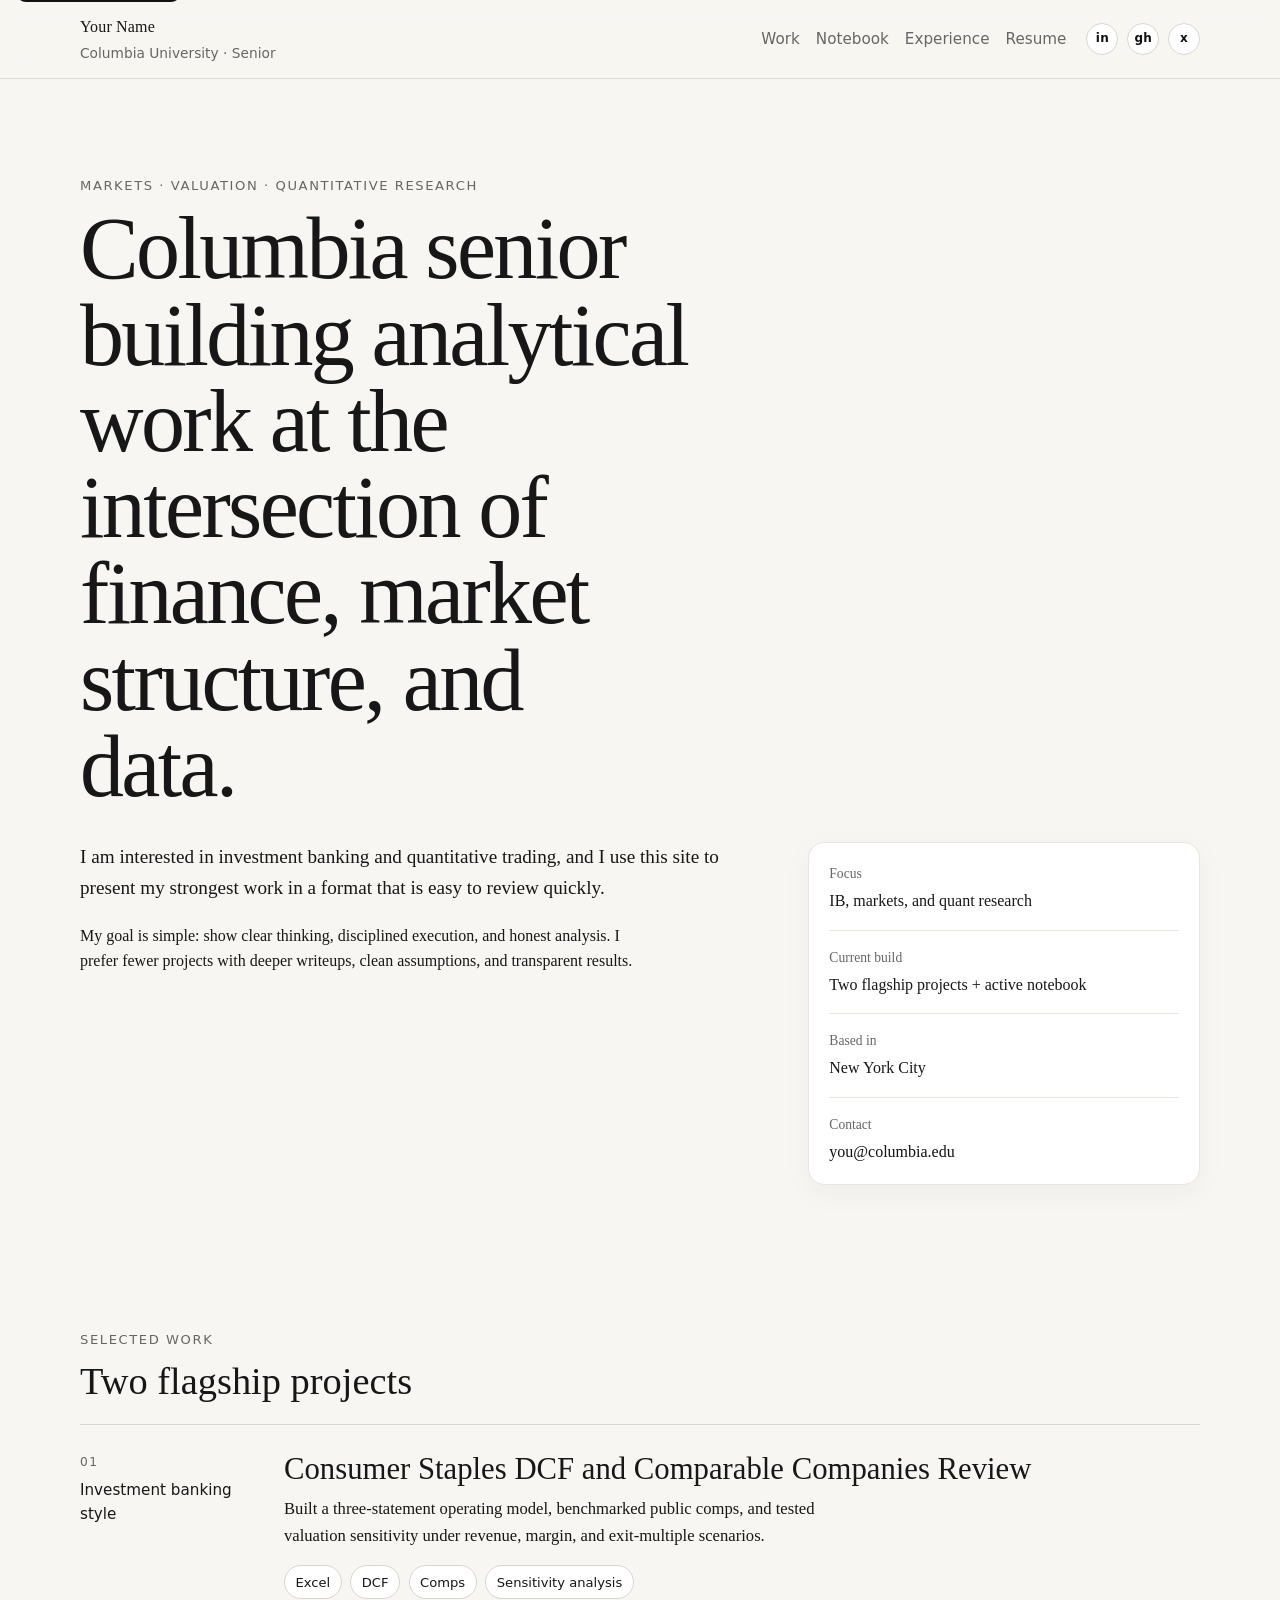
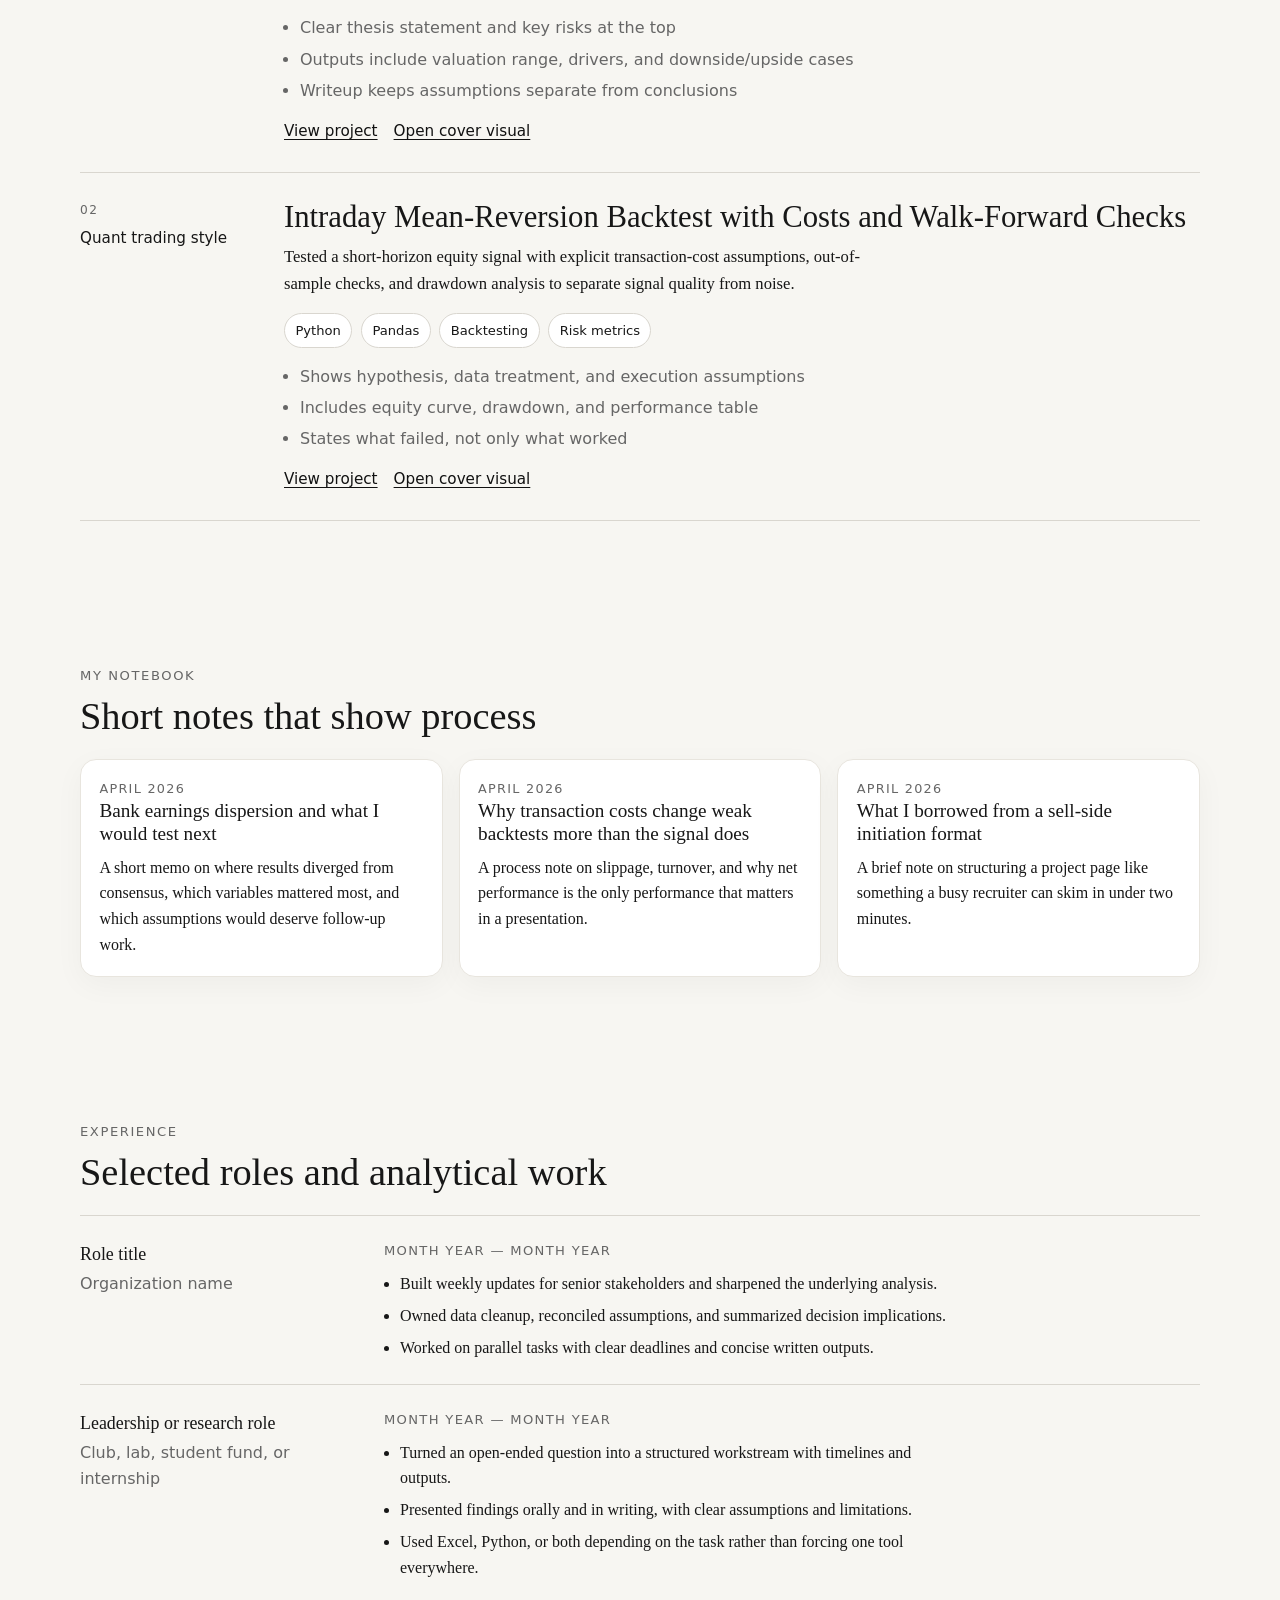
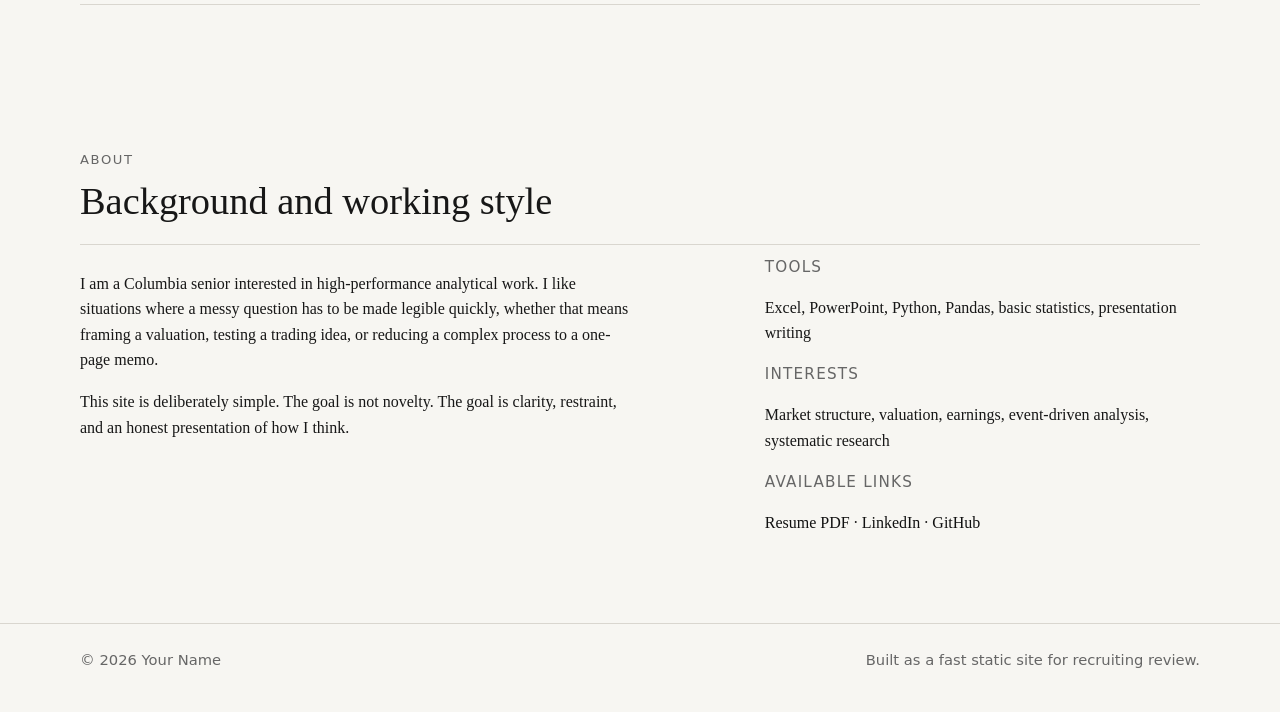
==== index.html @ 475534c7 "Add homepage content" ====
<!DOCTYPE html>
<html lang="en">
<head>
  <meta charset="utf-8" />
  <meta name="viewport" content="width=device-width, initial-scale=1" />
  <title>Your Name — Markets, Valuation, and Quantitative Research</title>
  <meta
    name="description"
    content="Columbia senior building finance and quant projects across valuation, market research, and data-driven trading."
  />
  <meta name="robots" content="index,follow" />
  <link rel="canonical" href="https://www.yourdomain.com/" />
  <meta property="og:title" content="Your Name — Markets, Valuation, and Quantitative Research" />
  <meta
    property="og:description"
    content="Selected work, notebook entries, experience, and resume."
  />
  <meta property="og:type" content="website" />
  <meta property="og:url" content="https://www.yourdomain.com/" />
  <meta property="og:image" content="https://www.yourdomain.com/assets/img/og-cover.jpg" />
  <meta name="twitter:card" content="summary_large_image" />
  <link rel="stylesheet" href="style.css" />
</head>

<body id="top">
  <!-- Accessibility note:
       The skip link helps keyboard and screen-reader users move past the sticky header. -->
  <a class="skip-link" href="#main">Skip to main content</a>

  <header class="site-header">
    <div class="wrap header-inner">
      <!-- Keep this left side compact, Mike-Matas style. -->
      <a class="brand" href="#top" aria-label="Go to top of page">
        <span class="brand-name">Your Name</span>
        <span class="brand-meta">Columbia University · Senior</span>
      </a>

      <button
        class="nav-toggle"
        type="button"
        aria-expanded="false"
        aria-controls="header-panel"
        aria-label="Toggle navigation"
      >
        Menu
      </button>

      <div class="header-panel" id="header-panel">
        <nav class="site-nav" aria-label="Primary">
          <a href="#work">Work</a>
          <a href="#notebook">Notebook</a>
          <a href="#experience">Experience</a>
          <a href="assets/resume/your-name-resume.pdf" target="_blank" rel="noopener noreferrer">
            Resume
          </a>
        </nav>

        <!-- Development-friendly text pills.
             Replace with Font Awesome or official SVG logos before launch if desired. -->
        <div class="socials" aria-label="Social links">
          <a
            class="social-link"
            href="https://www.linkedin.com/in/your-linkedin/"
            target="_blank"
            rel="noopener noreferrer"
            aria-label="LinkedIn profile"
          >
            in
          </a>

          <a
            class="social-link"
            href="https://github.com/your-github"
            target="_blank"
            rel="noopener noreferrer"
            aria-label="GitHub profile"
          >
            gh
          </a>

          <a
            class="social-link"
            href="https://x.com/your-handle"
            target="_blank"
            rel="noopener noreferrer"
            aria-label="X profile"
          >
            x
          </a>

          <!-- Optional:
          <a
            class="social-link"
            href="https://www.instagram.com/your-handle/"
            target="_blank"
            rel="noopener noreferrer"
            aria-label="Instagram profile"
          >
            ig
          </a>
          -->
        </div>
      </div>
    </div>
  </header>

  <main id="main">
    <section class="hero wrap section-space" aria-labelledby="hero-heading">
      <p class="eyebrow">Markets · Valuation · Quantitative Research</p>
      <h1 id="hero-heading">
        Columbia senior building analytical work at the intersection of finance,
        market structure, and data.
      </h1>

      <div class="hero-grid">
        <div class="hero-copy">
          <p class="lead">
            I am interested in investment banking and quantitative trading, and I use this site
            to present my strongest work in a format that is easy to review quickly.
          </p>
          <p>
            My goal is simple: show clear thinking, disciplined execution, and honest analysis.
            I prefer fewer projects with deeper writeups, clean assumptions, and transparent results.
          </p>
        </div>

        <aside class="hero-facts" aria-label="Quick facts">
          <dl>
            <div>
              <dt>Focus</dt>
              <dd>IB, markets, and quant research</dd>
            </div>
            <div>
              <dt>Current build</dt>
              <dd>Two flagship projects + active notebook</dd>
            </div>
            <div>
              <dt>Based in</dt>
              <dd>New York City</dd>
            </div>
            <div>
              <dt>Contact</dt>
              <dd><a href="mailto:you@columbia.edu">you@columbia.edu</a></dd>
            </div>
          </dl>
        </aside>
      </div>
    </section>

    <section class="wrap section-space" id="work" aria-labelledby="work-heading">
      <div class="section-head">
        <p class="section-kicker">Selected work</p>
        <h2 id="work-heading">Two flagship projects</h2>
      </div>

      <article class="project-row">
        <div class="project-meta">
          <p class="project-index">01</p>
          <p class="project-track">Investment banking style</p>
        </div>

        <div class="project-body">
          <h3>Consumer Staples DCF and Comparable Companies Review</h3>
          <p class="project-summary">
            Built a three-statement operating model, benchmarked public comps,
            and tested valuation sensitivity under revenue, margin, and exit-multiple scenarios.
          </p>

          <ul class="tag-list" aria-label="Project tools">
            <li>Excel</li>
            <li>DCF</li>
            <li>Comps</li>
            <li>Sensitivity analysis</li>
          </ul>

          <ul class="evidence-list">
            <li>Clear thesis statement and key risks at the top</li>
            <li>Outputs include valuation range, drivers, and downside/upside cases</li>
            <li>Writeup keeps assumptions separate from conclusions</li>
          </ul>

          <div class="project-links">
            <a href="projects/consumer-dcf/index.html">View project</a>
            <a href="assets/img/project-ib-cover.jpg" target="_blank" rel="noopener noreferrer">
              Open cover visual
            </a>
          </div>
        </div>
      </article>

      <article class="project-row">
        <div class="project-meta">
          <p class="project-index">02</p>
          <p class="project-track">Quant trading style</p>
        </div>

        <div class="project-body">
          <h3>Intraday Mean-Reversion Backtest with Costs and Walk-Forward Checks</h3>
          <p class="project-summary">
            Tested a short-horizon equity signal with explicit transaction-cost assumptions,
            out-of-sample checks, and drawdown analysis to separate signal quality from noise.
          </p>

          <ul class="tag-list" aria-label="Project tools">
            <li>Python</li>
            <li>Pandas</li>
            <li>Backtesting</li>
            <li>Risk metrics</li>
          </ul>

          <ul class="evidence-list">
            <li>Shows hypothesis, data treatment, and execution assumptions</li>
            <li>Includes equity curve, drawdown, and performance table</li>
            <li>States what failed, not only what worked</li>
          </ul>

          <div class="project-links">
            <a href="projects/mean-reversion/index.html">View project</a>
            <a href="assets/img/project-quant-cover.jpg" target="_blank" rel="noopener noreferrer">
              Open cover visual
            </a>
          </div>
        </div>
      </article>
    </section>

    <section class="wrap section-space" id="notebook" aria-labelledby="notebook-heading">
      <div class="section-head">
        <p class="section-kicker">My notebook</p>
        <h2 id="notebook-heading">Short notes that show process</h2>
      </div>

      <div class="note-grid">
        <article class="note-card">
          <p class="note-date">April 2026</p>
          <h3>Bank earnings dispersion and what I would test next</h3>
          <p>
            A short memo on where results diverged from consensus, which variables mattered most,
            and which assumptions would deserve follow-up work.
          </p>
        </article>

        <article class="note-card">
          <p class="note-date">April 2026</p>
          <h3>Why transaction costs change weak backtests more than the signal does</h3>
          <p>
            A process note on slippage, turnover, and why net performance is the only performance
            that matters in a presentation.
          </p>
        </article>

        <article class="note-card">
          <p class="note-date">April 2026</p>
          <h3>What I borrowed from a sell-side initiation format</h3>
          <p>
            A brief note on structuring a project page like something a busy recruiter can skim in under two minutes.
          </p>
        </article>
      </div>
    </section>

    <section class="wrap section-space" id="experience" aria-labelledby="experience-heading">
      <div class="section-head">
        <p class="section-kicker">Experience</p>
        <h2 id="experience-heading">Selected roles and analytical work</h2>
      </div>

      <div class="experience-list">
        <article class="experience-item">
          <div class="experience-left">
            <h3>Role title</h3>
            <p>Organization name</p>
          </div>
          <div class="experience-right">
            <p class="experience-date">Month Year — Month Year</p>
            <ul>
              <li>Built weekly updates for senior stakeholders and sharpened the underlying analysis.</li>
              <li>Owned data cleanup, reconciled assumptions, and summarized decision implications.</li>
              <li>Worked on parallel tasks with clear deadlines and concise written outputs.</li>
            </ul>
          </div>
        </article>

        <article class="experience-item">
          <div class="experience-left">
            <h3>Leadership or research role</h3>
            <p>Club, lab, student fund, or internship</p>
          </div>
          <div class="experience-right">
            <p class="experience-date">Month Year — Month Year</p>
            <ul>
              <li>Turned an open-ended question into a structured workstream with timelines and outputs.</li>
              <li>Presented findings orally and in writing, with clear assumptions and limitations.</li>
              <li>Used Excel, Python, or both depending on the task rather than forcing one tool everywhere.</li>
            </ul>
          </div>
        </article>
      </div>
    </section>

    <section class="wrap section-space" id="about" aria-labelledby="about-heading">
      <div class="section-head">
        <p class="section-kicker">About</p>
        <h2 id="about-heading">Background and working style</h2>
      </div>

      <div class="about-grid">
        <div>
          <p>
            I am a Columbia senior interested in high-performance analytical work. I like situations
            where a messy question has to be made legible quickly, whether that means framing a valuation,
            testing a trading idea, or reducing a complex process to a one-page memo.
          </p>
          <p>
            This site is deliberately simple. The goal is not novelty. The goal is clarity, restraint,
            and an honest presentation of how I think.
          </p>
        </div>

        <div>
          <h3 class="mini-heading">Tools</h3>
          <p>Excel, PowerPoint, Python, Pandas, basic statistics, presentation writing</p>

          <h3 class="mini-heading">Interests</h3>
          <p>Market structure, valuation, earnings, event-driven analysis, systematic research</p>

          <h3 class="mini-heading">Available links</h3>
          <p>
            <a href="assets/resume/your-name-resume.pdf" target="_blank" rel="noopener noreferrer">
              Resume PDF
            </a>
            ·
            <a href="https://www.linkedin.com/in/your-linkedin/" target="_blank" rel="noopener noreferrer">
              LinkedIn
            </a>
            ·
            <a href="https://github.com/your-github" target="_blank" rel="noopener noreferrer">
              GitHub
            </a>
          </p>
        </div>
      </div>
    </section>
  </main>

  <footer class="site-footer">
    <div class="wrap footer-inner">
      <p>© <span id="year"></span> Your Name</p>
      <p>Built as a fast static site for recruiting review.</p>
    </div>
  </footer>

  <script src="script.js"></script>
</body>
</html>
---- style.css ----
/* ------------------------------------------------------------------
   Personal portfolio stylesheet
   Design goal:
   Mike-Matas-inspired restraint with finance-professional discipline.
   Accessibility notes:
   - strong focus states
   - readable line lengths
   - no reliance on color alone for meaning
   ------------------------------------------------------------------ */

   :root {
    --bg: #f7f6f2;
    --panel: #ffffff;
    --text: #171717;
    --muted: #666666;
    --border: #d9d6cf;
    --soft-border: #e8e5de;
    --link: #111111;
    --max: 1120px;
    --radius: 16px;
    --shadow: 0 8px 30px rgba(0, 0, 0, 0.04);
  }
  
  *,
  *::before,
  *::after {
    box-sizing: border-box;
  }
  
  html {
    scroll-behavior: smooth;
  }
  
  body {
    margin: 0;
    background: var(--bg);
    color: var(--text);
    font-family:
      ui-serif,
      Georgia,
      Cambria,
      "Times New Roman",
      Times,
      serif;
    line-height: 1.6;
    text-rendering: optimizeLegibility;
  }
  
  img {
    max-width: 100%;
    display: block;
  }
  
  a {
    color: var(--link);
    text-decoration: none;
  }
  
  a:hover {
    text-decoration: underline;
    text-underline-offset: 0.18em;
  }
  
  a:focus-visible,
  button:focus-visible {
    outline: 2px solid #111111;
    outline-offset: 3px;
  }
  
  .wrap {
    width: min(calc(100% - 2rem), var(--max));
    margin: 0 auto;
  }
  
  .section-space {
    padding: 4.5rem 0;
  }
  
  .skip-link {
    position: absolute;
    left: 1rem;
    top: -3rem;
    background: #111111;
    color: #ffffff;
    padding: 0.75rem 1rem;
    border-radius: 10px;
    z-index: 1000;
  }
  
  .skip-link:focus {
    top: 1rem;
  }
  
  .site-header {
    position: sticky;
    top: 0;
    z-index: 200;
    backdrop-filter: blur(12px);
    background: rgba(247, 246, 242, 0.86);
    border-bottom: 1px solid rgba(217, 214, 207, 0.8);
  }
  
  .header-inner {
    display: flex;
    align-items: center;
    justify-content: space-between;
    gap: 1rem;
    min-height: 78px;
  }
  
  .brand {
    display: inline-flex;
    flex-direction: column;
    gap: 0.1rem;
    color: var(--text);
  }
  
  .brand-name {
    font-size: 1rem;
    letter-spacing: 0.01em;
  }
  
  .brand-meta {
    font-size: 0.86rem;
    color: var(--muted);
    font-family:
      ui-sans-serif,
      system-ui,
      -apple-system,
      BlinkMacSystemFont,
      "Segoe UI",
      sans-serif;
  }
  
  .header-panel {
    display: flex;
    align-items: center;
    gap: 1.25rem;
  }
  
  .site-nav {
    display: flex;
    align-items: center;
    gap: 1rem;
    font-family:
      ui-sans-serif,
      system-ui,
      -apple-system,
      BlinkMacSystemFont,
      "Segoe UI",
      sans-serif;
    font-size: 0.95rem;
  }
  
  .site-nav a {
    color: var(--muted);
  }
  
  .site-nav a.active,
  .site-nav a:hover {
    color: var(--text);
    text-decoration: none;
  }
  
  .socials {
    display: flex;
    align-items: center;
    gap: 0.55rem;
  }
  
  .social-link {
    width: 2rem;
    height: 2rem;
    display: grid;
    place-items: center;
    border: 1px solid var(--border);
    border-radius: 999px;
    background: var(--panel);
    font-family:
      ui-sans-serif,
      system-ui,
      -apple-system,
      BlinkMacSystemFont,
      "Segoe UI",
      sans-serif;
    font-size: 0.75rem;
    font-weight: 600;
    text-transform: lowercase;
    letter-spacing: 0.02em;
    text-decoration: none;
  }
  
  .social-link:hover {
    text-decoration: none;
    transform: translateY(-1px);
  }
  
  .nav-toggle {
    display: none;
    border: 1px solid var(--border);
    background: var(--panel);
    border-radius: 999px;
    padding: 0.55rem 0.9rem;
    font: inherit;
    color: var(--text);
  }
  
  .hero {
    padding-top: 6rem;
  }
  
  .eyebrow,
  .section-kicker,
  .note-date,
  .project-track,
  .project-index,
  .experience-date {
    font-family:
      ui-sans-serif,
      system-ui,
      -apple-system,
      BlinkMacSystemFont,
      "Segoe UI",
      sans-serif;
  }
  
  .eyebrow,
  .section-kicker {
    margin: 0 0 0.65rem;
    color: var(--muted);
    font-size: 0.82rem;
    text-transform: uppercase;
    letter-spacing: 0.12em;
  }
  
  .hero h1 {
    margin: 0;
    max-width: 14ch;
    font-size: clamp(2.55rem, 7vw, 5.5rem);
    line-height: 0.98;
    letter-spacing: -0.03em;
    font-weight: 500;
  }
  
  .hero-grid {
    margin-top: 2rem;
    display: grid;
    grid-template-columns: 1.6fr 0.9fr;
    gap: 2rem;
  }
  
  .lead {
    margin-top: 0;
    font-size: 1.2rem;
  }
  
  .hero-copy p,
  .about-grid p,
  .note-card p,
  .project-summary,
  .experience-right li {
    max-width: 70ch;
  }
  
  .hero-facts {
    background: var(--panel);
    border: 1px solid var(--soft-border);
    border-radius: var(--radius);
    padding: 1.25rem;
    box-shadow: var(--shadow);
  }
  
  .hero-facts dl {
    margin: 0;
  }
  
  .hero-facts div + div {
    margin-top: 1rem;
    padding-top: 1rem;
    border-top: 1px solid var(--soft-border);
  }
  
  .hero-facts dt {
    color: var(--muted);
    font-size: 0.85rem;
    margin-bottom: 0.2rem;
  }
  
  .hero-facts dd {
    margin: 0;
    font-size: 1rem;
  }
  
  .section-head {
    margin-bottom: 1.35rem;
  }
  
  .section-head h2 {
    margin: 0;
    font-size: clamp(1.8rem, 3vw, 2.5rem);
    line-height: 1.08;
    font-weight: 500;
  }
  
  .project-row {
    display: grid;
    grid-template-columns: 180px 1fr;
    gap: 1.5rem;
    padding: 1.75rem 0;
    border-top: 1px solid var(--border);
  }
  
  .project-row:last-child {
    border-bottom: 1px solid var(--border);
  }
  
  .project-index {
    margin: 0 0 0.35rem;
    font-size: 0.76rem;
    letter-spacing: 0.12em;
    color: var(--muted);
    text-transform: uppercase;
  }
  
  .project-track {
    margin: 0;
    font-size: 0.95rem;
  }
  
  .project-body h3 {
    margin: 0 0 0.6rem;
    font-size: clamp(1.4rem, 2.4vw, 2rem);
    line-height: 1.1;
    font-weight: 500;
  }
  
  .project-summary {
    margin: 0 0 1rem;
    font-size: 1.04rem;
  }
  
  .tag-list,
  .evidence-list,
  .project-links {
    font-family:
      ui-sans-serif,
      system-ui,
      -apple-system,
      BlinkMacSystemFont,
      "Segoe UI",
      sans-serif;
  }
  
  .tag-list {
    list-style: none;
    display: flex;
    flex-wrap: wrap;
    gap: 0.55rem;
    margin: 0 0 1rem;
    padding: 0;
  }
  
  .tag-list li {
    padding: 0.35rem 0.65rem;
    border: 1px solid var(--border);
    border-radius: 999px;
    background: var(--panel);
    font-size: 0.82rem;
  }
  
  .evidence-list {
    margin: 0 0 1rem 1rem;
    padding: 0;
    color: var(--muted);
  }
  
  .evidence-list li + li {
    margin-top: 0.35rem;
  }
  
  .project-links {
    display: flex;
    flex-wrap: wrap;
    gap: 1rem;
    font-size: 0.95rem;
  }
  
  .project-links a {
    text-decoration: underline;
    text-underline-offset: 0.17em;
  }
  
  .note-grid {
    display: grid;
    grid-template-columns: repeat(3, minmax(0, 1fr));
    gap: 1rem;
  }
  
  .note-card {
    background: var(--panel);
    border: 1px solid var(--soft-border);
    border-radius: var(--radius);
    padding: 1.15rem;
    box-shadow: var(--shadow);
  }
  
  .note-card h3 {
    margin: 0 0 0.6rem;
    font-size: 1.2rem;
    line-height: 1.2;
    font-weight: 500;
  }
  
  .note-card p {
    margin: 0;
  }
  
  .note-date {
    margin: 0 0 0.45rem;
    color: var(--muted);
    font-size: 0.8rem;
    letter-spacing: 0.1em;
    text-transform: uppercase;
  }
  
  .experience-list {
    border-top: 1px solid var(--border);
  }
  
  .experience-item {
    display: grid;
    grid-template-columns: 280px 1fr;
    gap: 1.5rem;
    padding: 1.5rem 0;
    border-bottom: 1px solid var(--border);
  }
  
  .experience-left h3 {
    margin: 0 0 0.15rem;
    font-size: 1.12rem;
    font-weight: 500;
  }
  
  .experience-left p {
    margin: 0;
    color: var(--muted);
    font-family:
      ui-sans-serif,
      system-ui,
      -apple-system,
      BlinkMacSystemFont,
      "Segoe UI",
      sans-serif;
  }
  
  .experience-date {
    margin: 0 0 0.6rem;
    color: var(--muted);
    font-size: 0.82rem;
    text-transform: uppercase;
    letter-spacing: 0.1em;
  }
  
  .experience-right ul {
    margin: 0;
    padding-left: 1rem;
  }
  
  .experience-right li + li {
    margin-top: 0.4rem;
  }
  
  .about-grid {
    display: grid;
    grid-template-columns: 1.2fr 0.8fr;
    gap: 2rem;
    padding-top: 0.6rem;
    border-top: 1px solid var(--border);
  }
  
  .mini-heading {
    margin: 0 0 0.25rem;
    font-size: 0.95rem;
    color: var(--muted);
    font-weight: 500;
    font-family:
      ui-sans-serif,
      system-ui,
      -apple-system,
      BlinkMacSystemFont,
      "Segoe UI",
      sans-serif;
    text-transform: uppercase;
    letter-spacing: 0.08em;
  }
  
  .site-footer {
    padding: 1.5rem 0 2.5rem;
    border-top: 1px solid var(--border);
  }
  
  .footer-inner {
    display: flex;
    justify-content: space-between;
    gap: 1rem;
    color: var(--muted);
    font-family:
      ui-sans-serif,
      system-ui,
      -apple-system,
      BlinkMacSystemFont,
      "Segoe UI",
      sans-serif;
    font-size: 0.92rem;
  }
  
  .footer-inner p {
    margin: 0;
  }
  
  @media (max-width: 920px) {
    .hero-grid,
    .about-grid,
    .project-row,
    .experience-item,
    .note-grid {
      grid-template-columns: 1fr;
    }
  
    .hero h1 {
      max-width: 12ch;
    }
  }
  
  @media (max-width: 760px) {
    .header-inner {
      min-height: 72px;
    }
  
    .nav-toggle {
      display: inline-flex;
      align-items: center;
      justify-content: center;
    }
  
    .header-panel {
      display: none;
      position: absolute;
      left: 0;
      right: 0;
      top: 72px;
      padding: 1rem;
      background: rgba(247, 246, 242, 0.98);
      border-bottom: 1px solid var(--border);
      flex-direction: column;
      align-items: flex-start;
    }
  
    .header-panel.open {
      display: flex;
    }
  
    .site-nav {
      flex-direction: column;
      align-items: flex-start;
      gap: 0.75rem;
    }
  
    .hero {
      padding-top: 4.2rem;
    }
  
    .section-space {
      padding: 3.2rem 0;
    }
  
    .footer-inner {
      flex-direction: column;
    }
  }
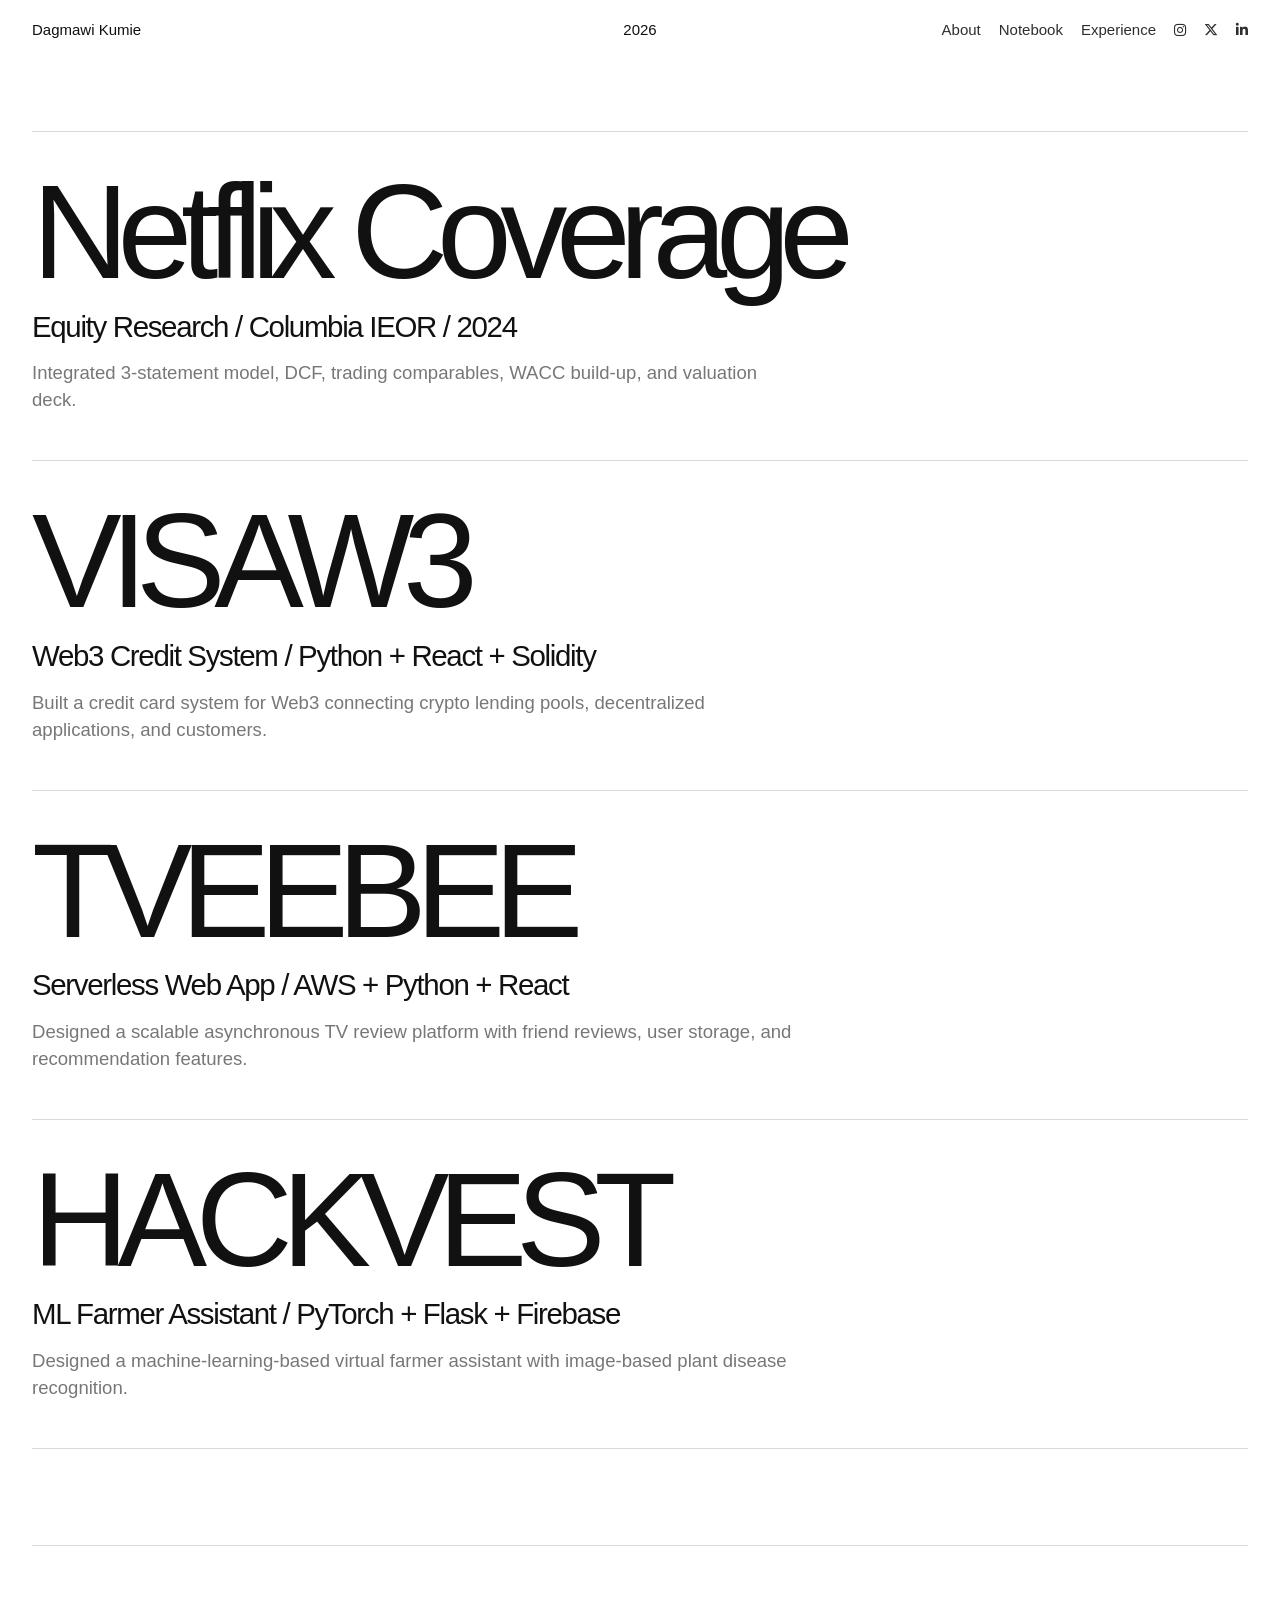
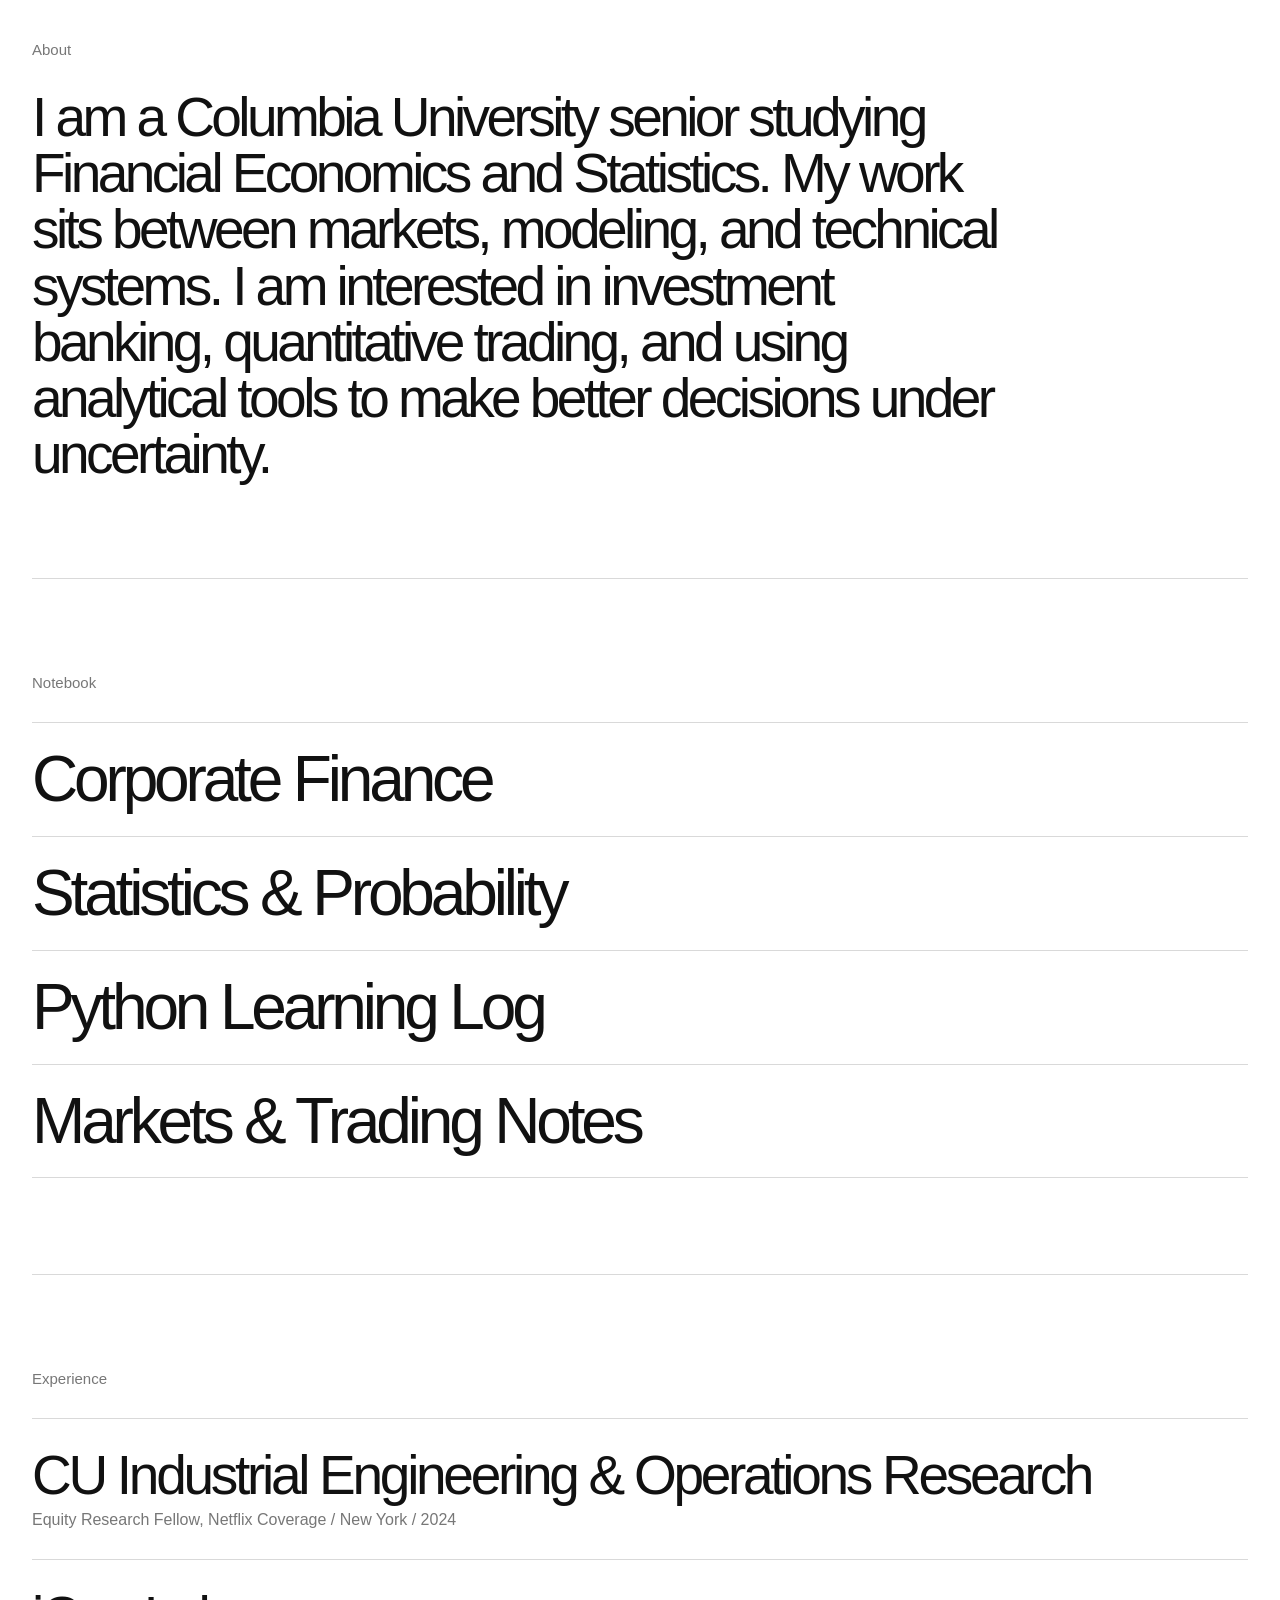
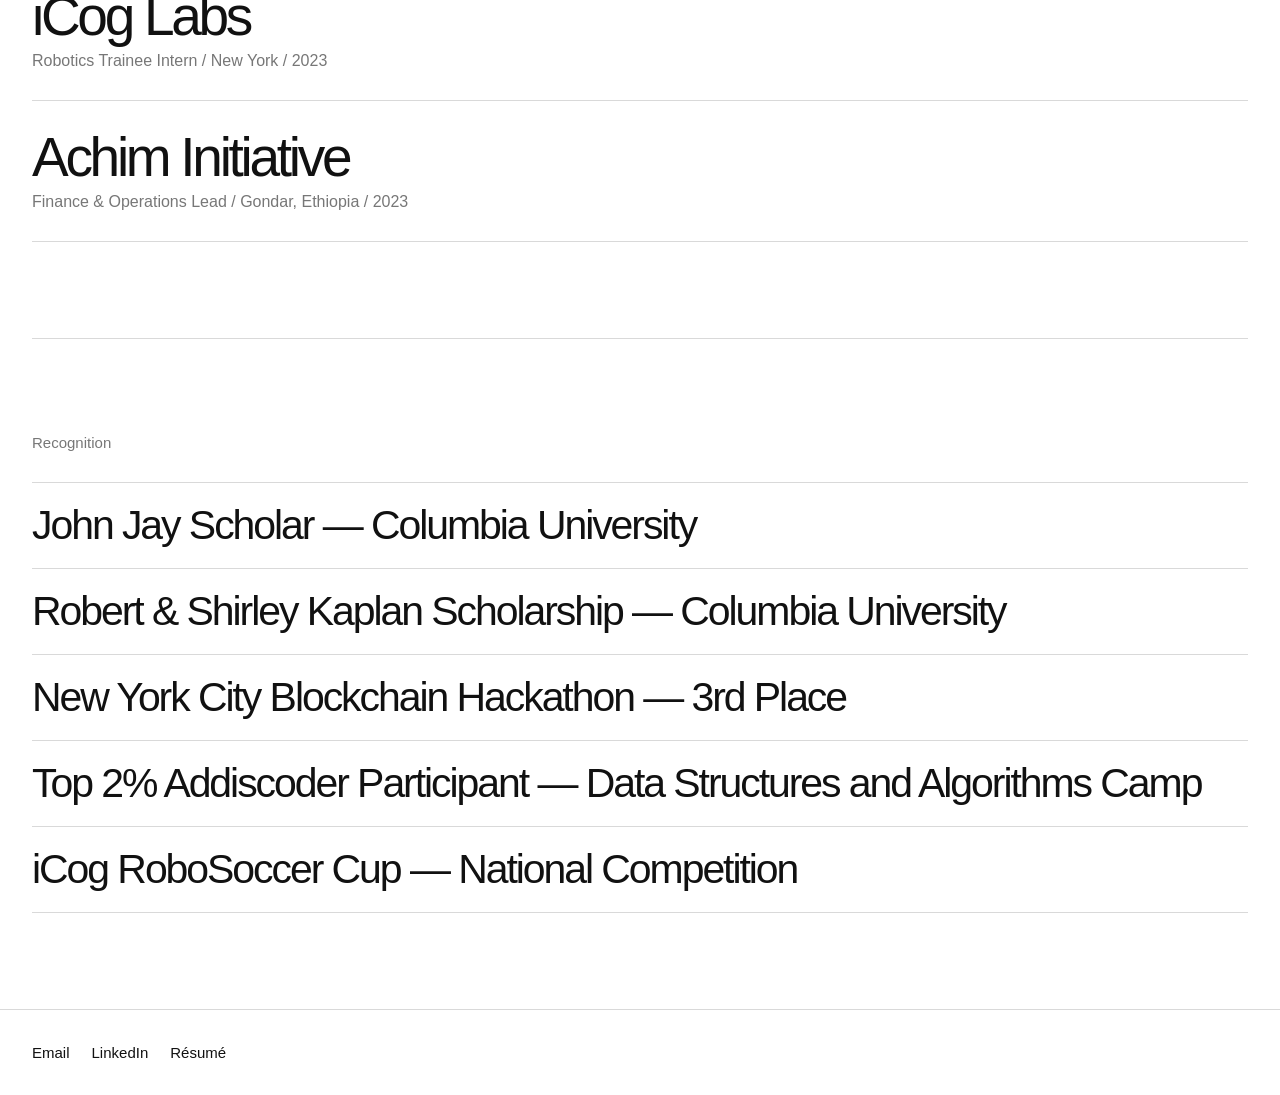
==== commit 5e3b58bb: "Build project-first portfolio from resume" ====
--- a/index.html
+++ b/index.html
@@ -1,355 +1,157 @@
 <!DOCTYPE html>
 <html lang="en">
 <head>
-  <meta charset="utf-8" />
-  <meta name="viewport" content="width=device-width, initial-scale=1" />
-  <title>Your Name — Markets, Valuation, and Quantitative Research</title>
+  <meta charset="UTF-8" />
+  <meta name="viewport" content="width=device-width, initial-scale=1.0" />
+
+  <title>Dagmawi Kumie</title>
   <meta
     name="description"
-    content="Columbia senior building finance and quant projects across valuation, market research, and data-driven trading."
+    content="Dagmawi Kumie is a Columbia University senior studying Financial Economics and Statistics, focused on finance, markets, and technical projects."
   />
-  <meta name="robots" content="index,follow" />
-  <link rel="canonical" href="https://www.yourdomain.com/" />
-  <meta property="og:title" content="Your Name — Markets, Valuation, and Quantitative Research" />
-  <meta
-    property="og:description"
-    content="Selected work, notebook entries, experience, and resume."
+
+  <link rel="stylesheet" href="style.css" />
+
+  <link
+    rel="stylesheet"
+    href="https://cdnjs.cloudflare.com/ajax/libs/font-awesome/6.5.0/css/all.min.css"
   />
-  <meta property="og:type" content="website" />
-  <meta property="og:url" content="https://www.yourdomain.com/" />
-  <meta property="og:image" content="https://www.yourdomain.com/assets/img/og-cover.jpg" />
-  <meta name="twitter:card" content="summary_large_image" />
-  <link rel="stylesheet" href="style.css" />
 </head>
 
-<body id="top">
-  <!-- Accessibility note:
-       The skip link helps keyboard and screen-reader users move past the sticky header. -->
-  <a class="skip-link" href="#main">Skip to main content</a>
+<body>
+  <header class="site-header">
+    <a href="#" class="brand">Dagmawi Kumie</a>
 
-  <header class="site-header">
-    <div class="wrap header-inner">
-      <!-- Keep this left side compact, Mike-Matas style. -->
-      <a class="brand" href="#top" aria-label="Go to top of page">
-        <span class="brand-name">Your Name</span>
-        <span class="brand-meta">Columbia University · Senior</span>
+    <div class="header-year">2026</div>
+
+    <nav class="nav">
+      <a href="#about">About</a>
+      <a href="#notebook">Notebook</a>
+      <a href="#experience">Experience</a>
+
+      <a href="https://instagram.com/yourusername" target="_blank" aria-label="Instagram">
+        <i class="fa-brands fa-instagram"></i>
       </a>
 
-      <button
-        class="nav-toggle"
-        type="button"
-        aria-expanded="false"
-        aria-controls="header-panel"
-        aria-label="Toggle navigation"
-      >
-        Menu
-      </button>
+      <a href="https://x.com/yourusername" target="_blank" aria-label="X">
+        <i class="fa-brands fa-x-twitter"></i>
+      </a>
 
-      <div class="header-panel" id="header-panel">
-        <nav class="site-nav" aria-label="Primary">
-          <a href="#work">Work</a>
-          <a href="#notebook">Notebook</a>
-          <a href="#experience">Experience</a>
-          <a href="assets/resume/your-name-resume.pdf" target="_blank" rel="noopener noreferrer">
-            Resume
-          </a>
-        </nav>
-
-        <!-- Development-friendly text pills.
-             Replace with Font Awesome or official SVG logos before launch if desired. -->
-        <div class="socials" aria-label="Social links">
-          <a
-            class="social-link"
-            href="https://www.linkedin.com/in/your-linkedin/"
-            target="_blank"
-            rel="noopener noreferrer"
-            aria-label="LinkedIn profile"
-          >
-            in
-          </a>
-
-          <a
-            class="social-link"
-            href="https://github.com/your-github"
-            target="_blank"
-            rel="noopener noreferrer"
-            aria-label="GitHub profile"
-          >
-            gh
-          </a>
-
-          <a
-            class="social-link"
-            href="https://x.com/your-handle"
-            target="_blank"
-            rel="noopener noreferrer"
-            aria-label="X profile"
-          >
-            x
-          </a>
-
-          <!-- Optional:
-          <a
-            class="social-link"
-            href="https://www.instagram.com/your-handle/"
-            target="_blank"
-            rel="noopener noreferrer"
-            aria-label="Instagram profile"
-          >
-            ig
-          </a>
-          -->
-        </div>
-      </div>
-    </div>
+      <a href="https://linkedin.com/in/d-kumie" target="_blank" aria-label="LinkedIn">
+        <i class="fa-brands fa-linkedin-in"></i>
+      </a>
+    </nav>
   </header>
 
-  <main id="main">
-    <section class="hero wrap section-space" aria-labelledby="hero-heading">
-      <p class="eyebrow">Markets · Valuation · Quantitative Research</p>
-      <h1 id="hero-heading">
-        Columbia senior building analytical work at the intersection of finance,
-        market structure, and data.
-      </h1>
+  <main class="page">
 
-      <div class="hero-grid">
-        <div class="hero-copy">
-          <p class="lead">
-            I am interested in investment banking and quantitative trading, and I use this site
-            to present my strongest work in a format that is easy to review quickly.
+    <section class="work-index" aria-label="Selected work">
+      <article class="work-item">
+        <a href="#" class="work-link">
+          <h1>Netflix Coverage</h1>
+          <p class="work-meta">Equity Research / Columbia IEOR / 2024</p>
+          <p class="work-detail">
+            Integrated 3-statement model, DCF, trading comparables, WACC build-up,
+            and valuation deck.
           </p>
-          <p>
-            My goal is simple: show clear thinking, disciplined execution, and honest analysis.
-            I prefer fewer projects with deeper writeups, clean assumptions, and transparent results.
+        </a>
+      </article>
+
+      <article class="work-item">
+        <a href="#" class="work-link">
+          <h1>VISAW3</h1>
+          <p class="work-meta">Web3 Credit System / Python + React + Solidity</p>
+          <p class="work-detail">
+            Built a credit card system for Web3 connecting crypto lending pools,
+            decentralized applications, and customers.
           </p>
-        </div>
+        </a>
+      </article>
 
-        <aside class="hero-facts" aria-label="Quick facts">
-          <dl>
-            <div>
-              <dt>Focus</dt>
-              <dd>IB, markets, and quant research</dd>
-            </div>
-            <div>
-              <dt>Current build</dt>
-              <dd>Two flagship projects + active notebook</dd>
-            </div>
-            <div>
-              <dt>Based in</dt>
-              <dd>New York City</dd>
-            </div>
-            <div>
-              <dt>Contact</dt>
-              <dd><a href="mailto:you@columbia.edu">you@columbia.edu</a></dd>
-            </div>
-          </dl>
-        </aside>
+      <article class="work-item">
+        <a href="#" class="work-link">
+          <h1>TVEEBEE</h1>
+          <p class="work-meta">Serverless Web App / AWS + Python + React</p>
+          <p class="work-detail">
+            Designed a scalable asynchronous TV review platform with friend reviews,
+            user storage, and recommendation features.
+          </p>
+        </a>
+      </article>
+
+      <article class="work-item">
+        <a href="#" class="work-link">
+          <h1>HACKVEST</h1>
+          <p class="work-meta">ML Farmer Assistant / PyTorch + Flask + Firebase</p>
+          <p class="work-detail">
+            Designed a machine-learning-based virtual farmer assistant with image-based
+            plant disease recognition.
+          </p>
+        </a>
+      </article>
+    </section>
+
+    <section id="about" class="content-section about-section">
+      <h2>About</h2>
+
+      <p>
+        I am a Columbia University senior studying Financial Economics and Statistics.
+        My work sits between markets, modeling, and technical systems. I am interested
+        in investment banking, quantitative trading, and using analytical tools to make
+        better decisions under uncertainty.
+      </p>
+    </section>
+
+    <section id="notebook" class="content-section notebook-section">
+      <h2>Notebook</h2>
+
+      <div class="notebook-list">
+        <a href="#">Corporate Finance</a>
+        <a href="#">Statistics & Probability</a>
+        <a href="#">Python Learning Log</a>
+        <a href="#">Markets & Trading Notes</a>
       </div>
     </section>
 
-    <section class="wrap section-space" id="work" aria-labelledby="work-heading">
-      <div class="section-head">
-        <p class="section-kicker">Selected work</p>
-        <h2 id="work-heading">Two flagship projects</h2>
-      </div>
+    <section id="experience" class="content-section experience-section">
+      <h2>Experience</h2>
 
-      <article class="project-row">
-        <div class="project-meta">
-          <p class="project-index">01</p>
-          <p class="project-track">Investment banking style</p>
-        </div>
-
-        <div class="project-body">
-          <h3>Consumer Staples DCF and Comparable Companies Review</h3>
-          <p class="project-summary">
-            Built a three-statement operating model, benchmarked public comps,
-            and tested valuation sensitivity under revenue, margin, and exit-multiple scenarios.
-          </p>
-
-          <ul class="tag-list" aria-label="Project tools">
-            <li>Excel</li>
-            <li>DCF</li>
-            <li>Comps</li>
-            <li>Sensitivity analysis</li>
-          </ul>
-
-          <ul class="evidence-list">
-            <li>Clear thesis statement and key risks at the top</li>
-            <li>Outputs include valuation range, drivers, and downside/upside cases</li>
-            <li>Writeup keeps assumptions separate from conclusions</li>
-          </ul>
-
-          <div class="project-links">
-            <a href="projects/consumer-dcf/index.html">View project</a>
-            <a href="assets/img/project-ib-cover.jpg" target="_blank" rel="noopener noreferrer">
-              Open cover visual
-            </a>
-          </div>
-        </div>
+      <article class="experience-item">
+        <h3>CU Industrial Engineering & Operations Research</h3>
+        <p>Equity Research Fellow, Netflix Coverage / New York / 2024</p>
       </article>
 
-      <article class="project-row">
-        <div class="project-meta">
-          <p class="project-index">02</p>
-          <p class="project-track">Quant trading style</p>
-        </div>
+      <article class="experience-item">
+        <h3>iCog Labs</h3>
+        <p>Robotics Trainee Intern / New York / 2023</p>
+      </article>
 
-        <div class="project-body">
-          <h3>Intraday Mean-Reversion Backtest with Costs and Walk-Forward Checks</h3>
-          <p class="project-summary">
-            Tested a short-horizon equity signal with explicit transaction-cost assumptions,
-            out-of-sample checks, and drawdown analysis to separate signal quality from noise.
-          </p>
-
-          <ul class="tag-list" aria-label="Project tools">
-            <li>Python</li>
-            <li>Pandas</li>
-            <li>Backtesting</li>
-            <li>Risk metrics</li>
-          </ul>
-
-          <ul class="evidence-list">
-            <li>Shows hypothesis, data treatment, and execution assumptions</li>
-            <li>Includes equity curve, drawdown, and performance table</li>
-            <li>States what failed, not only what worked</li>
-          </ul>
-
-          <div class="project-links">
-            <a href="projects/mean-reversion/index.html">View project</a>
-            <a href="assets/img/project-quant-cover.jpg" target="_blank" rel="noopener noreferrer">
-              Open cover visual
-            </a>
-          </div>
-        </div>
+      <article class="experience-item">
+        <h3>Achim Initiative</h3>
+        <p>Finance & Operations Lead / Gondar, Ethiopia / 2023</p>
       </article>
     </section>
 
-    <section class="wrap section-space" id="notebook" aria-labelledby="notebook-heading">
-      <div class="section-head">
-        <p class="section-kicker">My notebook</p>
-        <h2 id="notebook-heading">Short notes that show process</h2>
-      </div>
+    <section class="content-section recognition-section">
+      <h2>Recognition</h2>
 
-      <div class="note-grid">
-        <article class="note-card">
-          <p class="note-date">April 2026</p>
-          <h3>Bank earnings dispersion and what I would test next</h3>
-          <p>
-            A short memo on where results diverged from consensus, which variables mattered most,
-            and which assumptions would deserve follow-up work.
-          </p>
-        </article>
-
-        <article class="note-card">
-          <p class="note-date">April 2026</p>
-          <h3>Why transaction costs change weak backtests more than the signal does</h3>
-          <p>
-            A process note on slippage, turnover, and why net performance is the only performance
-            that matters in a presentation.
-          </p>
-        </article>
-
-        <article class="note-card">
-          <p class="note-date">April 2026</p>
-          <h3>What I borrowed from a sell-side initiation format</h3>
-          <p>
-            A brief note on structuring a project page like something a busy recruiter can skim in under two minutes.
-          </p>
-        </article>
+      <div class="recognition-list">
+        <p>John Jay Scholar — Columbia University</p>
+        <p>Robert & Shirley Kaplan Scholarship — Columbia University</p>
+        <p>New York City Blockchain Hackathon — 3rd Place</p>
+        <p>Top 2% Addiscoder Participant — Data Structures and Algorithms Camp</p>
+        <p>iCog RoboSoccer Cup — National Competition</p>
       </div>
     </section>
 
-    <section class="wrap section-space" id="experience" aria-labelledby="experience-heading">
-      <div class="section-head">
-        <p class="section-kicker">Experience</p>
-        <h2 id="experience-heading">Selected roles and analytical work</h2>
-      </div>
-
-      <div class="experience-list">
-        <article class="experience-item">
-          <div class="experience-left">
-            <h3>Role title</h3>
-            <p>Organization name</p>
-          </div>
-          <div class="experience-right">
-            <p class="experience-date">Month Year — Month Year</p>
-            <ul>
-              <li>Built weekly updates for senior stakeholders and sharpened the underlying analysis.</li>
-              <li>Owned data cleanup, reconciled assumptions, and summarized decision implications.</li>
-              <li>Worked on parallel tasks with clear deadlines and concise written outputs.</li>
-            </ul>
-          </div>
-        </article>
-
-        <article class="experience-item">
-          <div class="experience-left">
-            <h3>Leadership or research role</h3>
-            <p>Club, lab, student fund, or internship</p>
-          </div>
-          <div class="experience-right">
-            <p class="experience-date">Month Year — Month Year</p>
-            <ul>
-              <li>Turned an open-ended question into a structured workstream with timelines and outputs.</li>
-              <li>Presented findings orally and in writing, with clear assumptions and limitations.</li>
-              <li>Used Excel, Python, or both depending on the task rather than forcing one tool everywhere.</li>
-            </ul>
-          </div>
-        </article>
-      </div>
-    </section>
-
-    <section class="wrap section-space" id="about" aria-labelledby="about-heading">
-      <div class="section-head">
-        <p class="section-kicker">About</p>
-        <h2 id="about-heading">Background and working style</h2>
-      </div>
-
-      <div class="about-grid">
-        <div>
-          <p>
-            I am a Columbia senior interested in high-performance analytical work. I like situations
-            where a messy question has to be made legible quickly, whether that means framing a valuation,
-            testing a trading idea, or reducing a complex process to a one-page memo.
-          </p>
-          <p>
-            This site is deliberately simple. The goal is not novelty. The goal is clarity, restraint,
-            and an honest presentation of how I think.
-          </p>
-        </div>
-
-        <div>
-          <h3 class="mini-heading">Tools</h3>
-          <p>Excel, PowerPoint, Python, Pandas, basic statistics, presentation writing</p>
-
-          <h3 class="mini-heading">Interests</h3>
-          <p>Market structure, valuation, earnings, event-driven analysis, systematic research</p>
-
-          <h3 class="mini-heading">Available links</h3>
-          <p>
-            <a href="assets/resume/your-name-resume.pdf" target="_blank" rel="noopener noreferrer">
-              Resume PDF
-            </a>
-            ·
-            <a href="https://www.linkedin.com/in/your-linkedin/" target="_blank" rel="noopener noreferrer">
-              LinkedIn
-            </a>
-            ·
-            <a href="https://github.com/your-github" target="_blank" rel="noopener noreferrer">
-              GitHub
-            </a>
-          </p>
-        </div>
-      </div>
-    </section>
   </main>
 
-  <footer class="site-footer">
-    <div class="wrap footer-inner">
-      <p>© <span id="year"></span> Your Name</p>
-      <p>Built as a fast static site for recruiting review.</p>
-    </div>
+  <footer class="footer">
+    <a href="mailto:d.kumie@columbia.edu">Email</a>
+    <a href="https://linkedin.com/in/d-kumie" target="_blank">LinkedIn</a>
+    <a href="resume.pdf" target="_blank">Résumé</a>
   </footer>
 
   <script src="script.js"></script>
 </body>
-</html>
+</html>
--- a/style.css
+++ b/style.css
@@ -1,581 +1,276 @@
-/* ------------------------------------------------------------------
-   Personal portfolio stylesheet
-   Design goal:
-   Mike-Matas-inspired restraint with finance-professional discipline.
-   Accessibility notes:
-   - strong focus states
-   - readable line lengths
-   - no reliance on color alone for meaning
-   ------------------------------------------------------------------ */
-
-   :root {
-    --bg: #f7f6f2;
-    --panel: #ffffff;
-    --text: #171717;
-    --muted: #666666;
-    --border: #d9d6cf;
-    --soft-border: #e8e5de;
-    --link: #111111;
-    --max: 1120px;
-    --radius: 16px;
-    --shadow: 0 8px 30px rgba(0, 0, 0, 0.04);
-  }
-  
-  *,
-  *::before,
-  *::after {
-    box-sizing: border-box;
-  }
-  
-  html {
-    scroll-behavior: smooth;
-  }
-  
-  body {
-    margin: 0;
-    background: var(--bg);
-    color: var(--text);
-    font-family:
-      ui-serif,
-      Georgia,
-      Cambria,
-      "Times New Roman",
-      Times,
-      serif;
-    line-height: 1.6;
-    text-rendering: optimizeLegibility;
-  }
-  
-  img {
-    max-width: 100%;
-    display: block;
-  }
-  
-  a {
-    color: var(--link);
-    text-decoration: none;
-  }
-  
-  a:hover {
-    text-decoration: underline;
-    text-underline-offset: 0.18em;
-  }
-  
-  a:focus-visible,
-  button:focus-visible {
-    outline: 2px solid #111111;
-    outline-offset: 3px;
-  }
-  
-  .wrap {
-    width: min(calc(100% - 2rem), var(--max));
-    margin: 0 auto;
-  }
-  
-  .section-space {
-    padding: 4.5rem 0;
-  }
-  
-  .skip-link {
-    position: absolute;
-    left: 1rem;
-    top: -3rem;
-    background: #111111;
-    color: #ffffff;
-    padding: 0.75rem 1rem;
-    border-radius: 10px;
-    z-index: 1000;
-  }
-  
-  .skip-link:focus {
-    top: 1rem;
-  }
-  
+* {
+  box-sizing: border-box;
+}
+
+html {
+  scroll-behavior: smooth;
+}
+
+body {
+  margin: 0;
+  background: #ffffff;
+  color: #111111;
+  font-family: Arial, Helvetica, sans-serif;
+}
+
+a {
+  color: inherit;
+  text-decoration: none;
+}
+
+/* Header */
+
+.site-header {
+  position: sticky;
+  top: 0;
+  z-index: 20;
+  display: grid;
+  grid-template-columns: 1fr auto 1fr;
+  align-items: center;
+  padding: 22px 32px;
+  background: rgba(255, 255, 255, 0.94);
+  backdrop-filter: blur(14px);
+}
+
+.brand {
+  justify-self: start;
+  font-size: 15px;
+  line-height: 1;
+  font-weight: 400;
+}
+
+.header-year {
+  justify-self: center;
+  font-size: 15px;
+  line-height: 1;
+  font-weight: 400;
+}
+
+.nav {
+  justify-self: end;
+  display: flex;
+  align-items: center;
+  gap: 18px;
+  font-size: 15px;
+  line-height: 1;
+  white-space: nowrap;
+}
+
+.nav a {
+  opacity: 0.88;
+}
+
+.nav a:hover {
+  opacity: 1;
+  text-decoration: underline;
+}
+
+.nav i {
+  font-size: 14px;
+}
+
+/* Page */
+
+.page {
+  padding: 0 32px;
+}
+
+/* Work index */
+
+.work-index {
+  padding-top: 72px;
+  padding-bottom: 96px;
+}
+
+.work-item {
+  border-top: 1px solid #d9d9d9;
+}
+
+.work-item:last-child {
+  border-bottom: 1px solid #d9d9d9;
+}
+
+.work-link {
+  display: block;
+  padding: 42px 0 46px;
+}
+
+.work-link h1 {
+  margin: 0;
+  font-size: clamp(56px, 10.5vw, 158px);
+  line-height: 0.86;
+  letter-spacing: -0.085em;
+  font-weight: 400;
+}
+
+.work-meta {
+  margin: 22px 0 0;
+  font-size: clamp(18px, 2.3vw, 34px);
+  line-height: 1.05;
+  letter-spacing: -0.045em;
+  font-weight: 400;
+}
+
+.work-detail {
+  margin: 18px 0 0;
+  max-width: 760px;
+  color: #777777;
+  font-size: clamp(15px, 1.45vw, 20px);
+  line-height: 1.45;
+}
+
+.work-link:hover h1 {
+  letter-spacing: -0.095em;
+}
+
+.work-link:hover .work-meta {
+  color: #000000;
+}
+
+/* Content sections */
+
+.content-section {
+  padding: 96px 0;
+  border-top: 1px solid #d9d9d9;
+}
+
+.content-section h2 {
+  margin: 0 0 32px;
+  font-size: 15px;
+  line-height: 1;
+  font-weight: 400;
+  color: #777777;
+}
+
+.about-section p {
+  max-width: 980px;
+  margin: 0;
+  font-size: clamp(28px, 4.3vw, 64px);
+  line-height: 1.02;
+  letter-spacing: -0.065em;
+  font-weight: 400;
+}
+
+.notebook-list {
+  display: grid;
+}
+
+.notebook-list a {
+  border-top: 1px solid #d9d9d9;
+  padding: 26px 0;
+  font-size: clamp(30px, 5vw, 72px);
+  line-height: 0.95;
+  letter-spacing: -0.065em;
+  font-weight: 400;
+  transition: padding-left 0.2s ease;
+}
+
+.notebook-list a:last-child {
+  border-bottom: 1px solid #d9d9d9;
+}
+
+.notebook-list a:hover {
+  padding-left: 14px;
+}
+
+.experience-item {
+  border-top: 1px solid #d9d9d9;
+  padding: 30px 0;
+}
+
+.experience-item:last-child {
+  border-bottom: 1px solid #d9d9d9;
+}
+
+.experience-item h3 {
+  margin: 0 0 8px;
+  font-size: clamp(28px, 4.3vw, 60px);
+  line-height: 0.98;
+  letter-spacing: -0.06em;
+  font-weight: 400;
+}
+
+.experience-item p {
+  margin: 0;
+  color: #777777;
+  font-size: 16px;
+}
+
+/* Recognition */
+
+.recognition-list {
+  display: grid;
+}
+
+.recognition-list p {
+  margin: 0;
+  border-top: 1px solid #d9d9d9;
+  padding: 22px 0;
+  font-size: clamp(22px, 3.2vw, 44px);
+  line-height: 1;
+  letter-spacing: -0.05em;
+}
+
+.recognition-list p:last-child {
+  border-bottom: 1px solid #d9d9d9;
+}
+
+/* Footer */
+
+.footer {
+  display: flex;
+  gap: 22px;
+  padding: 34px 32px;
+  border-top: 1px solid #d9d9d9;
+  font-size: 15px;
+}
+
+.footer a:hover {
+  text-decoration: underline;
+}
+
+/* Mobile */
+
+@media (max-width: 820px) {
   .site-header {
-    position: sticky;
-    top: 0;
-    z-index: 200;
-    backdrop-filter: blur(12px);
-    background: rgba(247, 246, 242, 0.86);
-    border-bottom: 1px solid rgba(217, 214, 207, 0.8);
-  }
-  
-  .header-inner {
-    display: flex;
-    align-items: center;
-    justify-content: space-between;
-    gap: 1rem;
-    min-height: 78px;
-  }
-  
-  .brand {
-    display: inline-flex;
-    flex-direction: column;
-    gap: 0.1rem;
-    color: var(--text);
-  }
-  
-  .brand-name {
-    font-size: 1rem;
-    letter-spacing: 0.01em;
-  }
-  
-  .brand-meta {
-    font-size: 0.86rem;
-    color: var(--muted);
-    font-family:
-      ui-sans-serif,
-      system-ui,
-      -apple-system,
-      BlinkMacSystemFont,
-      "Segoe UI",
-      sans-serif;
-  }
-  
-  .header-panel {
-    display: flex;
-    align-items: center;
-    gap: 1.25rem;
-  }
-  
-  .site-nav {
-    display: flex;
-    align-items: center;
-    gap: 1rem;
-    font-family:
-      ui-sans-serif,
-      system-ui,
-      -apple-system,
-      BlinkMacSystemFont,
-      "Segoe UI",
-      sans-serif;
-    font-size: 0.95rem;
-  }
-  
-  .site-nav a {
-    color: var(--muted);
-  }
-  
-  .site-nav a.active,
-  .site-nav a:hover {
-    color: var(--text);
-    text-decoration: none;
-  }
-  
-  .socials {
-    display: flex;
-    align-items: center;
-    gap: 0.55rem;
-  }
-  
-  .social-link {
-    width: 2rem;
-    height: 2rem;
-    display: grid;
-    place-items: center;
-    border: 1px solid var(--border);
-    border-radius: 999px;
-    background: var(--panel);
-    font-family:
-      ui-sans-serif,
-      system-ui,
-      -apple-system,
-      BlinkMacSystemFont,
-      "Segoe UI",
-      sans-serif;
-    font-size: 0.75rem;
-    font-weight: 600;
-    text-transform: lowercase;
-    letter-spacing: 0.02em;
-    text-decoration: none;
-  }
-  
-  .social-link:hover {
-    text-decoration: none;
-    transform: translateY(-1px);
-  }
-  
-  .nav-toggle {
-    display: none;
-    border: 1px solid var(--border);
-    background: var(--panel);
-    border-radius: 999px;
-    padding: 0.55rem 0.9rem;
-    font: inherit;
-    color: var(--text);
-  }
-  
-  .hero {
-    padding-top: 6rem;
-  }
-  
-  .eyebrow,
-  .section-kicker,
-  .note-date,
-  .project-track,
-  .project-index,
-  .experience-date {
-    font-family:
-      ui-sans-serif,
-      system-ui,
-      -apple-system,
-      BlinkMacSystemFont,
-      "Segoe UI",
-      sans-serif;
-  }
-  
-  .eyebrow,
-  .section-kicker {
-    margin: 0 0 0.65rem;
-    color: var(--muted);
-    font-size: 0.82rem;
-    text-transform: uppercase;
-    letter-spacing: 0.12em;
-  }
-  
-  .hero h1 {
-    margin: 0;
-    max-width: 14ch;
-    font-size: clamp(2.55rem, 7vw, 5.5rem);
-    line-height: 0.98;
-    letter-spacing: -0.03em;
-    font-weight: 500;
-  }
-  
-  .hero-grid {
-    margin-top: 2rem;
-    display: grid;
-    grid-template-columns: 1.6fr 0.9fr;
-    gap: 2rem;
-  }
-  
-  .lead {
-    margin-top: 0;
-    font-size: 1.2rem;
-  }
-  
-  .hero-copy p,
-  .about-grid p,
-  .note-card p,
-  .project-summary,
-  .experience-right li {
-    max-width: 70ch;
-  }
-  
-  .hero-facts {
-    background: var(--panel);
-    border: 1px solid var(--soft-border);
-    border-radius: var(--radius);
-    padding: 1.25rem;
-    box-shadow: var(--shadow);
-  }
-  
-  .hero-facts dl {
-    margin: 0;
-  }
-  
-  .hero-facts div + div {
-    margin-top: 1rem;
-    padding-top: 1rem;
-    border-top: 1px solid var(--soft-border);
-  }
-  
-  .hero-facts dt {
-    color: var(--muted);
-    font-size: 0.85rem;
-    margin-bottom: 0.2rem;
-  }
-  
-  .hero-facts dd {
-    margin: 0;
-    font-size: 1rem;
-  }
-  
-  .section-head {
-    margin-bottom: 1.35rem;
-  }
-  
-  .section-head h2 {
-    margin: 0;
-    font-size: clamp(1.8rem, 3vw, 2.5rem);
-    line-height: 1.08;
-    font-weight: 500;
-  }
-  
-  .project-row {
-    display: grid;
-    grid-template-columns: 180px 1fr;
-    gap: 1.5rem;
-    padding: 1.75rem 0;
-    border-top: 1px solid var(--border);
-  }
-  
-  .project-row:last-child {
-    border-bottom: 1px solid var(--border);
-  }
-  
-  .project-index {
-    margin: 0 0 0.35rem;
-    font-size: 0.76rem;
-    letter-spacing: 0.12em;
-    color: var(--muted);
-    text-transform: uppercase;
-  }
-  
-  .project-track {
-    margin: 0;
-    font-size: 0.95rem;
-  }
-  
-  .project-body h3 {
-    margin: 0 0 0.6rem;
-    font-size: clamp(1.4rem, 2.4vw, 2rem);
-    line-height: 1.1;
-    font-weight: 500;
-  }
-  
-  .project-summary {
-    margin: 0 0 1rem;
-    font-size: 1.04rem;
-  }
-  
-  .tag-list,
-  .evidence-list,
-  .project-links {
-    font-family:
-      ui-sans-serif,
-      system-ui,
-      -apple-system,
-      BlinkMacSystemFont,
-      "Segoe UI",
-      sans-serif;
-  }
-  
-  .tag-list {
-    list-style: none;
-    display: flex;
+    grid-template-columns: 1fr;
+    row-gap: 18px;
+    align-items: start;
+  }
+
+  .brand,
+  .header-year,
+  .nav {
+    justify-self: start;
+  }
+
+  .nav {
     flex-wrap: wrap;
-    gap: 0.55rem;
-    margin: 0 0 1rem;
-    padding: 0;
-  }
-  
-  .tag-list li {
-    padding: 0.35rem 0.65rem;
-    border: 1px solid var(--border);
-    border-radius: 999px;
-    background: var(--panel);
-    font-size: 0.82rem;
-  }
-  
-  .evidence-list {
-    margin: 0 0 1rem 1rem;
-    padding: 0;
-    color: var(--muted);
-  }
-  
-  .evidence-list li + li {
-    margin-top: 0.35rem;
-  }
-  
-  .project-links {
-    display: flex;
+    gap: 14px;
+  }
+
+  .page {
+    padding: 0 22px;
+  }
+
+  .work-index {
+    padding-top: 48px;
+  }
+
+  .work-link {
+    padding: 34px 0;
+  }
+
+  .work-link h1 {
+    letter-spacing: -0.07em;
+  }
+
+  .about-section p {
+    letter-spacing: -0.05em;
+  }
+
+  .footer {
+    padding: 30px 22px;
     flex-wrap: wrap;
-    gap: 1rem;
-    font-size: 0.95rem;
-  }
-  
-  .project-links a {
-    text-decoration: underline;
-    text-underline-offset: 0.17em;
-  }
-  
-  .note-grid {
-    display: grid;
-    grid-template-columns: repeat(3, minmax(0, 1fr));
-    gap: 1rem;
-  }
-  
-  .note-card {
-    background: var(--panel);
-    border: 1px solid var(--soft-border);
-    border-radius: var(--radius);
-    padding: 1.15rem;
-    box-shadow: var(--shadow);
-  }
-  
-  .note-card h3 {
-    margin: 0 0 0.6rem;
-    font-size: 1.2rem;
-    line-height: 1.2;
-    font-weight: 500;
-  }
-  
-  .note-card p {
-    margin: 0;
-  }
-  
-  .note-date {
-    margin: 0 0 0.45rem;
-    color: var(--muted);
-    font-size: 0.8rem;
-    letter-spacing: 0.1em;
-    text-transform: uppercase;
-  }
-  
-  .experience-list {
-    border-top: 1px solid var(--border);
-  }
-  
-  .experience-item {
-    display: grid;
-    grid-template-columns: 280px 1fr;
-    gap: 1.5rem;
-    padding: 1.5rem 0;
-    border-bottom: 1px solid var(--border);
-  }
-  
-  .experience-left h3 {
-    margin: 0 0 0.15rem;
-    font-size: 1.12rem;
-    font-weight: 500;
-  }
-  
-  .experience-left p {
-    margin: 0;
-    color: var(--muted);
-    font-family:
-      ui-sans-serif,
-      system-ui,
-      -apple-system,
-      BlinkMacSystemFont,
-      "Segoe UI",
-      sans-serif;
-  }
-  
-  .experience-date {
-    margin: 0 0 0.6rem;
-    color: var(--muted);
-    font-size: 0.82rem;
-    text-transform: uppercase;
-    letter-spacing: 0.1em;
-  }
-  
-  .experience-right ul {
-    margin: 0;
-    padding-left: 1rem;
-  }
-  
-  .experience-right li + li {
-    margin-top: 0.4rem;
-  }
-  
-  .about-grid {
-    display: grid;
-    grid-template-columns: 1.2fr 0.8fr;
-    gap: 2rem;
-    padding-top: 0.6rem;
-    border-top: 1px solid var(--border);
-  }
-  
-  .mini-heading {
-    margin: 0 0 0.25rem;
-    font-size: 0.95rem;
-    color: var(--muted);
-    font-weight: 500;
-    font-family:
-      ui-sans-serif,
-      system-ui,
-      -apple-system,
-      BlinkMacSystemFont,
-      "Segoe UI",
-      sans-serif;
-    text-transform: uppercase;
-    letter-spacing: 0.08em;
-  }
-  
-  .site-footer {
-    padding: 1.5rem 0 2.5rem;
-    border-top: 1px solid var(--border);
-  }
-  
-  .footer-inner {
-    display: flex;
-    justify-content: space-between;
-    gap: 1rem;
-    color: var(--muted);
-    font-family:
-      ui-sans-serif,
-      system-ui,
-      -apple-system,
-      BlinkMacSystemFont,
-      "Segoe UI",
-      sans-serif;
-    font-size: 0.92rem;
-  }
-  
-  .footer-inner p {
-    margin: 0;
-  }
-  
-  @media (max-width: 920px) {
-    .hero-grid,
-    .about-grid,
-    .project-row,
-    .experience-item,
-    .note-grid {
-      grid-template-columns: 1fr;
-    }
-  
-    .hero h1 {
-      max-width: 12ch;
-    }
-  }
-  
-  @media (max-width: 760px) {
-    .header-inner {
-      min-height: 72px;
-    }
-  
-    .nav-toggle {
-      display: inline-flex;
-      align-items: center;
-      justify-content: center;
-    }
-  
-    .header-panel {
-      display: none;
-      position: absolute;
-      left: 0;
-      right: 0;
-      top: 72px;
-      padding: 1rem;
-      background: rgba(247, 246, 242, 0.98);
-      border-bottom: 1px solid var(--border);
-      flex-direction: column;
-      align-items: flex-start;
-    }
-  
-    .header-panel.open {
-      display: flex;
-    }
-  
-    .site-nav {
-      flex-direction: column;
-      align-items: flex-start;
-      gap: 0.75rem;
-    }
-  
-    .hero {
-      padding-top: 4.2rem;
-    }
-  
-    .section-space {
-      padding: 3.2rem 0;
-    }
-  
-    .footer-inner {
-      flex-direction: column;
-    }
-  }
-  +  }
+}
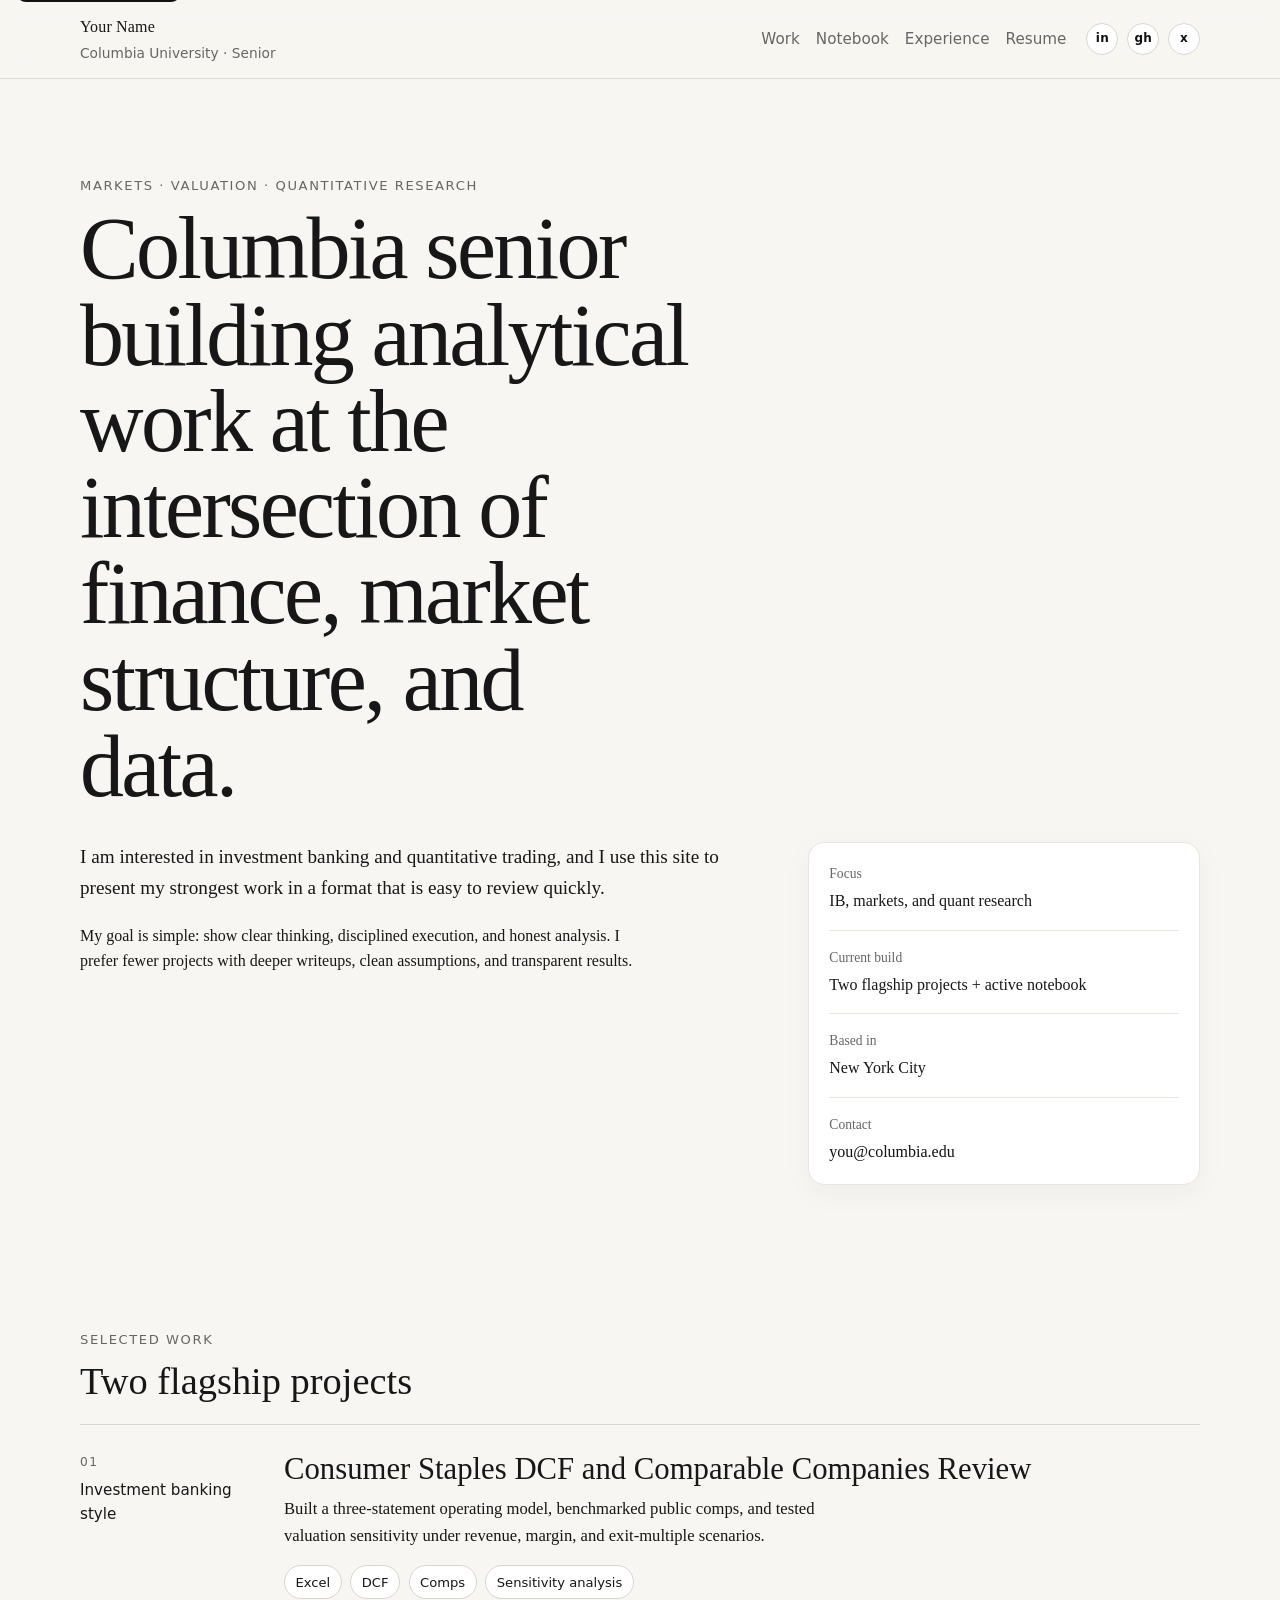
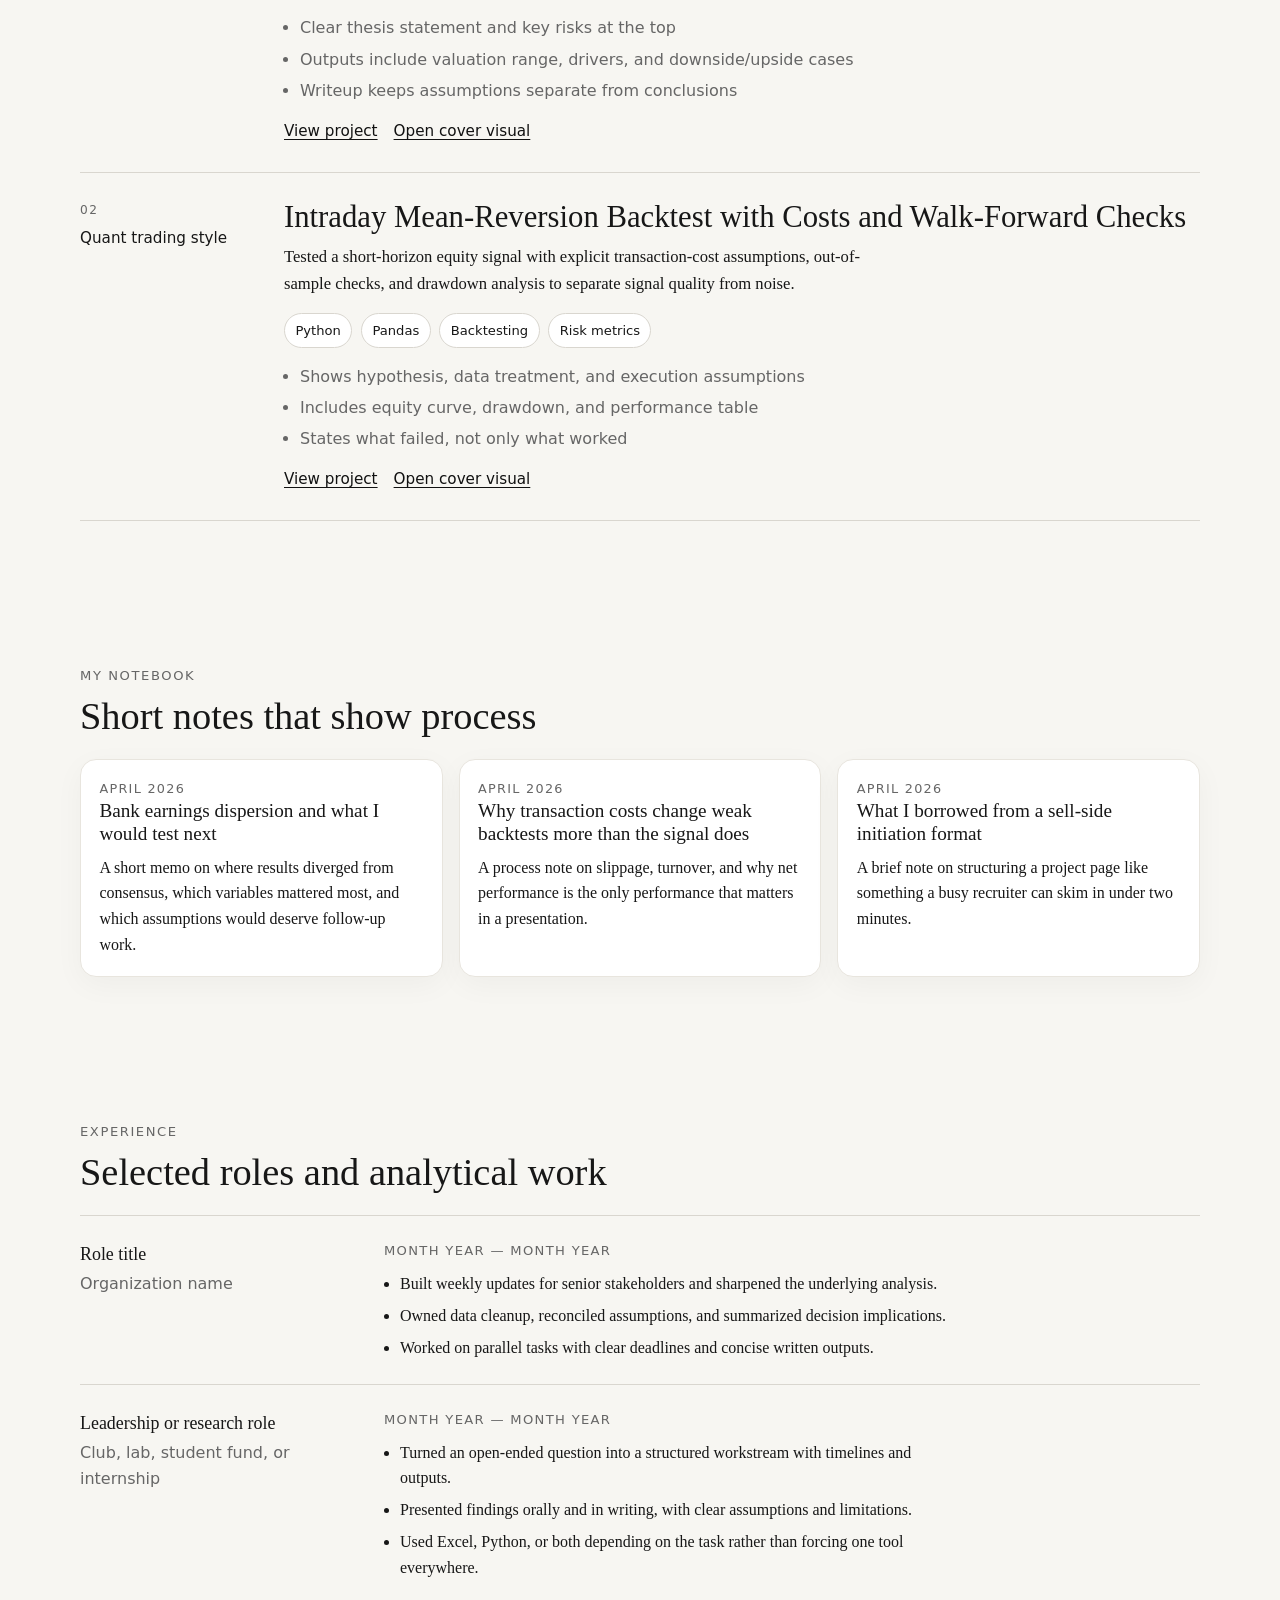
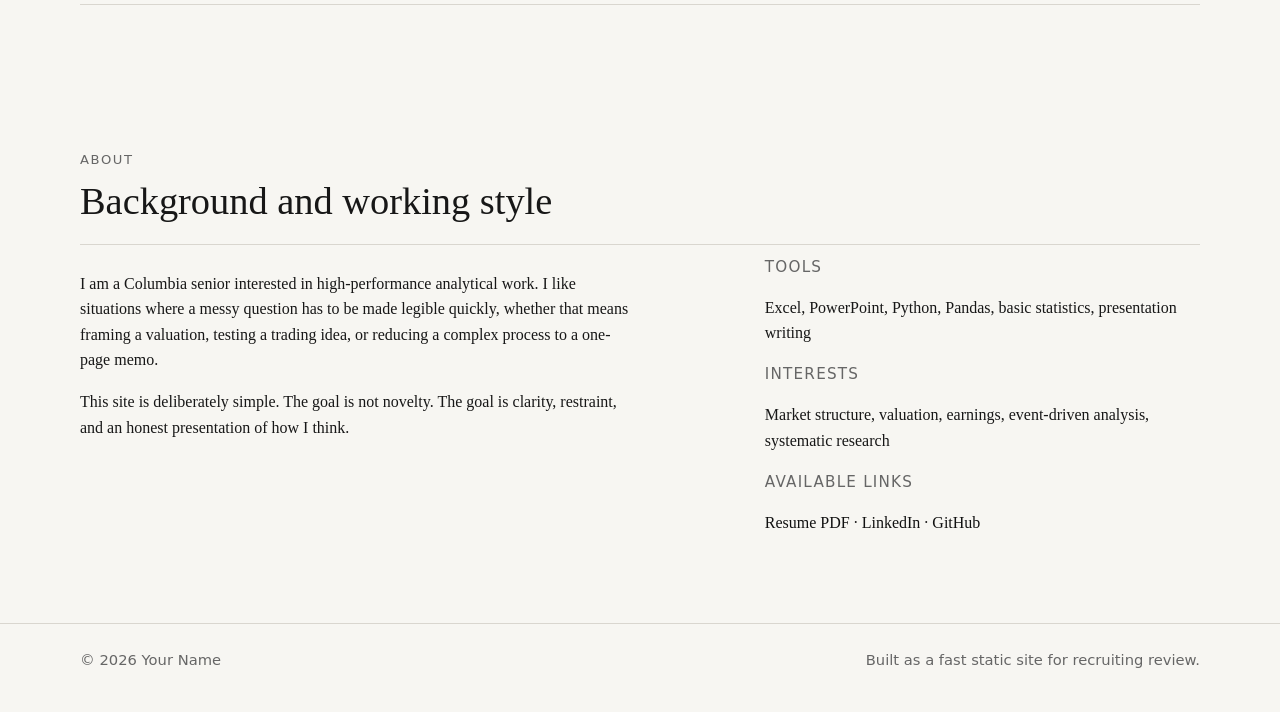
==== commit 87b5bd77: "Update portfolio landing page" ====
--- a/index.html
+++ b/index.html
@@ -1,157 +1,355 @@
 <!DOCTYPE html>
 <html lang="en">
 <head>
-  <meta charset="UTF-8" />
-  <meta name="viewport" content="width=device-width, initial-scale=1.0" />
-
-  <title>Dagmawi Kumie</title>
+  <meta charset="utf-8" />
+  <meta name="viewport" content="width=device-width, initial-scale=1" />
+  <title>Your Name — Markets, Valuation, and Quantitative Research</title>
   <meta
     name="description"
-    content="Dagmawi Kumie is a Columbia University senior studying Financial Economics and Statistics, focused on finance, markets, and technical projects."
+    content="Columbia senior building finance and quant projects across valuation, market research, and data-driven trading."
   />
-
+  <meta name="robots" content="index,follow" />
+  <link rel="canonical" href="https://www.yourdomain.com/" />
+  <meta property="og:title" content="Your Name — Markets, Valuation, and Quantitative Research" />
+  <meta
+    property="og:description"
+    content="Selected work, notebook entries, experience, and resume."
+  />
+  <meta property="og:type" content="website" />
+  <meta property="og:url" content="https://www.yourdomain.com/" />
+  <meta property="og:image" content="https://www.yourdomain.com/assets/img/og-cover.jpg" />
+  <meta name="twitter:card" content="summary_large_image" />
   <link rel="stylesheet" href="style.css" />
-
-  <link
-    rel="stylesheet"
-    href="https://cdnjs.cloudflare.com/ajax/libs/font-awesome/6.5.0/css/all.min.css"
-  />
 </head>
 
-<body>
+<body id="top">
+  <!-- Accessibility note:
+       The skip link helps keyboard and screen-reader users move past the sticky header. -->
+  <a class="skip-link" href="#main">Skip to main content</a>
+
   <header class="site-header">
-    <a href="#" class="brand">Dagmawi Kumie</a>
-
-    <div class="header-year">2026</div>
-
-    <nav class="nav">
-      <a href="#about">About</a>
-      <a href="#notebook">Notebook</a>
-      <a href="#experience">Experience</a>
-
-      <a href="https://instagram.com/yourusername" target="_blank" aria-label="Instagram">
-        <i class="fa-brands fa-instagram"></i>
+    <div class="wrap header-inner">
+      <!-- Keep this left side compact, Mike-Matas style. -->
+      <a class="brand" href="#top" aria-label="Go to top of page">
+        <span class="brand-name">Your Name</span>
+        <span class="brand-meta">Columbia University · Senior</span>
       </a>
 
-      <a href="https://x.com/yourusername" target="_blank" aria-label="X">
-        <i class="fa-brands fa-x-twitter"></i>
-      </a>
-
-      <a href="https://linkedin.com/in/d-kumie" target="_blank" aria-label="LinkedIn">
-        <i class="fa-brands fa-linkedin-in"></i>
-      </a>
-    </nav>
+      <button
+        class="nav-toggle"
+        type="button"
+        aria-expanded="false"
+        aria-controls="header-panel"
+        aria-label="Toggle navigation"
+      >
+        Menu
+      </button>
+
+      <div class="header-panel" id="header-panel">
+        <nav class="site-nav" aria-label="Primary">
+          <a href="#work">Work</a>
+          <a href="#notebook">Notebook</a>
+          <a href="#experience">Experience</a>
+          <a href="assets/resume/your-name-resume.pdf" target="_blank" rel="noopener noreferrer">
+            Resume
+          </a>
+        </nav>
+
+        <!-- Development-friendly text pills.
+             Replace with Font Awesome or official SVG logos before launch if desired. -->
+        <div class="socials" aria-label="Social links">
+          <a
+            class="social-link"
+            href="https://www.linkedin.com/in/your-linkedin/"
+            target="_blank"
+            rel="noopener noreferrer"
+            aria-label="LinkedIn profile"
+          >
+            in
+          </a>
+
+          <a
+            class="social-link"
+            href="https://github.com/your-github"
+            target="_blank"
+            rel="noopener noreferrer"
+            aria-label="GitHub profile"
+          >
+            gh
+          </a>
+
+          <a
+            class="social-link"
+            href="https://x.com/your-handle"
+            target="_blank"
+            rel="noopener noreferrer"
+            aria-label="X profile"
+          >
+            x
+          </a>
+
+          <!-- Optional:
+          <a
+            class="social-link"
+            href="https://www.instagram.com/your-handle/"
+            target="_blank"
+            rel="noopener noreferrer"
+            aria-label="Instagram profile"
+          >
+            ig
+          </a>
+          -->
+        </div>
+      </div>
+    </div>
   </header>
 
-  <main class="page">
-
-    <section class="work-index" aria-label="Selected work">
-      <article class="work-item">
-        <a href="#" class="work-link">
-          <h1>Netflix Coverage</h1>
-          <p class="work-meta">Equity Research / Columbia IEOR / 2024</p>
-          <p class="work-detail">
-            Integrated 3-statement model, DCF, trading comparables, WACC build-up,
-            and valuation deck.
-          </p>
-        </a>
+  <main id="main">
+    <section class="hero wrap section-space" aria-labelledby="hero-heading">
+      <p class="eyebrow">Markets · Valuation · Quantitative Research</p>
+      <h1 id="hero-heading">
+        Columbia senior building analytical work at the intersection of finance,
+        market structure, and data.
+      </h1>
+
+      <div class="hero-grid">
+        <div class="hero-copy">
+          <p class="lead">
+            I am interested in investment banking and quantitative trading, and I use this site
+            to present my strongest work in a format that is easy to review quickly.
+          </p>
+          <p>
+            My goal is simple: show clear thinking, disciplined execution, and honest analysis.
+            I prefer fewer projects with deeper writeups, clean assumptions, and transparent results.
+          </p>
+        </div>
+
+        <aside class="hero-facts" aria-label="Quick facts">
+          <dl>
+            <div>
+              <dt>Focus</dt>
+              <dd>IB, markets, and quant research</dd>
+            </div>
+            <div>
+              <dt>Current build</dt>
+              <dd>Two flagship projects + active notebook</dd>
+            </div>
+            <div>
+              <dt>Based in</dt>
+              <dd>New York City</dd>
+            </div>
+            <div>
+              <dt>Contact</dt>
+              <dd><a href="mailto:you@columbia.edu">you@columbia.edu</a></dd>
+            </div>
+          </dl>
+        </aside>
+      </div>
+    </section>
+
+    <section class="wrap section-space" id="work" aria-labelledby="work-heading">
+      <div class="section-head">
+        <p class="section-kicker">Selected work</p>
+        <h2 id="work-heading">Two flagship projects</h2>
+      </div>
+
+      <article class="project-row">
+        <div class="project-meta">
+          <p class="project-index">01</p>
+          <p class="project-track">Investment banking style</p>
+        </div>
+
+        <div class="project-body">
+          <h3>Consumer Staples DCF and Comparable Companies Review</h3>
+          <p class="project-summary">
+            Built a three-statement operating model, benchmarked public comps,
+            and tested valuation sensitivity under revenue, margin, and exit-multiple scenarios.
+          </p>
+
+          <ul class="tag-list" aria-label="Project tools">
+            <li>Excel</li>
+            <li>DCF</li>
+            <li>Comps</li>
+            <li>Sensitivity analysis</li>
+          </ul>
+
+          <ul class="evidence-list">
+            <li>Clear thesis statement and key risks at the top</li>
+            <li>Outputs include valuation range, drivers, and downside/upside cases</li>
+            <li>Writeup keeps assumptions separate from conclusions</li>
+          </ul>
+
+          <div class="project-links">
+            <a href="projects/consumer-dcf/index.html">View project</a>
+            <a href="assets/img/project-ib-cover.jpg" target="_blank" rel="noopener noreferrer">
+              Open cover visual
+            </a>
+          </div>
+        </div>
       </article>
 
-      <article class="work-item">
-        <a href="#" class="work-link">
-          <h1>VISAW3</h1>
-          <p class="work-meta">Web3 Credit System / Python + React + Solidity</p>
-          <p class="work-detail">
-            Built a credit card system for Web3 connecting crypto lending pools,
-            decentralized applications, and customers.
-          </p>
-        </a>
+      <article class="project-row">
+        <div class="project-meta">
+          <p class="project-index">02</p>
+          <p class="project-track">Quant trading style</p>
+        </div>
+
+        <div class="project-body">
+          <h3>Intraday Mean-Reversion Backtest with Costs and Walk-Forward Checks</h3>
+          <p class="project-summary">
+            Tested a short-horizon equity signal with explicit transaction-cost assumptions,
+            out-of-sample checks, and drawdown analysis to separate signal quality from noise.
+          </p>
+
+          <ul class="tag-list" aria-label="Project tools">
+            <li>Python</li>
+            <li>Pandas</li>
+            <li>Backtesting</li>
+            <li>Risk metrics</li>
+          </ul>
+
+          <ul class="evidence-list">
+            <li>Shows hypothesis, data treatment, and execution assumptions</li>
+            <li>Includes equity curve, drawdown, and performance table</li>
+            <li>States what failed, not only what worked</li>
+          </ul>
+
+          <div class="project-links">
+            <a href="projects/mean-reversion/index.html">View project</a>
+            <a href="assets/img/project-quant-cover.jpg" target="_blank" rel="noopener noreferrer">
+              Open cover visual
+            </a>
+          </div>
+        </div>
       </article>
-
-      <article class="work-item">
-        <a href="#" class="work-link">
-          <h1>TVEEBEE</h1>
-          <p class="work-meta">Serverless Web App / AWS + Python + React</p>
-          <p class="work-detail">
-            Designed a scalable asynchronous TV review platform with friend reviews,
-            user storage, and recommendation features.
-          </p>
-        </a>
-      </article>
-
-      <article class="work-item">
-        <a href="#" class="work-link">
-          <h1>HACKVEST</h1>
-          <p class="work-meta">ML Farmer Assistant / PyTorch + Flask + Firebase</p>
-          <p class="work-detail">
-            Designed a machine-learning-based virtual farmer assistant with image-based
-            plant disease recognition.
-          </p>
-        </a>
-      </article>
-    </section>
-
-    <section id="about" class="content-section about-section">
-      <h2>About</h2>
-
-      <p>
-        I am a Columbia University senior studying Financial Economics and Statistics.
-        My work sits between markets, modeling, and technical systems. I am interested
-        in investment banking, quantitative trading, and using analytical tools to make
-        better decisions under uncertainty.
-      </p>
-    </section>
-
-    <section id="notebook" class="content-section notebook-section">
-      <h2>Notebook</h2>
-
-      <div class="notebook-list">
-        <a href="#">Corporate Finance</a>
-        <a href="#">Statistics & Probability</a>
-        <a href="#">Python Learning Log</a>
-        <a href="#">Markets & Trading Notes</a>
-      </div>
-    </section>
-
-    <section id="experience" class="content-section experience-section">
-      <h2>Experience</h2>
-
-      <article class="experience-item">
-        <h3>CU Industrial Engineering & Operations Research</h3>
-        <p>Equity Research Fellow, Netflix Coverage / New York / 2024</p>
-      </article>
-
-      <article class="experience-item">
-        <h3>iCog Labs</h3>
-        <p>Robotics Trainee Intern / New York / 2023</p>
-      </article>
-
-      <article class="experience-item">
-        <h3>Achim Initiative</h3>
-        <p>Finance & Operations Lead / Gondar, Ethiopia / 2023</p>
-      </article>
-    </section>
-
-    <section class="content-section recognition-section">
-      <h2>Recognition</h2>
-
-      <div class="recognition-list">
-        <p>John Jay Scholar — Columbia University</p>
-        <p>Robert & Shirley Kaplan Scholarship — Columbia University</p>
-        <p>New York City Blockchain Hackathon — 3rd Place</p>
-        <p>Top 2% Addiscoder Participant — Data Structures and Algorithms Camp</p>
-        <p>iCog RoboSoccer Cup — National Competition</p>
-      </div>
-    </section>
-
+    </section>
+
+    <section class="wrap section-space" id="notebook" aria-labelledby="notebook-heading">
+      <div class="section-head">
+        <p class="section-kicker">My notebook</p>
+        <h2 id="notebook-heading">Short notes that show process</h2>
+      </div>
+
+      <div class="note-grid">
+        <article class="note-card">
+          <p class="note-date">April 2026</p>
+          <h3>Bank earnings dispersion and what I would test next</h3>
+          <p>
+            A short memo on where results diverged from consensus, which variables mattered most,
+            and which assumptions would deserve follow-up work.
+          </p>
+        </article>
+
+        <article class="note-card">
+          <p class="note-date">April 2026</p>
+          <h3>Why transaction costs change weak backtests more than the signal does</h3>
+          <p>
+            A process note on slippage, turnover, and why net performance is the only performance
+            that matters in a presentation.
+          </p>
+        </article>
+
+        <article class="note-card">
+          <p class="note-date">April 2026</p>
+          <h3>What I borrowed from a sell-side initiation format</h3>
+          <p>
+            A brief note on structuring a project page like something a busy recruiter can skim in under two minutes.
+          </p>
+        </article>
+      </div>
+    </section>
+
+    <section class="wrap section-space" id="experience" aria-labelledby="experience-heading">
+      <div class="section-head">
+        <p class="section-kicker">Experience</p>
+        <h2 id="experience-heading">Selected roles and analytical work</h2>
+      </div>
+
+      <div class="experience-list">
+        <article class="experience-item">
+          <div class="experience-left">
+            <h3>Role title</h3>
+            <p>Organization name</p>
+          </div>
+          <div class="experience-right">
+            <p class="experience-date">Month Year — Month Year</p>
+            <ul>
+              <li>Built weekly updates for senior stakeholders and sharpened the underlying analysis.</li>
+              <li>Owned data cleanup, reconciled assumptions, and summarized decision implications.</li>
+              <li>Worked on parallel tasks with clear deadlines and concise written outputs.</li>
+            </ul>
+          </div>
+        </article>
+
+        <article class="experience-item">
+          <div class="experience-left">
+            <h3>Leadership or research role</h3>
+            <p>Club, lab, student fund, or internship</p>
+          </div>
+          <div class="experience-right">
+            <p class="experience-date">Month Year — Month Year</p>
+            <ul>
+              <li>Turned an open-ended question into a structured workstream with timelines and outputs.</li>
+              <li>Presented findings orally and in writing, with clear assumptions and limitations.</li>
+              <li>Used Excel, Python, or both depending on the task rather than forcing one tool everywhere.</li>
+            </ul>
+          </div>
+        </article>
+      </div>
+    </section>
+
+    <section class="wrap section-space" id="about" aria-labelledby="about-heading">
+      <div class="section-head">
+        <p class="section-kicker">About</p>
+        <h2 id="about-heading">Background and working style</h2>
+      </div>
+
+      <div class="about-grid">
+        <div>
+          <p>
+            I am a Columbia senior interested in high-performance analytical work. I like situations
+            where a messy question has to be made legible quickly, whether that means framing a valuation,
+            testing a trading idea, or reducing a complex process to a one-page memo.
+          </p>
+          <p>
+            This site is deliberately simple. The goal is not novelty. The goal is clarity, restraint,
+            and an honest presentation of how I think.
+          </p>
+        </div>
+
+        <div>
+          <h3 class="mini-heading">Tools</h3>
+          <p>Excel, PowerPoint, Python, Pandas, basic statistics, presentation writing</p>
+
+          <h3 class="mini-heading">Interests</h3>
+          <p>Market structure, valuation, earnings, event-driven analysis, systematic research</p>
+
+          <h3 class="mini-heading">Available links</h3>
+          <p>
+            <a href="assets/resume/your-name-resume.pdf" target="_blank" rel="noopener noreferrer">
+              Resume PDF
+            </a>
+            ·
+            <a href="https://www.linkedin.com/in/your-linkedin/" target="_blank" rel="noopener noreferrer">
+              LinkedIn
+            </a>
+            ·
+            <a href="https://github.com/your-github" target="_blank" rel="noopener noreferrer">
+              GitHub
+            </a>
+          </p>
+        </div>
+      </div>
+    </section>
   </main>
 
-  <footer class="footer">
-    <a href="mailto:d.kumie@columbia.edu">Email</a>
-    <a href="https://linkedin.com/in/d-kumie" target="_blank">LinkedIn</a>
-    <a href="resume.pdf" target="_blank">Résumé</a>
+  <footer class="site-footer">
+    <div class="wrap footer-inner">
+      <p>© <span id="year"></span> Your Name</p>
+      <p>Built as a fast static site for recruiting review.</p>
+    </div>
   </footer>
 
   <script src="script.js"></script>
 </body>
-</html>+</html>
--- a/style.css
+++ b/style.css
@@ -1,276 +1,581 @@
-* {
-  box-sizing: border-box;
-}
+/* ------------------------------------------------------------------
+   Personal portfolio stylesheet
+   Design goal:
+   Mike-Matas-inspired restraint with finance-professional discipline.
+   Accessibility notes:
+   - strong focus states
+   - readable line lengths
+   - no reliance on color alone for meaning
+   ------------------------------------------------------------------ */
 
-html {
-  scroll-behavior: smooth;
-}
-
-body {
-  margin: 0;
-  background: #ffffff;
-  color: #111111;
-  font-family: Arial, Helvetica, sans-serif;
-}
-
-a {
-  color: inherit;
-  text-decoration: none;
-}
-
-/* Header */
-
-.site-header {
-  position: sticky;
-  top: 0;
-  z-index: 20;
-  display: grid;
-  grid-template-columns: 1fr auto 1fr;
-  align-items: center;
-  padding: 22px 32px;
-  background: rgba(255, 255, 255, 0.94);
-  backdrop-filter: blur(14px);
-}
-
-.brand {
-  justify-self: start;
-  font-size: 15px;
-  line-height: 1;
-  font-weight: 400;
-}
-
-.header-year {
-  justify-self: center;
-  font-size: 15px;
-  line-height: 1;
-  font-weight: 400;
-}
-
-.nav {
-  justify-self: end;
-  display: flex;
-  align-items: center;
-  gap: 18px;
-  font-size: 15px;
-  line-height: 1;
-  white-space: nowrap;
-}
-
-.nav a {
-  opacity: 0.88;
-}
-
-.nav a:hover {
-  opacity: 1;
-  text-decoration: underline;
-}
-
-.nav i {
-  font-size: 14px;
-}
-
-/* Page */
-
-.page {
-  padding: 0 32px;
-}
-
-/* Work index */
-
-.work-index {
-  padding-top: 72px;
-  padding-bottom: 96px;
-}
-
-.work-item {
-  border-top: 1px solid #d9d9d9;
-}
-
-.work-item:last-child {
-  border-bottom: 1px solid #d9d9d9;
-}
-
-.work-link {
-  display: block;
-  padding: 42px 0 46px;
-}
-
-.work-link h1 {
-  margin: 0;
-  font-size: clamp(56px, 10.5vw, 158px);
-  line-height: 0.86;
-  letter-spacing: -0.085em;
-  font-weight: 400;
-}
-
-.work-meta {
-  margin: 22px 0 0;
-  font-size: clamp(18px, 2.3vw, 34px);
-  line-height: 1.05;
-  letter-spacing: -0.045em;
-  font-weight: 400;
-}
-
-.work-detail {
-  margin: 18px 0 0;
-  max-width: 760px;
-  color: #777777;
-  font-size: clamp(15px, 1.45vw, 20px);
-  line-height: 1.45;
-}
-
-.work-link:hover h1 {
-  letter-spacing: -0.095em;
-}
-
-.work-link:hover .work-meta {
-  color: #000000;
-}
-
-/* Content sections */
-
-.content-section {
-  padding: 96px 0;
-  border-top: 1px solid #d9d9d9;
-}
-
-.content-section h2 {
-  margin: 0 0 32px;
-  font-size: 15px;
-  line-height: 1;
-  font-weight: 400;
-  color: #777777;
-}
-
-.about-section p {
-  max-width: 980px;
-  margin: 0;
-  font-size: clamp(28px, 4.3vw, 64px);
-  line-height: 1.02;
-  letter-spacing: -0.065em;
-  font-weight: 400;
-}
-
-.notebook-list {
-  display: grid;
-}
-
-.notebook-list a {
-  border-top: 1px solid #d9d9d9;
-  padding: 26px 0;
-  font-size: clamp(30px, 5vw, 72px);
-  line-height: 0.95;
-  letter-spacing: -0.065em;
-  font-weight: 400;
-  transition: padding-left 0.2s ease;
-}
-
-.notebook-list a:last-child {
-  border-bottom: 1px solid #d9d9d9;
-}
-
-.notebook-list a:hover {
-  padding-left: 14px;
-}
-
-.experience-item {
-  border-top: 1px solid #d9d9d9;
-  padding: 30px 0;
-}
-
-.experience-item:last-child {
-  border-bottom: 1px solid #d9d9d9;
-}
-
-.experience-item h3 {
-  margin: 0 0 8px;
-  font-size: clamp(28px, 4.3vw, 60px);
-  line-height: 0.98;
-  letter-spacing: -0.06em;
-  font-weight: 400;
-}
-
-.experience-item p {
-  margin: 0;
-  color: #777777;
-  font-size: 16px;
-}
-
-/* Recognition */
-
-.recognition-list {
-  display: grid;
-}
-
-.recognition-list p {
-  margin: 0;
-  border-top: 1px solid #d9d9d9;
-  padding: 22px 0;
-  font-size: clamp(22px, 3.2vw, 44px);
-  line-height: 1;
-  letter-spacing: -0.05em;
-}
-
-.recognition-list p:last-child {
-  border-bottom: 1px solid #d9d9d9;
-}
-
-/* Footer */
-
-.footer {
-  display: flex;
-  gap: 22px;
-  padding: 34px 32px;
-  border-top: 1px solid #d9d9d9;
-  font-size: 15px;
-}
-
-.footer a:hover {
-  text-decoration: underline;
-}
-
-/* Mobile */
-
-@media (max-width: 820px) {
+   :root {
+    --bg: #f7f6f2;
+    --panel: #ffffff;
+    --text: #171717;
+    --muted: #666666;
+    --border: #d9d6cf;
+    --soft-border: #e8e5de;
+    --link: #111111;
+    --max: 1120px;
+    --radius: 16px;
+    --shadow: 0 8px 30px rgba(0, 0, 0, 0.04);
+  }
+  
+  *,
+  *::before,
+  *::after {
+    box-sizing: border-box;
+  }
+  
+  html {
+    scroll-behavior: smooth;
+  }
+  
+  body {
+    margin: 0;
+    background: var(--bg);
+    color: var(--text);
+    font-family:
+      ui-serif,
+      Georgia,
+      Cambria,
+      "Times New Roman",
+      Times,
+      serif;
+    line-height: 1.6;
+    text-rendering: optimizeLegibility;
+  }
+  
+  img {
+    max-width: 100%;
+    display: block;
+  }
+  
+  a {
+    color: var(--link);
+    text-decoration: none;
+  }
+  
+  a:hover {
+    text-decoration: underline;
+    text-underline-offset: 0.18em;
+  }
+  
+  a:focus-visible,
+  button:focus-visible {
+    outline: 2px solid #111111;
+    outline-offset: 3px;
+  }
+  
+  .wrap {
+    width: min(calc(100% - 2rem), var(--max));
+    margin: 0 auto;
+  }
+  
+  .section-space {
+    padding: 4.5rem 0;
+  }
+  
+  .skip-link {
+    position: absolute;
+    left: 1rem;
+    top: -3rem;
+    background: #111111;
+    color: #ffffff;
+    padding: 0.75rem 1rem;
+    border-radius: 10px;
+    z-index: 1000;
+  }
+  
+  .skip-link:focus {
+    top: 1rem;
+  }
+  
   .site-header {
-    grid-template-columns: 1fr;
-    row-gap: 18px;
-    align-items: start;
-  }
-
-  .brand,
-  .header-year,
-  .nav {
-    justify-self: start;
-  }
-
-  .nav {
+    position: sticky;
+    top: 0;
+    z-index: 200;
+    backdrop-filter: blur(12px);
+    background: rgba(247, 246, 242, 0.86);
+    border-bottom: 1px solid rgba(217, 214, 207, 0.8);
+  }
+  
+  .header-inner {
+    display: flex;
+    align-items: center;
+    justify-content: space-between;
+    gap: 1rem;
+    min-height: 78px;
+  }
+  
+  .brand {
+    display: inline-flex;
+    flex-direction: column;
+    gap: 0.1rem;
+    color: var(--text);
+  }
+  
+  .brand-name {
+    font-size: 1rem;
+    letter-spacing: 0.01em;
+  }
+  
+  .brand-meta {
+    font-size: 0.86rem;
+    color: var(--muted);
+    font-family:
+      ui-sans-serif,
+      system-ui,
+      -apple-system,
+      BlinkMacSystemFont,
+      "Segoe UI",
+      sans-serif;
+  }
+  
+  .header-panel {
+    display: flex;
+    align-items: center;
+    gap: 1.25rem;
+  }
+  
+  .site-nav {
+    display: flex;
+    align-items: center;
+    gap: 1rem;
+    font-family:
+      ui-sans-serif,
+      system-ui,
+      -apple-system,
+      BlinkMacSystemFont,
+      "Segoe UI",
+      sans-serif;
+    font-size: 0.95rem;
+  }
+  
+  .site-nav a {
+    color: var(--muted);
+  }
+  
+  .site-nav a.active,
+  .site-nav a:hover {
+    color: var(--text);
+    text-decoration: none;
+  }
+  
+  .socials {
+    display: flex;
+    align-items: center;
+    gap: 0.55rem;
+  }
+  
+  .social-link {
+    width: 2rem;
+    height: 2rem;
+    display: grid;
+    place-items: center;
+    border: 1px solid var(--border);
+    border-radius: 999px;
+    background: var(--panel);
+    font-family:
+      ui-sans-serif,
+      system-ui,
+      -apple-system,
+      BlinkMacSystemFont,
+      "Segoe UI",
+      sans-serif;
+    font-size: 0.75rem;
+    font-weight: 600;
+    text-transform: lowercase;
+    letter-spacing: 0.02em;
+    text-decoration: none;
+  }
+  
+  .social-link:hover {
+    text-decoration: none;
+    transform: translateY(-1px);
+  }
+  
+  .nav-toggle {
+    display: none;
+    border: 1px solid var(--border);
+    background: var(--panel);
+    border-radius: 999px;
+    padding: 0.55rem 0.9rem;
+    font: inherit;
+    color: var(--text);
+  }
+  
+  .hero {
+    padding-top: 6rem;
+  }
+  
+  .eyebrow,
+  .section-kicker,
+  .note-date,
+  .project-track,
+  .project-index,
+  .experience-date {
+    font-family:
+      ui-sans-serif,
+      system-ui,
+      -apple-system,
+      BlinkMacSystemFont,
+      "Segoe UI",
+      sans-serif;
+  }
+  
+  .eyebrow,
+  .section-kicker {
+    margin: 0 0 0.65rem;
+    color: var(--muted);
+    font-size: 0.82rem;
+    text-transform: uppercase;
+    letter-spacing: 0.12em;
+  }
+  
+  .hero h1 {
+    margin: 0;
+    max-width: 14ch;
+    font-size: clamp(2.55rem, 7vw, 5.5rem);
+    line-height: 0.98;
+    letter-spacing: -0.03em;
+    font-weight: 500;
+  }
+  
+  .hero-grid {
+    margin-top: 2rem;
+    display: grid;
+    grid-template-columns: 1.6fr 0.9fr;
+    gap: 2rem;
+  }
+  
+  .lead {
+    margin-top: 0;
+    font-size: 1.2rem;
+  }
+  
+  .hero-copy p,
+  .about-grid p,
+  .note-card p,
+  .project-summary,
+  .experience-right li {
+    max-width: 70ch;
+  }
+  
+  .hero-facts {
+    background: var(--panel);
+    border: 1px solid var(--soft-border);
+    border-radius: var(--radius);
+    padding: 1.25rem;
+    box-shadow: var(--shadow);
+  }
+  
+  .hero-facts dl {
+    margin: 0;
+  }
+  
+  .hero-facts div + div {
+    margin-top: 1rem;
+    padding-top: 1rem;
+    border-top: 1px solid var(--soft-border);
+  }
+  
+  .hero-facts dt {
+    color: var(--muted);
+    font-size: 0.85rem;
+    margin-bottom: 0.2rem;
+  }
+  
+  .hero-facts dd {
+    margin: 0;
+    font-size: 1rem;
+  }
+  
+  .section-head {
+    margin-bottom: 1.35rem;
+  }
+  
+  .section-head h2 {
+    margin: 0;
+    font-size: clamp(1.8rem, 3vw, 2.5rem);
+    line-height: 1.08;
+    font-weight: 500;
+  }
+  
+  .project-row {
+    display: grid;
+    grid-template-columns: 180px 1fr;
+    gap: 1.5rem;
+    padding: 1.75rem 0;
+    border-top: 1px solid var(--border);
+  }
+  
+  .project-row:last-child {
+    border-bottom: 1px solid var(--border);
+  }
+  
+  .project-index {
+    margin: 0 0 0.35rem;
+    font-size: 0.76rem;
+    letter-spacing: 0.12em;
+    color: var(--muted);
+    text-transform: uppercase;
+  }
+  
+  .project-track {
+    margin: 0;
+    font-size: 0.95rem;
+  }
+  
+  .project-body h3 {
+    margin: 0 0 0.6rem;
+    font-size: clamp(1.4rem, 2.4vw, 2rem);
+    line-height: 1.1;
+    font-weight: 500;
+  }
+  
+  .project-summary {
+    margin: 0 0 1rem;
+    font-size: 1.04rem;
+  }
+  
+  .tag-list,
+  .evidence-list,
+  .project-links {
+    font-family:
+      ui-sans-serif,
+      system-ui,
+      -apple-system,
+      BlinkMacSystemFont,
+      "Segoe UI",
+      sans-serif;
+  }
+  
+  .tag-list {
+    list-style: none;
+    display: flex;
     flex-wrap: wrap;
-    gap: 14px;
-  }
-
-  .page {
-    padding: 0 22px;
-  }
-
-  .work-index {
-    padding-top: 48px;
-  }
-
-  .work-link {
-    padding: 34px 0;
-  }
-
-  .work-link h1 {
-    letter-spacing: -0.07em;
-  }
-
-  .about-section p {
-    letter-spacing: -0.05em;
-  }
-
-  .footer {
-    padding: 30px 22px;
+    gap: 0.55rem;
+    margin: 0 0 1rem;
+    padding: 0;
+  }
+  
+  .tag-list li {
+    padding: 0.35rem 0.65rem;
+    border: 1px solid var(--border);
+    border-radius: 999px;
+    background: var(--panel);
+    font-size: 0.82rem;
+  }
+  
+  .evidence-list {
+    margin: 0 0 1rem 1rem;
+    padding: 0;
+    color: var(--muted);
+  }
+  
+  .evidence-list li + li {
+    margin-top: 0.35rem;
+  }
+  
+  .project-links {
+    display: flex;
     flex-wrap: wrap;
-  }
-}+    gap: 1rem;
+    font-size: 0.95rem;
+  }
+  
+  .project-links a {
+    text-decoration: underline;
+    text-underline-offset: 0.17em;
+  }
+  
+  .note-grid {
+    display: grid;
+    grid-template-columns: repeat(3, minmax(0, 1fr));
+    gap: 1rem;
+  }
+  
+  .note-card {
+    background: var(--panel);
+    border: 1px solid var(--soft-border);
+    border-radius: var(--radius);
+    padding: 1.15rem;
+    box-shadow: var(--shadow);
+  }
+  
+  .note-card h3 {
+    margin: 0 0 0.6rem;
+    font-size: 1.2rem;
+    line-height: 1.2;
+    font-weight: 500;
+  }
+  
+  .note-card p {
+    margin: 0;
+  }
+  
+  .note-date {
+    margin: 0 0 0.45rem;
+    color: var(--muted);
+    font-size: 0.8rem;
+    letter-spacing: 0.1em;
+    text-transform: uppercase;
+  }
+  
+  .experience-list {
+    border-top: 1px solid var(--border);
+  }
+  
+  .experience-item {
+    display: grid;
+    grid-template-columns: 280px 1fr;
+    gap: 1.5rem;
+    padding: 1.5rem 0;
+    border-bottom: 1px solid var(--border);
+  }
+  
+  .experience-left h3 {
+    margin: 0 0 0.15rem;
+    font-size: 1.12rem;
+    font-weight: 500;
+  }
+  
+  .experience-left p {
+    margin: 0;
+    color: var(--muted);
+    font-family:
+      ui-sans-serif,
+      system-ui,
+      -apple-system,
+      BlinkMacSystemFont,
+      "Segoe UI",
+      sans-serif;
+  }
+  
+  .experience-date {
+    margin: 0 0 0.6rem;
+    color: var(--muted);
+    font-size: 0.82rem;
+    text-transform: uppercase;
+    letter-spacing: 0.1em;
+  }
+  
+  .experience-right ul {
+    margin: 0;
+    padding-left: 1rem;
+  }
+  
+  .experience-right li + li {
+    margin-top: 0.4rem;
+  }
+  
+  .about-grid {
+    display: grid;
+    grid-template-columns: 1.2fr 0.8fr;
+    gap: 2rem;
+    padding-top: 0.6rem;
+    border-top: 1px solid var(--border);
+  }
+  
+  .mini-heading {
+    margin: 0 0 0.25rem;
+    font-size: 0.95rem;
+    color: var(--muted);
+    font-weight: 500;
+    font-family:
+      ui-sans-serif,
+      system-ui,
+      -apple-system,
+      BlinkMacSystemFont,
+      "Segoe UI",
+      sans-serif;
+    text-transform: uppercase;
+    letter-spacing: 0.08em;
+  }
+  
+  .site-footer {
+    padding: 1.5rem 0 2.5rem;
+    border-top: 1px solid var(--border);
+  }
+  
+  .footer-inner {
+    display: flex;
+    justify-content: space-between;
+    gap: 1rem;
+    color: var(--muted);
+    font-family:
+      ui-sans-serif,
+      system-ui,
+      -apple-system,
+      BlinkMacSystemFont,
+      "Segoe UI",
+      sans-serif;
+    font-size: 0.92rem;
+  }
+  
+  .footer-inner p {
+    margin: 0;
+  }
+  
+  @media (max-width: 920px) {
+    .hero-grid,
+    .about-grid,
+    .project-row,
+    .experience-item,
+    .note-grid {
+      grid-template-columns: 1fr;
+    }
+  
+    .hero h1 {
+      max-width: 12ch;
+    }
+  }
+  
+  @media (max-width: 760px) {
+    .header-inner {
+      min-height: 72px;
+    }
+  
+    .nav-toggle {
+      display: inline-flex;
+      align-items: center;
+      justify-content: center;
+    }
+  
+    .header-panel {
+      display: none;
+      position: absolute;
+      left: 0;
+      right: 0;
+      top: 72px;
+      padding: 1rem;
+      background: rgba(247, 246, 242, 0.98);
+      border-bottom: 1px solid var(--border);
+      flex-direction: column;
+      align-items: flex-start;
+    }
+  
+    .header-panel.open {
+      display: flex;
+    }
+  
+    .site-nav {
+      flex-direction: column;
+      align-items: flex-start;
+      gap: 0.75rem;
+    }
+  
+    .hero {
+      padding-top: 4.2rem;
+    }
+  
+    .section-space {
+      padding: 3.2rem 0;
+    }
+  
+    .footer-inner {
+      flex-direction: column;
+    }
+  }
+  
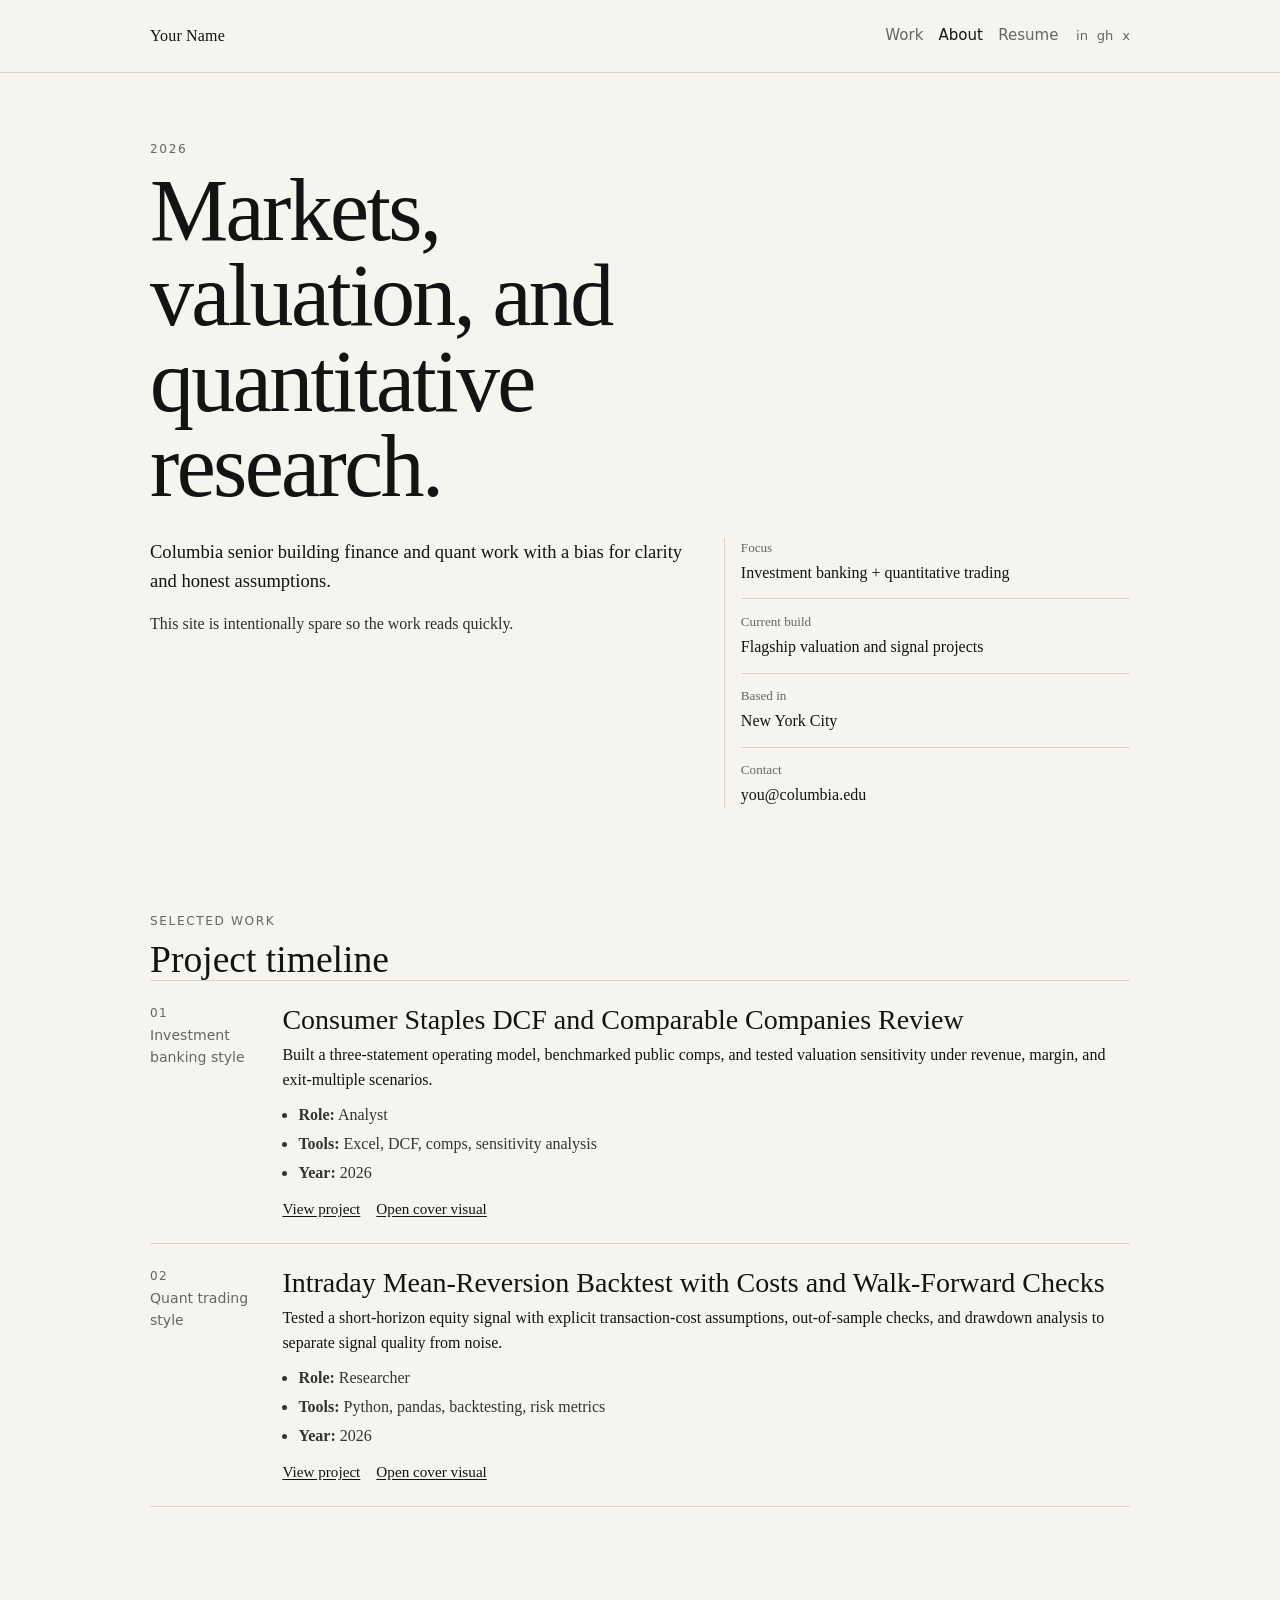
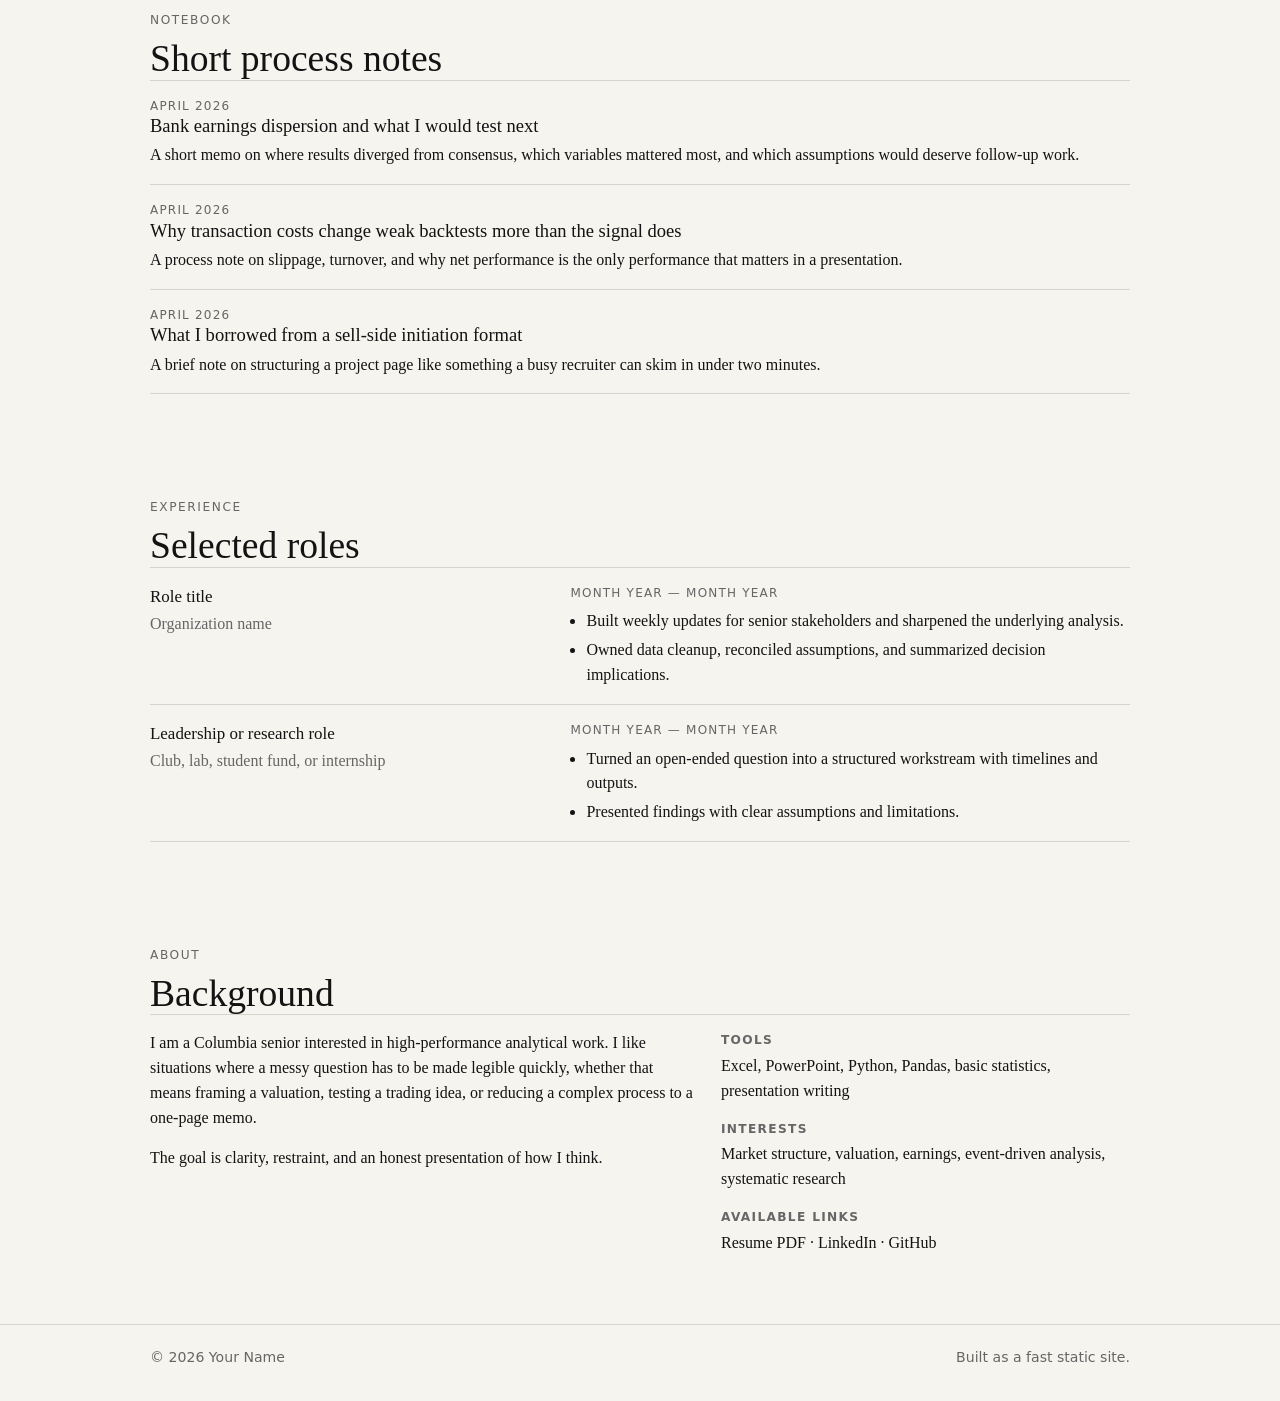
==== commit ed004a22: "Update portfolio landing page" ====
--- a/index.html
+++ b/index.html
@@ -29,10 +29,8 @@
 
   <header class="site-header">
     <div class="wrap header-inner">
-      <!-- Keep this left side compact, Mike-Matas style. -->
       <a class="brand" href="#top" aria-label="Go to top of page">
         <span class="brand-name">Your Name</span>
-        <span class="brand-meta">Columbia University · Senior</span>
       </a>
 
       <button
@@ -48,15 +46,12 @@
       <div class="header-panel" id="header-panel">
         <nav class="site-nav" aria-label="Primary">
           <a href="#work">Work</a>
-          <a href="#notebook">Notebook</a>
-          <a href="#experience">Experience</a>
+          <a href="#about">About</a>
           <a href="assets/resume/your-name-resume.pdf" target="_blank" rel="noopener noreferrer">
             Resume
           </a>
         </nav>
 
-        <!-- Development-friendly text pills.
-             Replace with Font Awesome or official SVG logos before launch if desired. -->
         <div class="socials" aria-label="Social links">
           <a
             class="social-link"
@@ -106,21 +101,18 @@
 
   <main id="main">
     <section class="hero wrap section-space" aria-labelledby="hero-heading">
-      <p class="eyebrow">Markets · Valuation · Quantitative Research</p>
+      <p class="eyebrow">2026</p>
       <h1 id="hero-heading">
-        Columbia senior building analytical work at the intersection of finance,
-        market structure, and data.
+        Markets, valuation, and quantitative research.
       </h1>
 
       <div class="hero-grid">
         <div class="hero-copy">
           <p class="lead">
-            I am interested in investment banking and quantitative trading, and I use this site
-            to present my strongest work in a format that is easy to review quickly.
-          </p>
-          <p>
-            My goal is simple: show clear thinking, disciplined execution, and honest analysis.
-            I prefer fewer projects with deeper writeups, clean assumptions, and transparent results.
+            Columbia senior building finance and quant work with a bias for clarity and honest assumptions.
+          </p>
+          <p>
+            This site is intentionally spare so the work reads quickly.
           </p>
         </div>
 
@@ -128,11 +120,11 @@
           <dl>
             <div>
               <dt>Focus</dt>
-              <dd>IB, markets, and quant research</dd>
+              <dd>Investment banking + quantitative trading</dd>
             </div>
             <div>
               <dt>Current build</dt>
-              <dd>Two flagship projects + active notebook</dd>
+              <dd>Flagship valuation and signal projects</dd>
             </div>
             <div>
               <dt>Based in</dt>
@@ -150,7 +142,7 @@
     <section class="wrap section-space" id="work" aria-labelledby="work-heading">
       <div class="section-head">
         <p class="section-kicker">Selected work</p>
-        <h2 id="work-heading">Two flagship projects</h2>
+        <h2 id="work-heading">Project timeline</h2>
       </div>
 
       <article class="project-row">
@@ -166,17 +158,10 @@
             and tested valuation sensitivity under revenue, margin, and exit-multiple scenarios.
           </p>
 
-          <ul class="tag-list" aria-label="Project tools">
-            <li>Excel</li>
-            <li>DCF</li>
-            <li>Comps</li>
-            <li>Sensitivity analysis</li>
-          </ul>
-
           <ul class="evidence-list">
-            <li>Clear thesis statement and key risks at the top</li>
-            <li>Outputs include valuation range, drivers, and downside/upside cases</li>
-            <li>Writeup keeps assumptions separate from conclusions</li>
+            <li><strong>Role:</strong> Analyst</li>
+            <li><strong>Tools:</strong> Excel, DCF, comps, sensitivity analysis</li>
+            <li><strong>Year:</strong> 2026</li>
           </ul>
 
           <div class="project-links">
@@ -201,17 +186,10 @@
             out-of-sample checks, and drawdown analysis to separate signal quality from noise.
           </p>
 
-          <ul class="tag-list" aria-label="Project tools">
-            <li>Python</li>
-            <li>Pandas</li>
-            <li>Backtesting</li>
-            <li>Risk metrics</li>
-          </ul>
-
           <ul class="evidence-list">
-            <li>Shows hypothesis, data treatment, and execution assumptions</li>
-            <li>Includes equity curve, drawdown, and performance table</li>
-            <li>States what failed, not only what worked</li>
+            <li><strong>Role:</strong> Researcher</li>
+            <li><strong>Tools:</strong> Python, pandas, backtesting, risk metrics</li>
+            <li><strong>Year:</strong> 2026</li>
           </ul>
 
           <div class="project-links">
@@ -226,8 +204,8 @@
 
     <section class="wrap section-space" id="notebook" aria-labelledby="notebook-heading">
       <div class="section-head">
-        <p class="section-kicker">My notebook</p>
-        <h2 id="notebook-heading">Short notes that show process</h2>
+        <p class="section-kicker">Notebook</p>
+        <h2 id="notebook-heading">Short process notes</h2>
       </div>
 
       <div class="note-grid">
@@ -262,7 +240,7 @@
     <section class="wrap section-space" id="experience" aria-labelledby="experience-heading">
       <div class="section-head">
         <p class="section-kicker">Experience</p>
-        <h2 id="experience-heading">Selected roles and analytical work</h2>
+        <h2 id="experience-heading">Selected roles</h2>
       </div>
 
       <div class="experience-list">
@@ -276,7 +254,6 @@
             <ul>
               <li>Built weekly updates for senior stakeholders and sharpened the underlying analysis.</li>
               <li>Owned data cleanup, reconciled assumptions, and summarized decision implications.</li>
-              <li>Worked on parallel tasks with clear deadlines and concise written outputs.</li>
             </ul>
           </div>
         </article>
@@ -290,8 +267,7 @@
             <p class="experience-date">Month Year — Month Year</p>
             <ul>
               <li>Turned an open-ended question into a structured workstream with timelines and outputs.</li>
-              <li>Presented findings orally and in writing, with clear assumptions and limitations.</li>
-              <li>Used Excel, Python, or both depending on the task rather than forcing one tool everywhere.</li>
+              <li>Presented findings with clear assumptions and limitations.</li>
             </ul>
           </div>
         </article>
@@ -301,7 +277,7 @@
     <section class="wrap section-space" id="about" aria-labelledby="about-heading">
       <div class="section-head">
         <p class="section-kicker">About</p>
-        <h2 id="about-heading">Background and working style</h2>
+        <h2 id="about-heading">Background</h2>
       </div>
 
       <div class="about-grid">
@@ -312,8 +288,7 @@
             testing a trading idea, or reducing a complex process to a one-page memo.
           </p>
           <p>
-            This site is deliberately simple. The goal is not novelty. The goal is clarity, restraint,
-            and an honest presentation of how I think.
+            The goal is clarity, restraint, and an honest presentation of how I think.
           </p>
         </div>
 
@@ -346,7 +321,7 @@
   <footer class="site-footer">
     <div class="wrap footer-inner">
       <p>© <span id="year"></span> Your Name</p>
-      <p>Built as a fast static site for recruiting review.</p>
+      <p>Built as a fast static site.</p>
     </div>
   </footer>
 
--- a/style.css
+++ b/style.css
@@ -1,581 +1,466 @@
-/* ------------------------------------------------------------------
-   Personal portfolio stylesheet
-   Design goal:
-   Mike-Matas-inspired restraint with finance-professional discipline.
-   Accessibility notes:
-   - strong focus states
-   - readable line lengths
-   - no reliance on color alone for meaning
-   ------------------------------------------------------------------ */
-
-   :root {
-    --bg: #f7f6f2;
-    --panel: #ffffff;
-    --text: #171717;
-    --muted: #666666;
-    --border: #d9d6cf;
-    --soft-border: #e8e5de;
-    --link: #111111;
-    --max: 1120px;
-    --radius: 16px;
-    --shadow: 0 8px 30px rgba(0, 0, 0, 0.04);
-  }
-  
-  *,
-  *::before,
-  *::after {
-    box-sizing: border-box;
-  }
-  
-  html {
-    scroll-behavior: smooth;
-  }
-  
-  body {
-    margin: 0;
-    background: var(--bg);
-    color: var(--text);
-    font-family:
-      ui-serif,
-      Georgia,
-      Cambria,
-      "Times New Roman",
-      Times,
-      serif;
-    line-height: 1.6;
-    text-rendering: optimizeLegibility;
-  }
-  
-  img {
-    max-width: 100%;
-    display: block;
-  }
-  
-  a {
-    color: var(--link);
-    text-decoration: none;
-  }
-  
-  a:hover {
-    text-decoration: underline;
-    text-underline-offset: 0.18em;
-  }
-  
-  a:focus-visible,
-  button:focus-visible {
-    outline: 2px solid #111111;
-    outline-offset: 3px;
-  }
-  
-  .wrap {
-    width: min(calc(100% - 2rem), var(--max));
-    margin: 0 auto;
-  }
-  
+:root {
+  --bg: #f5f4ef;
+  --text: #131313;
+  --muted: #666;
+  --line: #d7d4cc;
+  --max: 980px;
+}
+
+*,
+*::before,
+*::after {
+  box-sizing: border-box;
+}
+
+html {
+  scroll-behavior: smooth;
+}
+
+body {
+  margin: 0;
+  background: var(--bg);
+  color: var(--text);
+  font-family:
+    ui-serif,
+    Georgia,
+    Cambria,
+    "Times New Roman",
+    Times,
+    serif;
+  line-height: 1.55;
+  text-rendering: optimizeLegibility;
+}
+
+a {
+  color: inherit;
+  text-decoration: none;
+}
+
+a:hover {
+  text-decoration: underline;
+  text-underline-offset: 0.16em;
+}
+
+a:focus-visible,
+button:focus-visible {
+  outline: 2px solid #111;
+  outline-offset: 3px;
+}
+
+.wrap {
+  width: min(calc(100% - 2rem), var(--max));
+  margin: 0 auto;
+}
+
+.section-space {
+  padding: 3.25rem 0;
+}
+
+.skip-link {
+  position: absolute;
+  left: 1rem;
+  top: -3rem;
+  background: #111;
+  color: #fff;
+  padding: 0.65rem 0.9rem;
+  z-index: 1000;
+}
+
+.skip-link:focus {
+  top: 1rem;
+}
+
+.site-header {
+  position: sticky;
+  top: 0;
+  z-index: 200;
+  background: rgba(245, 244, 239, 0.93);
+  backdrop-filter: blur(8px);
+  border-bottom: 1px solid var(--line);
+}
+
+.header-inner {
+  min-height: 72px;
+  display: flex;
+  align-items: center;
+  justify-content: space-between;
+  gap: 1rem;
+}
+
+.brand {
+  font-size: 1rem;
+  letter-spacing: 0.01em;
+}
+
+.brand-name {
+  display: inline-block;
+}
+
+.header-panel {
+  display: flex;
+  align-items: center;
+  gap: 1.1rem;
+}
+
+.site-nav,
+.socials,
+.eyebrow,
+.section-kicker,
+.project-index,
+.project-track,
+.experience-date,
+.note-date,
+.footer-inner {
+  font-family:
+    ui-sans-serif,
+    system-ui,
+    -apple-system,
+    BlinkMacSystemFont,
+    "Segoe UI",
+    sans-serif;
+}
+
+.site-nav {
+  display: flex;
+  align-items: center;
+  gap: 0.95rem;
+  font-size: 0.94rem;
+}
+
+.site-nav a {
+  color: var(--muted);
+}
+
+.site-nav a.active,
+.site-nav a:hover {
+  color: var(--text);
+  text-decoration: none;
+}
+
+.socials {
+  display: flex;
+  align-items: center;
+  gap: 0.55rem;
+}
+
+.social-link {
+  font-size: 0.82rem;
+  color: var(--muted);
+}
+
+.social-link:hover {
+  color: var(--text);
+}
+
+.nav-toggle {
+  display: none;
+  border: 1px solid var(--line);
+  background: transparent;
+  color: var(--text);
+  padding: 0.45rem 0.8rem;
+  border-radius: 999px;
+  font: inherit;
+}
+
+.hero {
+  padding-top: 4.2rem;
+}
+
+.eyebrow,
+.section-kicker {
+  margin: 0 0 0.55rem;
+  color: var(--muted);
+  font-size: 0.76rem;
+  letter-spacing: 0.13em;
+  text-transform: uppercase;
+}
+
+.hero h1 {
+  margin: 0;
+  max-width: 12ch;
+  font-size: clamp(2.35rem, 7.5vw, 5.5rem);
+  line-height: 0.97;
+  letter-spacing: -0.03em;
+  font-weight: 500;
+}
+
+.hero-grid {
+  margin-top: 1.8rem;
+  display: grid;
+  grid-template-columns: 1.35fr 1fr;
+  gap: 1.6rem;
+}
+
+.lead {
+  margin: 0 0 0.75rem;
+  font-size: 1.16rem;
+}
+
+.hero-copy p:last-child {
+  margin-bottom: 0;
+  color: #2e2e2e;
+}
+
+.hero-facts {
+  border-left: 1px solid var(--line);
+  padding-left: 1rem;
+}
+
+.hero-facts dl {
+  margin: 0;
+}
+
+.hero-facts div + div {
+  margin-top: 0.8rem;
+  padding-top: 0.8rem;
+  border-top: 1px solid var(--line);
+}
+
+.hero-facts dt {
+  margin: 0 0 0.15rem;
+  color: var(--muted);
+  font-size: 0.82rem;
+}
+
+.hero-facts dd {
+  margin: 0;
+}
+
+.section-head h2 {
+  margin: 0;
+  font-size: clamp(1.7rem, 3.2vw, 2.35rem);
+  line-height: 1.08;
+  font-weight: 500;
+}
+
+.project-row,
+.experience-item,
+.about-grid {
+  border-top: 1px solid var(--line);
+}
+
+.project-row {
+  display: grid;
+  grid-template-columns: 110px 1fr;
+  gap: 1.4rem;
+  padding: 1.4rem 0;
+}
+
+.project-row:last-child {
+  border-bottom: 1px solid var(--line);
+}
+
+.project-index {
+  margin: 0 0 0.2rem;
+  color: var(--muted);
+  font-size: 0.75rem;
+  letter-spacing: 0.12em;
+}
+
+.project-track {
+  margin: 0;
+  font-size: 0.88rem;
+  color: var(--muted);
+}
+
+.project-body h3 {
+  margin: 0 0 0.45rem;
+  font-size: clamp(1.3rem, 2.3vw, 1.75rem);
+  font-weight: 500;
+  line-height: 1.15;
+}
+
+.project-summary {
+  margin: 0 0 0.65rem;
+}
+
+.evidence-list {
+  margin: 0 0 0.75rem 1rem;
+  padding: 0;
+  color: #343434;
+}
+
+.evidence-list li + li {
+  margin-top: 0.25rem;
+}
+
+.project-links {
+  display: flex;
+  gap: 1rem;
+  font-size: 0.95rem;
+}
+
+.project-links a {
+  text-decoration: underline;
+  text-underline-offset: 0.16em;
+}
+
+.note-grid {
+  border-top: 1px solid var(--line);
+}
+
+.note-card {
+  padding: 1rem 0;
+  border-bottom: 1px solid var(--line);
+}
+
+.note-date {
+  margin: 0 0 0.25rem;
+  color: var(--muted);
+  font-size: 0.75rem;
+  letter-spacing: 0.1em;
+  text-transform: uppercase;
+}
+
+.note-card h3 {
+  margin: 0 0 0.35rem;
+  font-size: 1.16rem;
+  font-weight: 500;
+  line-height: 1.22;
+}
+
+.note-card p {
+  margin: 0;
+}
+
+.experience-list {
+  border-bottom: 1px solid var(--line);
+}
+
+.experience-item {
+  display: grid;
+  grid-template-columns: 1fr 1.4fr;
+  gap: 1.3rem;
+  padding: 1rem 0;
+}
+
+.experience-left h3 {
+  margin: 0 0 0.1rem;
+  font-weight: 500;
+  font-size: 1.06rem;
+}
+
+.experience-left p {
+  margin: 0;
+  color: var(--muted);
+}
+
+.experience-date {
+  margin: 0 0 0.45rem;
+  color: var(--muted);
+  font-size: 0.75rem;
+  text-transform: uppercase;
+  letter-spacing: 0.1em;
+}
+
+.experience-right ul {
+  margin: 0;
+  padding-left: 1rem;
+}
+
+.experience-right li + li {
+  margin-top: 0.25rem;
+}
+
+.about-grid {
+  display: grid;
+  grid-template-columns: 1.2fr 0.9fr;
+  gap: 1.6rem;
+  padding-top: 1rem;
+}
+
+.mini-heading {
+  margin: 0 0 0.25rem;
+  font-size: 0.76rem;
+  color: var(--muted);
+  letter-spacing: 0.11em;
+  text-transform: uppercase;
+  font-family:
+    ui-sans-serif,
+    system-ui,
+    -apple-system,
+    BlinkMacSystemFont,
+    "Segoe UI",
+    sans-serif;
+}
+
+.about-grid p {
+  margin-top: 0;
+}
+
+.site-footer {
+  border-top: 1px solid var(--line);
+  padding: 1.4rem 0 2rem;
+}
+
+.footer-inner {
+  display: flex;
+  justify-content: space-between;
+  gap: 1rem;
+  color: var(--muted);
+  font-size: 0.88rem;
+}
+
+.footer-inner p {
+  margin: 0;
+}
+
+@media (max-width: 860px) {
+  .hero-grid,
+  .about-grid,
+  .project-row,
+  .experience-item {
+    grid-template-columns: 1fr;
+  }
+
+  .hero {
+    padding-top: 3.3rem;
+  }
+
   .section-space {
-    padding: 4.5rem 0;
-  }
-  
-  .skip-link {
+    padding: 2.7rem 0;
+  }
+
+  .hero-facts {
+    border-left: 0;
+    border-top: 1px solid var(--line);
+    padding-left: 0;
+    padding-top: 1rem;
+  }
+}
+
+@media (max-width: 760px) {
+  .nav-toggle {
+    display: inline-flex;
+    align-items: center;
+    justify-content: center;
+  }
+
+  .header-panel {
+    display: none;
     position: absolute;
-    left: 1rem;
-    top: -3rem;
-    background: #111111;
-    color: #ffffff;
-    padding: 0.75rem 1rem;
-    border-radius: 10px;
-    z-index: 1000;
-  }
-  
-  .skip-link:focus {
-    top: 1rem;
-  }
-  
-  .site-header {
-    position: sticky;
-    top: 0;
-    z-index: 200;
-    backdrop-filter: blur(12px);
-    background: rgba(247, 246, 242, 0.86);
-    border-bottom: 1px solid rgba(217, 214, 207, 0.8);
-  }
-  
-  .header-inner {
+    left: 0;
+    right: 0;
+    top: 72px;
+    padding: 1rem;
+    border-bottom: 1px solid var(--line);
+    background: rgba(245, 244, 239, 0.98);
+    flex-direction: column;
+    align-items: flex-start;
+    gap: 0.8rem;
+  }
+
+  .header-panel.open {
     display: flex;
-    align-items: center;
-    justify-content: space-between;
-    gap: 1rem;
-    min-height: 78px;
-  }
-  
-  .brand {
-    display: inline-flex;
+  }
+
+  .site-nav {
     flex-direction: column;
-    gap: 0.1rem;
-    color: var(--text);
-  }
-  
-  .brand-name {
-    font-size: 1rem;
-    letter-spacing: 0.01em;
-  }
-  
-  .brand-meta {
-    font-size: 0.86rem;
-    color: var(--muted);
-    font-family:
-      ui-sans-serif,
-      system-ui,
-      -apple-system,
-      BlinkMacSystemFont,
-      "Segoe UI",
-      sans-serif;
-  }
-  
-  .header-panel {
-    display: flex;
-    align-items: center;
-    gap: 1.25rem;
-  }
-  
-  .site-nav {
-    display: flex;
-    align-items: center;
-    gap: 1rem;
-    font-family:
-      ui-sans-serif,
-      system-ui,
-      -apple-system,
-      BlinkMacSystemFont,
-      "Segoe UI",
-      sans-serif;
-    font-size: 0.95rem;
-  }
-  
-  .site-nav a {
-    color: var(--muted);
-  }
-  
-  .site-nav a.active,
-  .site-nav a:hover {
-    color: var(--text);
-    text-decoration: none;
-  }
-  
-  .socials {
-    display: flex;
-    align-items: center;
-    gap: 0.55rem;
-  }
-  
-  .social-link {
-    width: 2rem;
-    height: 2rem;
-    display: grid;
-    place-items: center;
-    border: 1px solid var(--border);
-    border-radius: 999px;
-    background: var(--panel);
-    font-family:
-      ui-sans-serif,
-      system-ui,
-      -apple-system,
-      BlinkMacSystemFont,
-      "Segoe UI",
-      sans-serif;
-    font-size: 0.75rem;
-    font-weight: 600;
-    text-transform: lowercase;
-    letter-spacing: 0.02em;
-    text-decoration: none;
-  }
-  
-  .social-link:hover {
-    text-decoration: none;
-    transform: translateY(-1px);
-  }
-  
-  .nav-toggle {
-    display: none;
-    border: 1px solid var(--border);
-    background: var(--panel);
-    border-radius: 999px;
-    padding: 0.55rem 0.9rem;
-    font: inherit;
-    color: var(--text);
-  }
-  
-  .hero {
-    padding-top: 6rem;
-  }
-  
-  .eyebrow,
-  .section-kicker,
-  .note-date,
-  .project-track,
-  .project-index,
-  .experience-date {
-    font-family:
-      ui-sans-serif,
-      system-ui,
-      -apple-system,
-      BlinkMacSystemFont,
-      "Segoe UI",
-      sans-serif;
-  }
-  
-  .eyebrow,
-  .section-kicker {
-    margin: 0 0 0.65rem;
-    color: var(--muted);
-    font-size: 0.82rem;
-    text-transform: uppercase;
-    letter-spacing: 0.12em;
-  }
-  
-  .hero h1 {
-    margin: 0;
-    max-width: 14ch;
-    font-size: clamp(2.55rem, 7vw, 5.5rem);
-    line-height: 0.98;
-    letter-spacing: -0.03em;
-    font-weight: 500;
-  }
-  
-  .hero-grid {
-    margin-top: 2rem;
-    display: grid;
-    grid-template-columns: 1.6fr 0.9fr;
-    gap: 2rem;
-  }
-  
-  .lead {
-    margin-top: 0;
-    font-size: 1.2rem;
-  }
-  
-  .hero-copy p,
-  .about-grid p,
-  .note-card p,
-  .project-summary,
-  .experience-right li {
-    max-width: 70ch;
-  }
-  
-  .hero-facts {
-    background: var(--panel);
-    border: 1px solid var(--soft-border);
-    border-radius: var(--radius);
-    padding: 1.25rem;
-    box-shadow: var(--shadow);
-  }
-  
-  .hero-facts dl {
-    margin: 0;
-  }
-  
-  .hero-facts div + div {
-    margin-top: 1rem;
-    padding-top: 1rem;
-    border-top: 1px solid var(--soft-border);
-  }
-  
-  .hero-facts dt {
-    color: var(--muted);
-    font-size: 0.85rem;
-    margin-bottom: 0.2rem;
-  }
-  
-  .hero-facts dd {
-    margin: 0;
-    font-size: 1rem;
-  }
-  
-  .section-head {
-    margin-bottom: 1.35rem;
-  }
-  
-  .section-head h2 {
-    margin: 0;
-    font-size: clamp(1.8rem, 3vw, 2.5rem);
-    line-height: 1.08;
-    font-weight: 500;
-  }
-  
-  .project-row {
-    display: grid;
-    grid-template-columns: 180px 1fr;
-    gap: 1.5rem;
-    padding: 1.75rem 0;
-    border-top: 1px solid var(--border);
-  }
-  
-  .project-row:last-child {
-    border-bottom: 1px solid var(--border);
-  }
-  
-  .project-index {
-    margin: 0 0 0.35rem;
-    font-size: 0.76rem;
-    letter-spacing: 0.12em;
-    color: var(--muted);
-    text-transform: uppercase;
-  }
-  
-  .project-track {
-    margin: 0;
-    font-size: 0.95rem;
-  }
-  
-  .project-body h3 {
-    margin: 0 0 0.6rem;
-    font-size: clamp(1.4rem, 2.4vw, 2rem);
-    line-height: 1.1;
-    font-weight: 500;
-  }
-  
-  .project-summary {
-    margin: 0 0 1rem;
-    font-size: 1.04rem;
-  }
-  
-  .tag-list,
-  .evidence-list,
-  .project-links {
-    font-family:
-      ui-sans-serif,
-      system-ui,
-      -apple-system,
-      BlinkMacSystemFont,
-      "Segoe UI",
-      sans-serif;
-  }
-  
-  .tag-list {
-    list-style: none;
-    display: flex;
-    flex-wrap: wrap;
-    gap: 0.55rem;
-    margin: 0 0 1rem;
-    padding: 0;
-  }
-  
-  .tag-list li {
-    padding: 0.35rem 0.65rem;
-    border: 1px solid var(--border);
-    border-radius: 999px;
-    background: var(--panel);
-    font-size: 0.82rem;
-  }
-  
-  .evidence-list {
-    margin: 0 0 1rem 1rem;
-    padding: 0;
-    color: var(--muted);
-  }
-  
-  .evidence-list li + li {
-    margin-top: 0.35rem;
-  }
-  
-  .project-links {
-    display: flex;
-    flex-wrap: wrap;
-    gap: 1rem;
-    font-size: 0.95rem;
-  }
-  
-  .project-links a {
-    text-decoration: underline;
-    text-underline-offset: 0.17em;
-  }
-  
-  .note-grid {
-    display: grid;
-    grid-template-columns: repeat(3, minmax(0, 1fr));
-    gap: 1rem;
-  }
-  
-  .note-card {
-    background: var(--panel);
-    border: 1px solid var(--soft-border);
-    border-radius: var(--radius);
-    padding: 1.15rem;
-    box-shadow: var(--shadow);
-  }
-  
-  .note-card h3 {
-    margin: 0 0 0.6rem;
-    font-size: 1.2rem;
-    line-height: 1.2;
-    font-weight: 500;
-  }
-  
-  .note-card p {
-    margin: 0;
-  }
-  
-  .note-date {
-    margin: 0 0 0.45rem;
-    color: var(--muted);
-    font-size: 0.8rem;
-    letter-spacing: 0.1em;
-    text-transform: uppercase;
-  }
-  
-  .experience-list {
-    border-top: 1px solid var(--border);
-  }
-  
-  .experience-item {
-    display: grid;
-    grid-template-columns: 280px 1fr;
-    gap: 1.5rem;
-    padding: 1.5rem 0;
-    border-bottom: 1px solid var(--border);
-  }
-  
-  .experience-left h3 {
-    margin: 0 0 0.15rem;
-    font-size: 1.12rem;
-    font-weight: 500;
-  }
-  
-  .experience-left p {
-    margin: 0;
-    color: var(--muted);
-    font-family:
-      ui-sans-serif,
-      system-ui,
-      -apple-system,
-      BlinkMacSystemFont,
-      "Segoe UI",
-      sans-serif;
-  }
-  
-  .experience-date {
-    margin: 0 0 0.6rem;
-    color: var(--muted);
-    font-size: 0.82rem;
-    text-transform: uppercase;
-    letter-spacing: 0.1em;
-  }
-  
-  .experience-right ul {
-    margin: 0;
-    padding-left: 1rem;
-  }
-  
-  .experience-right li + li {
-    margin-top: 0.4rem;
-  }
-  
-  .about-grid {
-    display: grid;
-    grid-template-columns: 1.2fr 0.8fr;
-    gap: 2rem;
-    padding-top: 0.6rem;
-    border-top: 1px solid var(--border);
-  }
-  
-  .mini-heading {
-    margin: 0 0 0.25rem;
-    font-size: 0.95rem;
-    color: var(--muted);
-    font-weight: 500;
-    font-family:
-      ui-sans-serif,
-      system-ui,
-      -apple-system,
-      BlinkMacSystemFont,
-      "Segoe UI",
-      sans-serif;
-    text-transform: uppercase;
-    letter-spacing: 0.08em;
-  }
-  
-  .site-footer {
-    padding: 1.5rem 0 2.5rem;
-    border-top: 1px solid var(--border);
-  }
-  
+    align-items: flex-start;
+    gap: 0.7rem;
+  }
+
   .footer-inner {
-    display: flex;
-    justify-content: space-between;
-    gap: 1rem;
-    color: var(--muted);
-    font-family:
-      ui-sans-serif,
-      system-ui,
-      -apple-system,
-      BlinkMacSystemFont,
-      "Segoe UI",
-      sans-serif;
-    font-size: 0.92rem;
-  }
-  
-  .footer-inner p {
-    margin: 0;
-  }
-  
-  @media (max-width: 920px) {
-    .hero-grid,
-    .about-grid,
-    .project-row,
-    .experience-item,
-    .note-grid {
-      grid-template-columns: 1fr;
-    }
-  
-    .hero h1 {
-      max-width: 12ch;
-    }
-  }
-  
-  @media (max-width: 760px) {
-    .header-inner {
-      min-height: 72px;
-    }
-  
-    .nav-toggle {
-      display: inline-flex;
-      align-items: center;
-      justify-content: center;
-    }
-  
-    .header-panel {
-      display: none;
-      position: absolute;
-      left: 0;
-      right: 0;
-      top: 72px;
-      padding: 1rem;
-      background: rgba(247, 246, 242, 0.98);
-      border-bottom: 1px solid var(--border);
-      flex-direction: column;
-      align-items: flex-start;
-    }
-  
-    .header-panel.open {
-      display: flex;
-    }
-  
-    .site-nav {
-      flex-direction: column;
-      align-items: flex-start;
-      gap: 0.75rem;
-    }
-  
-    .hero {
-      padding-top: 4.2rem;
-    }
-  
-    .section-space {
-      padding: 3.2rem 0;
-    }
-  
-    .footer-inner {
-      flex-direction: column;
-    }
-  }
-  +    flex-direction: column;
+  }
+}
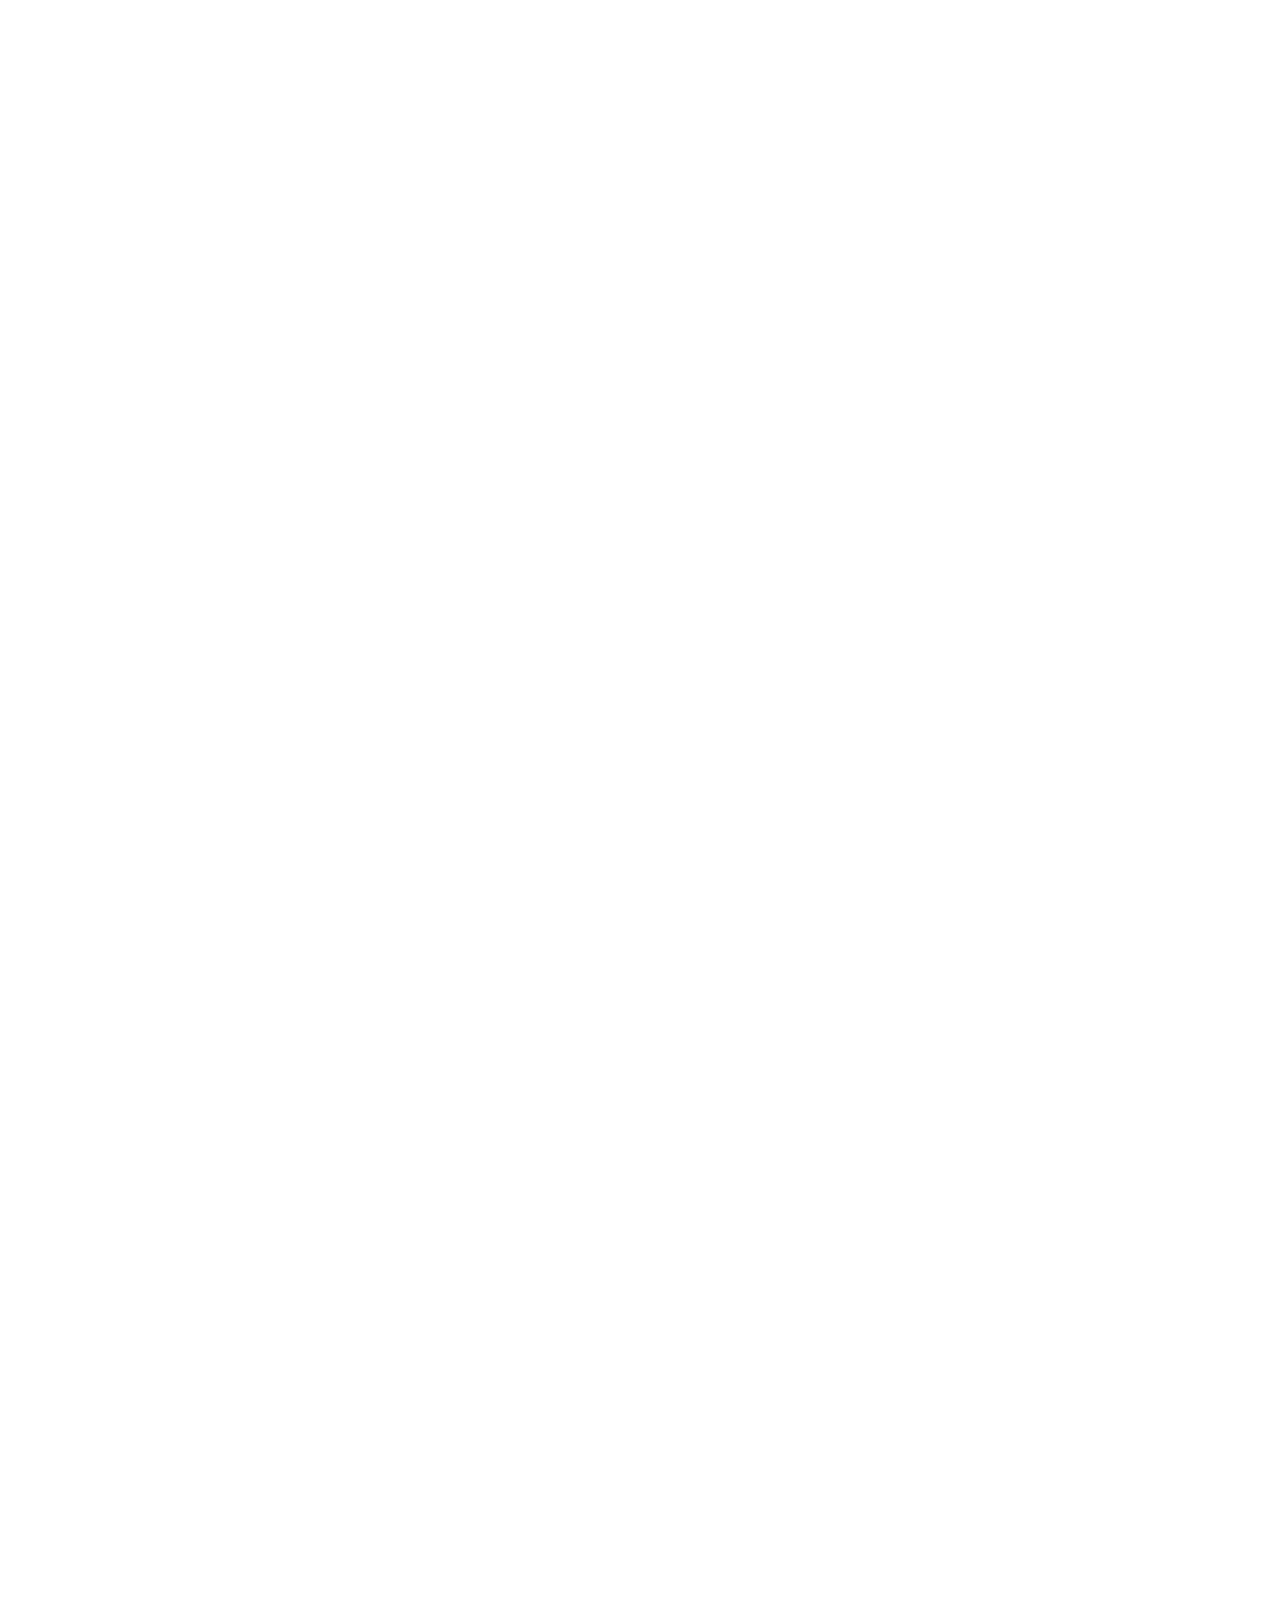
==== commit 27e84453: "Update portfolio landing page" ====
--- a/index.html
+++ b/index.html
@@ -1,330 +1,19 @@
-<!DOCTYPE html>
-<html lang="en">
-<head>
-  <meta charset="utf-8" />
-  <meta name="viewport" content="width=device-width, initial-scale=1" />
-  <title>Your Name — Markets, Valuation, and Quantitative Research</title>
-  <meta
-    name="description"
-    content="Columbia senior building finance and quant projects across valuation, market research, and data-driven trading."
-  />
-  <meta name="robots" content="index,follow" />
-  <link rel="canonical" href="https://www.yourdomain.com/" />
-  <meta property="og:title" content="Your Name — Markets, Valuation, and Quantitative Research" />
-  <meta
-    property="og:description"
-    content="Selected work, notebook entries, experience, and resume."
-  />
-  <meta property="og:type" content="website" />
-  <meta property="og:url" content="https://www.yourdomain.com/" />
-  <meta property="og:image" content="https://www.yourdomain.com/assets/img/og-cover.jpg" />
-  <meta name="twitter:card" content="summary_large_image" />
-  <link rel="stylesheet" href="style.css" />
-</head>
+<!DOCTYPE html><html><head><meta charSet="utf-8"/><meta name="viewport" content="width=device-width,initial-scale=1.0,maximum-scale=1.0,user-scalable=no"/><title>Mike Matas</title><meta name="description" content="Mike Matas is an entrepreneur and interface designer based in Healdsburg, California. His work can be seen in products from Apple, Nest, Facebook, Microsoft, and his startups Delicious Library, Push Pop Press and Lobe. He is currently working on some new projects with LoveFrom. Outside of design, Mike is a passionate photographer, gardener, husband and dad.
 
-<body id="top">
-  <!-- Accessibility note:
-       The skip link helps keyboard and screen-reader users move past the sticky header. -->
-  <a class="skip-link" href="#main">Skip to main content</a>
+— 
 
-  <header class="site-header">
-    <div class="wrap header-inner">
-      <a class="brand" href="#top" aria-label="Go to top of page">
-        <span class="brand-name">Your Name</span>
-      </a>
+Hi, I’m Mike Matas.
 
-      <button
-        class="nav-toggle"
-        type="button"
-        aria-expanded="false"
-        aria-controls="header-panel"
-        aria-label="Toggle navigation"
-      >
-        Menu
-      </button>
-
-      <div class="header-panel" id="header-panel">
-        <nav class="site-nav" aria-label="Primary">
-          <a href="#work">Work</a>
-          <a href="#about">About</a>
-          <a href="assets/resume/your-name-resume.pdf" target="_blank" rel="noopener noreferrer">
-            Resume
-          </a>
-        </nav>
-
-        <div class="socials" aria-label="Social links">
-          <a
-            class="social-link"
-            href="https://www.linkedin.com/in/your-linkedin/"
-            target="_blank"
-            rel="noopener noreferrer"
-            aria-label="LinkedIn profile"
-          >
-            in
-          </a>
-
-          <a
-            class="social-link"
-            href="https://github.com/your-github"
-            target="_blank"
-            rel="noopener noreferrer"
-            aria-label="GitHub profile"
-          >
-            gh
-          </a>
-
-          <a
-            class="social-link"
-            href="https://x.com/your-handle"
-            target="_blank"
-            rel="noopener noreferrer"
-            aria-label="X profile"
-          >
-            x
-          </a>
-
-          <!-- Optional:
-          <a
-            class="social-link"
-            href="https://www.instagram.com/your-handle/"
-            target="_blank"
-            rel="noopener noreferrer"
-            aria-label="Instagram profile"
-          >
-            ig
-          </a>
-          -->
-        </div>
-      </div>
-    </div>
-  </header>
-
-  <main id="main">
-    <section class="hero wrap section-space" aria-labelledby="hero-heading">
-      <p class="eyebrow">2026</p>
-      <h1 id="hero-heading">
-        Markets, valuation, and quantitative research.
-      </h1>
-
-      <div class="hero-grid">
-        <div class="hero-copy">
-          <p class="lead">
-            Columbia senior building finance and quant work with a bias for clarity and honest assumptions.
-          </p>
-          <p>
-            This site is intentionally spare so the work reads quickly.
-          </p>
-        </div>
-
-        <aside class="hero-facts" aria-label="Quick facts">
-          <dl>
-            <div>
-              <dt>Focus</dt>
-              <dd>Investment banking + quantitative trading</dd>
-            </div>
-            <div>
-              <dt>Current build</dt>
-              <dd>Flagship valuation and signal projects</dd>
-            </div>
-            <div>
-              <dt>Based in</dt>
-              <dd>New York City</dd>
-            </div>
-            <div>
-              <dt>Contact</dt>
-              <dd><a href="mailto:you@columbia.edu">you@columbia.edu</a></dd>
-            </div>
-          </dl>
-        </aside>
-      </div>
-    </section>
-
-    <section class="wrap section-space" id="work" aria-labelledby="work-heading">
-      <div class="section-head">
-        <p class="section-kicker">Selected work</p>
-        <h2 id="work-heading">Project timeline</h2>
-      </div>
-
-      <article class="project-row">
-        <div class="project-meta">
-          <p class="project-index">01</p>
-          <p class="project-track">Investment banking style</p>
-        </div>
-
-        <div class="project-body">
-          <h3>Consumer Staples DCF and Comparable Companies Review</h3>
-          <p class="project-summary">
-            Built a three-statement operating model, benchmarked public comps,
-            and tested valuation sensitivity under revenue, margin, and exit-multiple scenarios.
-          </p>
-
-          <ul class="evidence-list">
-            <li><strong>Role:</strong> Analyst</li>
-            <li><strong>Tools:</strong> Excel, DCF, comps, sensitivity analysis</li>
-            <li><strong>Year:</strong> 2026</li>
-          </ul>
-
-          <div class="project-links">
-            <a href="projects/consumer-dcf/index.html">View project</a>
-            <a href="assets/img/project-ib-cover.jpg" target="_blank" rel="noopener noreferrer">
-              Open cover visual
-            </a>
-          </div>
-        </div>
-      </article>
-
-      <article class="project-row">
-        <div class="project-meta">
-          <p class="project-index">02</p>
-          <p class="project-track">Quant trading style</p>
-        </div>
-
-        <div class="project-body">
-          <h3>Intraday Mean-Reversion Backtest with Costs and Walk-Forward Checks</h3>
-          <p class="project-summary">
-            Tested a short-horizon equity signal with explicit transaction-cost assumptions,
-            out-of-sample checks, and drawdown analysis to separate signal quality from noise.
-          </p>
-
-          <ul class="evidence-list">
-            <li><strong>Role:</strong> Researcher</li>
-            <li><strong>Tools:</strong> Python, pandas, backtesting, risk metrics</li>
-            <li><strong>Year:</strong> 2026</li>
-          </ul>
-
-          <div class="project-links">
-            <a href="projects/mean-reversion/index.html">View project</a>
-            <a href="assets/img/project-quant-cover.jpg" target="_blank" rel="noopener noreferrer">
-              Open cover visual
-            </a>
-          </div>
-        </div>
-      </article>
-    </section>
-
-    <section class="wrap section-space" id="notebook" aria-labelledby="notebook-heading">
-      <div class="section-head">
-        <p class="section-kicker">Notebook</p>
-        <h2 id="notebook-heading">Short process notes</h2>
-      </div>
-
-      <div class="note-grid">
-        <article class="note-card">
-          <p class="note-date">April 2026</p>
-          <h3>Bank earnings dispersion and what I would test next</h3>
-          <p>
-            A short memo on where results diverged from consensus, which variables mattered most,
-            and which assumptions would deserve follow-up work.
-          </p>
-        </article>
-
-        <article class="note-card">
-          <p class="note-date">April 2026</p>
-          <h3>Why transaction costs change weak backtests more than the signal does</h3>
-          <p>
-            A process note on slippage, turnover, and why net performance is the only performance
-            that matters in a presentation.
-          </p>
-        </article>
-
-        <article class="note-card">
-          <p class="note-date">April 2026</p>
-          <h3>What I borrowed from a sell-side initiation format</h3>
-          <p>
-            A brief note on structuring a project page like something a busy recruiter can skim in under two minutes.
-          </p>
-        </article>
-      </div>
-    </section>
-
-    <section class="wrap section-space" id="experience" aria-labelledby="experience-heading">
-      <div class="section-head">
-        <p class="section-kicker">Experience</p>
-        <h2 id="experience-heading">Selected roles</h2>
-      </div>
-
-      <div class="experience-list">
-        <article class="experience-item">
-          <div class="experience-left">
-            <h3>Role title</h3>
-            <p>Organization name</p>
-          </div>
-          <div class="experience-right">
-            <p class="experience-date">Month Year — Month Year</p>
-            <ul>
-              <li>Built weekly updates for senior stakeholders and sharpened the underlying analysis.</li>
-              <li>Owned data cleanup, reconciled assumptions, and summarized decision implications.</li>
-            </ul>
-          </div>
-        </article>
-
-        <article class="experience-item">
-          <div class="experience-left">
-            <h3>Leadership or research role</h3>
-            <p>Club, lab, student fund, or internship</p>
-          </div>
-          <div class="experience-right">
-            <p class="experience-date">Month Year — Month Year</p>
-            <ul>
-              <li>Turned an open-ended question into a structured workstream with timelines and outputs.</li>
-              <li>Presented findings with clear assumptions and limitations.</li>
-            </ul>
-          </div>
-        </article>
-      </div>
-    </section>
-
-    <section class="wrap section-space" id="about" aria-labelledby="about-heading">
-      <div class="section-head">
-        <p class="section-kicker">About</p>
-        <h2 id="about-heading">Background</h2>
-      </div>
-
-      <div class="about-grid">
-        <div>
-          <p>
-            I am a Columbia senior interested in high-performance analytical work. I like situations
-            where a messy question has to be made legible quickly, whether that means framing a valuation,
-            testing a trading idea, or reducing a complex process to a one-page memo.
-          </p>
-          <p>
-            The goal is clarity, restraint, and an honest presentation of how I think.
-          </p>
-        </div>
-
-        <div>
-          <h3 class="mini-heading">Tools</h3>
-          <p>Excel, PowerPoint, Python, Pandas, basic statistics, presentation writing</p>
-
-          <h3 class="mini-heading">Interests</h3>
-          <p>Market structure, valuation, earnings, event-driven analysis, systematic research</p>
-
-          <h3 class="mini-heading">Available links</h3>
-          <p>
-            <a href="assets/resume/your-name-resume.pdf" target="_blank" rel="noopener noreferrer">
-              Resume PDF
-            </a>
-            ·
-            <a href="https://www.linkedin.com/in/your-linkedin/" target="_blank" rel="noopener noreferrer">
-              LinkedIn
-            </a>
-            ·
-            <a href="https://github.com/your-github" target="_blank" rel="noopener noreferrer">
-              GitHub
-            </a>
-          </p>
-        </div>
-      </div>
-    </section>
-  </main>
-
-  <footer class="site-footer">
-    <div class="wrap footer-inner">
-      <p>© <span id="year"></span> Your Name</p>
-      <p>Built as a fast static site.</p>
-    </div>
-  </footer>
-
-  <script src="script.js"></script>
-</body>
-</html>
+      Growing up in Seattle, I loved making movies. In 2000, when I was 13 years old, I managed to get an internship editing videos at a local movie production studio. Video editing was just then making the leap from large complex AVID editing suites to simple personal computers running Final Cut Pro. During that internship, I learned to admire the power of a thoughtfully designed computer. I began to fall in love with not only what you could do with a computer, but the computer itself.
+      
+      In 2001, when I was 14 years old, I got a job working at one of the early NextStep software companies called The Omni Group. After some persistence, they had reluctantly agreed to let me come in after school and help answer customer support emails. But after a few days on the job, it became clear my mild dyslexia and awful spelling was not compatible with customer support. But instead of showing me the door, they generously let me stay on and help design the user interfaces for their new Mac OS X products. And I have been practicing user interface design ever since. 
+      
+      High school became less interesting to me, and at 17 years old, I dropped out to start my own software company. The app we created called Delicious Library allowed people to use their iSight camera to scan the barcodes on the books in their home library and add them to a digital catalogue presented on a realistic wood bookshelf. To my parent&#x27;s relief, it was well-received.
+      
+      Delicious Library won Best User Experience at WWDC 2005, and I was asked to come work at Apple. So at 19 years old, instead of going to university, I moved to San Francisco and joined the then six-person Apple HI Team. My first assignment was creating what turned out to be PhotoBooth, a fun app designed to show off the new built-in iMac camera. I also worked on some Mac OS X features like the cosmic TimeMachine interface. But most of my time was spent on a little project that was just getting off the ground that turned out to be the first iPhone and iPad. It was a real education collaborating with the team to design the first version of iOS and apps like camera, photos, and maps. When people ask where I went to university, I like to say Apple.
+      
+      After leaving Apple in 2009, I helped design the first Nest Thermostat. And soon after that, I founded a new digital publishing company called Push Pop Press. The first book we published with Al Gore was called Our Choice. Delivered as an iPad app, the immersive 400-page book presented the solutions to the climate crisis through text, images, videos, and interactive infographics. The design of the app did away with conventional navigation buttons and toolbars in favour of natural pinch and swipes that allowed the book to be browsed seamlessly without any visual distractions. After Facebook acquired the company in 2011, I led the design of its publishing platform Instant Articles and its Creative Lab that reimagined the Facebook mobile experience with an app called Paper.
+      
+      In addition to designing user interfaces for products, I have also worked in parallel to create the underlying tooling necessary to allow myself and others to imagine new designs. At Facebook, I helped develop the interactive prototyping tool Origami, which allowed the team to design rich physics-based interfaces without coding. Origami is still one of my primary design tools today. In 2016, after finding myself curious about some machine learning ideas, I started a company called Lobe that created an easy-to-use visual tool for training machine learning models. Microsoft recently acquired the company to help non-technical people like designers, educators, and scientists tinker with and harness machine learning in their work.
+      
+      Seven years ago, my wife and I moved two hours north of San Francisco to live in an off-grid house in the foothills of Dry Creek Valley just outside of Healdsburg. We love life up here with our two young daughters, ten chickens, honey bees, and hearty vegetable garden."/><meta name="author" content="Mike Matas"/><link rel="canonical" href="https://mikematas.com"/><meta property="og:title" content="Mike Matas"/><meta property="og:description" content="Mike Matas is an entrepreneur and interface designer based in Healdsburg, California. His work can be seen in products from Apple, Nest, Facebook, Microsoft, and his startups Delicious Library, Push Pop Press and Lobe. He is currently working on some new projects with LoveFrom. Outside of design, Mike is a passionate photographer, gardener, husband and dad."/><meta property="og:image" content="https://s3.us-west-2.amazonaws.com/media.zkz.dev/og.jpg"/><meta property="og:type" content="website"/><meta name="twitter:card" content="summary_large_image"/><meta name="twitter:creator" content="@mike_matas"/><meta name="twitter:title" content="Mike Matas"/><meta name="twitter:description" content="Mike Matas is an entrepreneur and interface designer based in Healdsburg, California. His work can be seen in products from Apple, Nest, Facebook, Microsoft, and his startups Delicious Library, Push Pop Press and Lobe. He is currently working on some new projects with LoveFrom. Outside of design, Mike is a passionate photographer, gardener, husband and dad."/><meta name="twitter:image" content="https://s3.us-west-2.amazonaws.com/media.zkz.dev/og.jpg"/><meta name="next-head-count" content="15"/><link rel="preload" href="https://mikematas.com/_next/static/css/85b579bd51c0a6ce.css" as="style"/><link rel="stylesheet" href="https://mikematas.com/_next/static/css/85b579bd51c0a6ce.css" data-n-g=""/><link rel="preload" href="https://mikematas.com/_next/static/css/e642b2c331f8488d.css" as="style"/><link rel="stylesheet" href="https://mikematas.com/_next/static/css/e642b2c331f8488d.css" data-n-p=""/><noscript data-n-css=""></noscript><script defer="" nomodule="" src="https://mikematas.com/_next/static/chunks/polyfills-5cd94c89d3acac5f.js"></script><script src="https://mikematas.com/_next/static/chunks/webpack-cb7634a8b6194820.js" defer=""></script><script src="https://mikematas.com/_next/static/chunks/framework-a87821de553db91d.js" defer=""></script><script src="https://mikematas.com/_next/static/chunks/main-fc7d2f0e2098927e.js" defer=""></script><script src="https://mikematas.com/_next/static/chunks/pages/_app-4ca135d1cc63d8b8.js" defer=""></script><script src="https://mikematas.com/_next/static/chunks/c0d53ec4-b4a86a90da387b10.js" defer=""></script><script src="https://mikematas.com/_next/static/chunks/29107295-fbcfe2172188e46f.js" defer=""></script><script src="https://mikematas.com/_next/static/chunks/335-e2a1792788fc4ff6.js" defer=""></script><script src="https://mikematas.com/_next/static/chunks/pages/index-43dcbcd528862093.js" defer=""></script><script src="https://mikematas.com/_next/static/d3XlItnKC_83Vr_yvx2y-/_buildManifest.js" defer=""></script><script src="https://mikematas.com/_next/static/d3XlItnKC_83Vr_yvx2y-/_ssgManifest.js" defer=""></script><script src="https://mikematas.com/_next/static/d3XlItnKC_83Vr_yvx2y-/_middlewareManifest.js" defer=""></script></head><body><div id="__next"><div style="opacity:0" class=""><div class="images_root__Jx8ss"><div class="images_image__0E4tu" style="background-image:url(https://mikematas.com/images/projects/webp/10-Lobe.webp,)"></div><div class="images_image__0E4tu" style="background-image:url(https://mikematas.com/images/projects/webp/09-Instant-Articles.webp,)"></div><div class="images_image__0E4tu" style="background-image:url(https://mikematas.com/images/projects/webp/08-Paper.webp,)"></div><div class="images_image__0E4tu" style="background-image:url(https://mikematas.com/images/projects/webp/07-Nest.webp,)"></div><div class="images_image__0E4tu" style="background-image:url(https://mikematas.com/images/projects/webp/06-PushPopPress.webp,)"></div><div class="images_image__0E4tu" style="background-image:url(https://mikematas.com/images/projects/webp/05.02-iPad-Photos.webp,)"></div><div class="images_image__0E4tu" style="background-image:url(https://mikematas.com/images/projects/webp/05.01-iPad-Maps.webp,)"></div><div class="images_image__0E4tu" style="background-image:url(https://mikematas.com/images/projects/webp/04.05-iPhone-Maps.webp,)"></div><div class="images_image__0E4tu" style="background-image:url(https://mikematas.com/images/projects/webp/04.04-iPhone-Photos.webp,)"></div><div class="images_image__0E4tu" style="background-image:url(https://mikematas.com/images/projects/webp/04.03-iPhone-Camera.webp,)"></div><div class="images_image__0E4tu" style="background-image:url(https://mikematas.com/images/projects/webp/04.02-iPhone-Settings.webp,)"></div><div class="images_image__0E4tu" style="background-image:url(https://mikematas.com/images/projects/webp/04.01-iPhone-Battery.webp,)"></div><div class="images_image__0E4tu" style="background-image:url(https://mikematas.com/images/projects/webp/03-TimeMachine.webp,)"></div><div class="images_image__0E4tu" style="background-image:url(https://mikematas.com/images/projects/webp/02-Photobooth.webp,)"></div><div class="images_image__0E4tu" style="background-image:url(https://mikematas.com/images/projects/webp/01-DeliciousLibrary.webp,)"></div></div><div class="header_root__jx71c"><main class="grid_grid__arx8a"><div class="grid_content__Kxb9X"><div style="filter:blur(0px);transform:scale(1);opacity:1" class="animations_aboutTimeline__4hON3"><div class="animations_timelineHeader__xwqNj" style="opacity:1;transform:scale(1)"><div class="header_header__3o0p0"><div class="header_header-title-container___TuF5" style="transform:scale(1)"><div class="header_header-title__RpNIU">Mike Matas</div><div class="header_header-date__DteNv">2025<!-- --></div></div><div class="header_header-nav___BXDf util_unlocked__F68Qc" style="transform:scale(1)"><div class="header_header-nav-inner__DqY5p"><div><span class="cursor_target__y1XQH" data-clickable="true"><span class="header_header-nav-item__DQd7_" data-clickable="true" style="color:rgba(0, 0, 0, 0.4)">About</span></span></div><div><span class="cursor_target__y1XQH" data-clickable="true"><span class="header_header-nav-item__DQd7_" data-clickable="true" style="color:rgba(0, 0, 0, 0.4)">Twitter</span></span></div><div><span class="cursor_target__y1XQH" data-clickable="true"><span class="header_header-nav-item__DQd7_" data-clickable="true" style="color:rgba(0, 0, 0, 0.4)">Instagram</span></span></div></div></div></div></div></div></div></main></div><div class="gallery_root__27yvx util_locked__HaIBE"><div class="pageable_root__gdGma util_locked__HaIBE"><main class="grid_grid__arx8a"><div class="grid_content__Kxb9X"><div class="gridContent_root__alzxs gallery_hidden__2vy6d" style="transform:translate3d(0px, 0px, 0px)"><div class="gridContent_content__PrMnf util_locked__HaIBE" style="transform:translate3d(0px, 0px, 0px)"><div class="galleryItem_container__zz0sy"><div class="galleryItem_centerer__KSWqL" style="min-width:0"><div class="galleryItem_inner__uwN4N"><div class="galleryContent_container__RriEP"><div class="galleryContent_content__F3sae"><div class="galleryContent_columns__0yHPT"><div class="galleryContent_column__KNT12"><h2 class="galleryContent_title__7arbP">Lobe</h2><h3 class="galleryContent_subtitle__MieVE"><span>Founder</span><span>Acquired by Microsoft</span><span class="galleryContent_date__pncaI">2020<!-- --></span></h3><span class="cursor_target__y1XQH" data-clickable="true"><div class="galleryContent_playButton__yvSZw"><svg viewBox="0 0 68 68" version="1.1" class="galleryContent_playIcon__I6eiC"><g fill-rule="evenodd"><circle stroke-width="2.4" cx="34" cy="34" r="32.8" style="fill:rgba(0, 0, 0, 0)"></circle><g transform="translate(27.000000, 23.000000)"><polygon transform="translate(8.500000, 11.000000) rotate(-270.000000) translate(-8.500000, -11.000000) " points="8.5 2.5 19.5 19.5 -2.5 19.5" style="fill:rgba(0, 0, 0, 1)"></polygon></g></g></svg></div></span></div><div class="galleryContent_column__KNT12"><h4 class="galleryContent_team__a4Qv8">0</h4><div class="galleryContent_text__XvdwV"><span>Kevin Scott</span><span>Bill Barnes</span><span>Jake Cohen</span><span>Adam Menges</span><span>Markus Beissinger</span><span>Zach Stiggelbout</span><span>Ramon Gilabert</span><span>Mike Matas</span></div></div></div></div></div><div style="width:0;height:0;margin-left:0;margin-right:0"><div class="projectImage_container__fpYGf" style="width:0;height:0"><div class="projectImage_image__EpflD" style="width:2626px;height:1500px;background-image:url(https://mikematas.com/images/projects/webp/10-Lobe.webp)"></div></div></div></div></div><div class="galleryItem_spacer__MbwPw"></div></div><div class="galleryItem_container__zz0sy"><div class="galleryItem_centerer__KSWqL" style="min-width:0"><div class="galleryItem_inner__uwN4N"><div class="galleryContent_container__RriEP"><div class="galleryContent_content__F3sae"><div class="galleryContent_columns__0yHPT"><div class="galleryContent_column__KNT12"><h2 class="galleryContent_title__7arbP">Instant Articles</h2><h3 class="galleryContent_subtitle__MieVE"><span>Interface Design</span><span>Facebook</span><span class="galleryContent_date__pncaI">2015<!-- --></span></h3><span class="cursor_target__y1XQH" data-clickable="true"><div class="galleryContent_playButton__yvSZw"><svg viewBox="0 0 68 68" version="1.1" class="galleryContent_playIcon__I6eiC"><g fill-rule="evenodd"><circle stroke-width="2.4" cx="34" cy="34" r="32.8" style="fill:rgba(0, 0, 0, 0)"></circle><g transform="translate(27.000000, 23.000000)"><polygon transform="translate(8.500000, 11.000000) rotate(-270.000000) translate(-8.500000, -11.000000) " points="8.5 2.5 19.5 19.5 -2.5 19.5" style="fill:rgba(0, 0, 0, 1)"></polygon></g></g></svg></div></span></div><div class="galleryContent_column__KNT12"><h4 class="galleryContent_team__a4Qv8">0</h4><div class="galleryContent_text__XvdwV"><span>Mark Zuckerberg</span><span>Chris Cox</span><span>Michael Reckhow</span><span>Ben Langholz</span><span>Sharon Matas</span><span>Mike Matas</span></div></div></div></div></div><div style="width:0;height:0;margin-left:0;margin-right:0"><div class="projectImage_container__fpYGf" style="width:0;height:0"><div class="projectImage_image__EpflD" style="width:736px;height:1500px;background-image:url(https://mikematas.com/images/projects/webp/09-Instant-Articles.webp)"></div></div></div></div></div><div class="galleryItem_spacer__MbwPw"></div></div><div class="galleryItem_container__zz0sy"><div class="galleryItem_centerer__KSWqL" style="min-width:0"><div class="galleryItem_inner__uwN4N"><div class="galleryContent_container__RriEP"><div class="galleryContent_content__F3sae"><div class="galleryContent_columns__0yHPT"><div class="galleryContent_column__KNT12"><h2 class="galleryContent_title__7arbP">Paper</h2><h3 class="galleryContent_subtitle__MieVE"><span>Interface Design</span><span>Facebook</span><span class="galleryContent_date__pncaI">2015<!-- --></span></h3><span class="cursor_target__y1XQH" data-clickable="true"><div class="galleryContent_playButton__yvSZw"><svg viewBox="0 0 68 68" version="1.1" class="galleryContent_playIcon__I6eiC"><g fill-rule="evenodd"><circle stroke-width="2.4" cx="34" cy="34" r="32.8" style="fill:rgba(0, 0, 0, 0)"></circle><g transform="translate(27.000000, 23.000000)"><polygon transform="translate(8.500000, 11.000000) rotate(-270.000000) translate(-8.500000, -11.000000) " points="8.5 2.5 19.5 19.5 -2.5 19.5" style="fill:rgba(0, 0, 0, 1)"></polygon></g></g></svg></div></span></div><div class="galleryContent_column__KNT12"><h4 class="galleryContent_team__a4Qv8">0</h4><div class="galleryContent_text__XvdwV"><span>Mark Zuckerberg</span><span>Chris Cox</span><span>Michael Reckhow</span><span>Brandon Walkin</span><span>Joey Flynn</span><span>Ben Langholz</span><span>Sharon Matas</span><span>Mike Matas</span></div></div></div></div></div><div style="width:0;height:0;margin-left:0;margin-right:0"><div class="projectImage_container__fpYGf" style="width:0;height:0"><div class="projectImage_image__EpflD" style="width:721px;height:1500px;background-image:url(https://mikematas.com/images/projects/webp/08-Paper.webp)"></div></div></div></div></div><div class="galleryItem_spacer__MbwPw"></div></div><div class="galleryItem_container__zz0sy"><div class="galleryItem_centerer__KSWqL" style="min-width:0;max-width:0"><div class="galleryItem_inner__uwN4N"><div class="galleryContent_container__RriEP galleryContent_container--centered__b5fj_"><div class="galleryContent_content__F3sae"><div class="galleryContent_columns__0yHPT"><div class="galleryContent_column__KNT12"><h2 class="galleryContent_title__7arbP">Nest</h2><h3 class="galleryContent_subtitle__MieVE"><span>Interface Design</span><span>Acquired by Google</span><span class="galleryContent_date__pncaI">2014<!-- --></span></h3><span class="cursor_target__y1XQH" data-clickable="true"><div class="galleryContent_playButton__yvSZw"><svg viewBox="0 0 68 68" version="1.1" class="galleryContent_playIcon__I6eiC"><g fill-rule="evenodd"><circle stroke-width="2.4" cx="34" cy="34" r="32.8" style="fill:rgba(0, 0, 0, 0)"></circle><g transform="translate(27.000000, 23.000000)"><polygon transform="translate(8.500000, 11.000000) rotate(-270.000000) translate(-8.500000, -11.000000) " points="8.5 2.5 19.5 19.5 -2.5 19.5" style="fill:rgba(0, 0, 0, 1)"></polygon></g></g></svg></div></span></div><div class="galleryContent_column__KNT12"><h4 class="galleryContent_team__a4Qv8">0</h4><div class="galleryContent_text__XvdwV"><span>Tony Fadell</span><span>David Sloo</span><span>Fred Bould</span><span>Tom Crabtree</span><span>Mike Matas</span></div></div></div></div></div><div style="width:0;height:0;margin-left:0;margin-right:0"><div class="projectImage_container__fpYGf" style="width:0;height:0"><div class="projectImage_image__EpflD" style="width:1500px;height:1500px;background-image:url(https://mikematas.com/images/projects/webp/07-Nest.webp)"></div></div></div></div></div><div class="galleryItem_spacer__MbwPw"></div></div><div class="galleryItem_container__zz0sy"><div class="galleryItem_centerer__KSWqL" style="min-width:0"><div class="galleryItem_inner__uwN4N"><div class="galleryContent_container__RriEP"><div class="galleryContent_content__F3sae"><div class="galleryContent_columns__0yHPT"><div class="galleryContent_column__KNT12"><h2 class="galleryContent_title__7arbP">Push Pop Press</h2><h3 class="galleryContent_subtitle__MieVE"><span>Founder</span><span>Acquired by Facebook</span><span class="galleryContent_date__pncaI">2011<!-- --></span></h3><span class="cursor_target__y1XQH" data-clickable="true"><div class="galleryContent_playButton__yvSZw"><svg viewBox="0 0 68 68" version="1.1" class="galleryContent_playIcon__I6eiC"><g fill-rule="evenodd"><circle stroke-width="2.4" cx="34" cy="34" r="32.8" style="fill:rgba(0, 0, 0, 0)"></circle><g transform="translate(27.000000, 23.000000)"><polygon transform="translate(8.500000, 11.000000) rotate(-270.000000) translate(-8.500000, -11.000000) " points="8.5 2.5 19.5 19.5 -2.5 19.5" style="fill:rgba(0, 0, 0, 1)"></polygon></g></g></svg></div></span></div><div class="galleryContent_column__KNT12"><h4 class="galleryContent_team__a4Qv8">0</h4><div class="galleryContent_text__XvdwV"><span>Al Gore</span><span>Charlie Melcher</span><span>Duncan Bock</span><span>Kimon Tsinteris</span><span>Austin Sarner</span><span>Bret Victor</span><span>Mike Matas</span></div></div></div></div></div><div style="width:0;height:0;margin-left:0;margin-right:0"><div class="projectImage_container__fpYGf" style="width:0;height:0"><div class="projectImage_image__EpflD" style="width:962px;height:750px;background-image:url(https://mikematas.com/images/projects/webp/06-PushPopPress.webp)"></div></div></div></div></div><div class="galleryItem_spacer__MbwPw"></div></div><div class="galleryItem_container__zz0sy"><div class="galleryItem_centerer__KSWqL" style="min-width:0"><div class="galleryItem_inner__uwN4N"><div class="galleryContent_container__RriEP"><div class="galleryContent_content__F3sae"><div class="galleryContent_columns__0yHPT"><div class="galleryContent_column__KNT12"><h2 class="galleryContent_title__7arbP">iPad Photos</h2><h3 class="galleryContent_subtitle__MieVE"><span>Interface Design</span><span>Apple</span><span class="galleryContent_date__pncaI">2010<!-- --></span></h3><span class="cursor_target__y1XQH" data-clickable="true"><div class="galleryContent_playButton__yvSZw"><svg viewBox="0 0 68 68" version="1.1" class="galleryContent_playIcon__I6eiC"><g fill-rule="evenodd"><circle stroke-width="2.4" cx="34" cy="34" r="32.8" style="fill:rgba(0, 0, 0, 0)"></circle><g transform="translate(27.000000, 23.000000)"><polygon transform="translate(8.500000, 11.000000) rotate(-270.000000) translate(-8.500000, -11.000000) " points="8.5 2.5 19.5 19.5 -2.5 19.5" style="fill:rgba(0, 0, 0, 1)"></polygon></g></g></svg></div></span></div><div class="galleryContent_column__KNT12"><h4 class="galleryContent_team__a4Qv8">0</h4><div class="galleryContent_text__XvdwV"><span>Steve Jobs</span><span>Scott Forstall</span><span>Greg Christie</span><span>Bas Ording</span><span>Imran Chaudhri</span><span>Steve Lemay</span><span>Marcell Van Os</span><span>Freddy Anzures</span><span>Mike Matas</span></div></div></div></div></div><div style="width:0;height:0;margin-left:0;margin-right:0"><div class="projectImage_container__fpYGf" style="width:0;height:0"><div class="projectImage_image__EpflD" style="width:962px;height:750px;background-image:url(https://mikematas.com/images/projects/webp/05.02-iPad-Photos.webp)"></div></div></div></div></div><div class="galleryItem_spacer__MbwPw"></div></div><div class="galleryItem_container__zz0sy"><div class="galleryItem_centerer__KSWqL" style="min-width:0"><div class="galleryItem_inner__uwN4N"><div class="galleryContent_container__RriEP"><div class="galleryContent_content__F3sae"><div class="galleryContent_columns__0yHPT"><div class="galleryContent_column__KNT12"><h2 class="galleryContent_title__7arbP">iPad Maps</h2><h3 class="galleryContent_subtitle__MieVE"><span>Interface Design</span><span>Apple</span><span class="galleryContent_date__pncaI">2010<!-- --></span></h3><span class="cursor_target__y1XQH" data-clickable="true"><div class="galleryContent_playButton__yvSZw"><svg viewBox="0 0 68 68" version="1.1" class="galleryContent_playIcon__I6eiC"><g fill-rule="evenodd"><circle stroke-width="2.4" cx="34" cy="34" r="32.8" style="fill:rgba(0, 0, 0, 0)"></circle><g transform="translate(27.000000, 23.000000)"><polygon transform="translate(8.500000, 11.000000) rotate(-270.000000) translate(-8.500000, -11.000000) " points="8.5 2.5 19.5 19.5 -2.5 19.5" style="fill:rgba(0, 0, 0, 1)"></polygon></g></g></svg></div></span></div><div class="galleryContent_column__KNT12"><h4 class="galleryContent_team__a4Qv8">0</h4><div class="galleryContent_text__XvdwV"><span>Steve Jobs</span><span>Scott Forstall</span><span>Greg Christie</span><span>Bas Ording</span><span>Imran Chaudhri</span><span>Steve Lemay</span><span>Marcell Van Os</span><span>Freddy Anzures</span><span>Mike Matas</span></div></div></div></div></div><div style="width:0;height:0;margin-left:0;margin-right:0"><div class="projectImage_container__fpYGf" style="width:0;height:0"><div class="projectImage_image__EpflD" style="width:962px;height:750px;background-image:url(https://mikematas.com/images/projects/webp/05.01-iPad-Maps.webp)"></div></div></div></div></div><div class="galleryItem_spacer__MbwPw"></div></div><div class="galleryItem_container__zz0sy"><div class="galleryItem_centerer__KSWqL" style="min-width:0"><div class="galleryItem_inner__uwN4N"><div class="galleryContent_container__RriEP"><div class="galleryContent_content__F3sae"><div class="galleryContent_columns__0yHPT"><div class="galleryContent_column__KNT12"><h2 class="galleryContent_title__7arbP">iPhone Maps</h2><h3 class="galleryContent_subtitle__MieVE"><span>Interface Design</span><span>Apple</span><span class="galleryContent_date__pncaI">2007<!-- --></span></h3><span class="cursor_target__y1XQH" data-clickable="true"><div class="galleryContent_playButton__yvSZw"><svg viewBox="0 0 68 68" version="1.1" class="galleryContent_playIcon__I6eiC"><g fill-rule="evenodd"><circle stroke-width="2.4" cx="34" cy="34" r="32.8" style="fill:rgba(0, 0, 0, 0)"></circle><g transform="translate(27.000000, 23.000000)"><polygon transform="translate(8.500000, 11.000000) rotate(-270.000000) translate(-8.500000, -11.000000) " points="8.5 2.5 19.5 19.5 -2.5 19.5" style="fill:rgba(0, 0, 0, 1)"></polygon></g></g></svg></div></span></div><div class="galleryContent_column__KNT12"><h4 class="galleryContent_team__a4Qv8">0</h4><div class="galleryContent_text__XvdwV"><span>Steve Jobs</span><span>Scott Forstall</span><span>Greg Christie</span><span>Bas Ording</span><span>Imran Chaudhri</span><span>Steve Lemay</span><span>Marcell Van Os</span><span>Freddy Anzures</span><span>Mike Matas</span></div></div></div></div></div><div style="width:0;height:0;margin-left:0;margin-right:0"><div class="projectImage_container__fpYGf" style="width:0;height:0"><div class="projectImage_image__EpflD" style="width:794px;height:1500px;background-image:url(https://mikematas.com/images/projects/webp/04.05-iPhone-Maps.webp)"></div></div></div></div></div><div class="galleryItem_spacer__MbwPw"></div></div><div class="galleryItem_container__zz0sy"><div class="galleryItem_centerer__KSWqL" style="min-width:0"><div class="galleryItem_inner__uwN4N"><div class="galleryContent_container__RriEP"><div class="galleryContent_content__F3sae"><div class="galleryContent_columns__0yHPT"><div class="galleryContent_column__KNT12"><h2 class="galleryContent_title__7arbP">iPhone Photos</h2><h3 class="galleryContent_subtitle__MieVE"><span>Interface Design</span><span>Apple</span><span class="galleryContent_date__pncaI">2007<!-- --></span></h3><span class="cursor_target__y1XQH" data-clickable="true"><div class="galleryContent_playButton__yvSZw"><svg viewBox="0 0 68 68" version="1.1" class="galleryContent_playIcon__I6eiC"><g fill-rule="evenodd"><circle stroke-width="2.4" cx="34" cy="34" r="32.8" style="fill:rgba(0, 0, 0, 0)"></circle><g transform="translate(27.000000, 23.000000)"><polygon transform="translate(8.500000, 11.000000) rotate(-270.000000) translate(-8.500000, -11.000000) " points="8.5 2.5 19.5 19.5 -2.5 19.5" style="fill:rgba(0, 0, 0, 1)"></polygon></g></g></svg></div></span></div><div class="galleryContent_column__KNT12"><h4 class="galleryContent_team__a4Qv8">0</h4><div class="galleryContent_text__XvdwV"><span>Steve Jobs</span><span>Scott Forstall</span><span>Greg Christie</span><span>Bas Ording</span><span>Imran Chaudhri</span><span>Steve Lemay</span><span>Marcell Van Os</span><span>Freddy Anzures</span><span>Mike Matas</span></div></div></div></div></div><div style="width:0;height:0;margin-left:0;margin-right:0"><div class="projectImage_container__fpYGf" style="width:0;height:0"><div class="projectImage_image__EpflD" style="width:794px;height:1500px;background-image:url(https://mikematas.com/images/projects/webp/04.04-iPhone-Photos.webp)"></div></div></div></div></div><div class="galleryItem_spacer__MbwPw"></div></div><div class="galleryItem_container__zz0sy"><div class="galleryItem_centerer__KSWqL" style="min-width:0"><div class="galleryItem_inner__uwN4N"><div class="galleryContent_container__RriEP"><div class="galleryContent_content__F3sae"><div class="galleryContent_columns__0yHPT"><div class="galleryContent_column__KNT12"><h2 class="galleryContent_title__7arbP">iPhone Camera</h2><h3 class="galleryContent_subtitle__MieVE"><span>Interface Design</span><span>Apple</span><span class="galleryContent_date__pncaI">2007<!-- --></span></h3></div><div class="galleryContent_column__KNT12"><h4 class="galleryContent_team__a4Qv8">0</h4><div class="galleryContent_text__XvdwV"><span>Steve Jobs</span><span>Scott Forstall</span><span>Greg Christie</span><span>Bas Ording</span><span>Imran Chaudhri</span><span>Steve Lemay</span><span>Marcell Van Os</span><span>Freddy Anzures</span><span>Mike Matas</span></div></div></div></div></div><div style="width:0;height:0;margin-left:0;margin-right:0"><div class="projectImage_container__fpYGf" style="width:0;height:0"><div class="projectImage_image__EpflD" style="width:794px;height:1500px;background-image:url(https://mikematas.com/images/projects/webp/04.03-iPhone-Camera.webp)"></div></div></div></div></div><div class="galleryItem_spacer__MbwPw"></div></div><div class="galleryItem_container__zz0sy"><div class="galleryItem_centerer__KSWqL" style="min-width:0"><div class="galleryItem_inner__uwN4N"><div class="galleryContent_container__RriEP"><div class="galleryContent_content__F3sae"><div class="galleryContent_columns__0yHPT"><div class="galleryContent_column__KNT12"><h2 class="galleryContent_title__7arbP">iPhone Controls</h2><h3 class="galleryContent_subtitle__MieVE"><span>Interface Design</span><span>Apple</span><span class="galleryContent_date__pncaI">2007<!-- --></span></h3></div><div class="galleryContent_column__KNT12"><h4 class="galleryContent_team__a4Qv8">0</h4><div class="galleryContent_text__XvdwV"><span>Steve Jobs</span><span>Scott Forstall</span><span>Greg Christie</span><span>Bas Ording</span><span>Imran Chaudhri</span><span>Steve Lemay</span><span>Marcell Van Os</span><span>Freddy Anzures</span><span>Mike Matas</span></div></div></div></div></div><div style="width:0;height:0;margin-left:0;margin-right:0"><div class="projectImage_container__fpYGf" style="width:0;height:0"><div class="projectImage_image__EpflD" style="width:794px;height:1500px;background-image:url(https://mikematas.com/images/projects/webp/04.02-iPhone-Settings.webp)"></div></div></div></div></div><div class="galleryItem_spacer__MbwPw"></div></div><div class="galleryItem_container__zz0sy"><div class="galleryItem_centerer__KSWqL" style="min-width:0"><div class="galleryItem_inner__uwN4N"><div class="galleryContent_container__RriEP"><div class="galleryContent_content__F3sae"><div class="galleryContent_columns__0yHPT"><div class="galleryContent_column__KNT12"><h2 class="galleryContent_title__7arbP">iPhone Battery</h2><h3 class="galleryContent_subtitle__MieVE"><span>Interface Design</span><span>Apple</span><span class="galleryContent_date__pncaI">2007<!-- --></span></h3></div><div class="galleryContent_column__KNT12"><h4 class="galleryContent_team__a4Qv8">0</h4><div class="galleryContent_text__XvdwV"><span>Steve Jobs</span><span>Scott Forstall</span><span>Greg Christie</span><span>Bas Ording</span><span>Imran Chaudhri</span><span>Steve Lemay</span><span>Marcell Van Os</span><span>Freddy Anzures</span><span>Mike Matas</span></div></div></div></div></div><div style="width:0;height:0;margin-left:0;margin-right:0"><div class="projectImage_container__fpYGf" style="width:0;height:0"><div class="projectImage_image__EpflD" style="width:794px;height:1500px;background-image:url(https://mikematas.com/images/projects/webp/04.01-iPhone-Battery.webp)"></div></div></div></div></div><div class="galleryItem_spacer__MbwPw"></div></div><div class="galleryItem_container__zz0sy"><div class="galleryItem_centerer__KSWqL" style="min-width:0"><div class="galleryItem_inner__uwN4N"><div class="galleryContent_container__RriEP"><div class="galleryContent_content__F3sae"><div class="galleryContent_columns__0yHPT"><div class="galleryContent_column__KNT12"><h2 class="galleryContent_title__7arbP">Time Machine</h2><h3 class="galleryContent_subtitle__MieVE"><span>Interface Design</span><span>Apple</span><span class="galleryContent_date__pncaI">2006<!-- --></span></h3><span class="cursor_target__y1XQH" data-clickable="true"><div class="galleryContent_playButton__yvSZw"><svg viewBox="0 0 68 68" version="1.1" class="galleryContent_playIcon__I6eiC"><g fill-rule="evenodd"><circle stroke-width="2.4" cx="34" cy="34" r="32.8" style="fill:rgba(0, 0, 0, 0)"></circle><g transform="translate(27.000000, 23.000000)"><polygon transform="translate(8.500000, 11.000000) rotate(-270.000000) translate(-8.500000, -11.000000) " points="8.5 2.5 19.5 19.5 -2.5 19.5" style="fill:rgba(0, 0, 0, 1)"></polygon></g></g></svg></div></span></div><div class="galleryContent_column__KNT12"><h4 class="galleryContent_team__a4Qv8">0</h4><div class="galleryContent_text__XvdwV"><span>Steve Jobs</span><span>Scott Forstall</span><span>Greg Christie</span><span>Bas Ording</span><span>Imran Chaudhri</span><span>Marcell Van Os</span><span>Mike Matas</span></div></div></div></div></div><div style="width:0;height:0;margin-left:0;margin-right:0"><div class="projectImage_container__fpYGf" style="width:0;height:0"><div class="projectImage_image__EpflD" style="width:1828px;height:1500px;background-image:url(https://mikematas.com/images/projects/webp/03-TimeMachine.webp)"></div></div></div></div></div><div class="galleryItem_spacer__MbwPw"></div></div><div class="galleryItem_container__zz0sy"><div class="galleryItem_centerer__KSWqL" style="min-width:0;max-width:0"><div class="galleryItem_inner__uwN4N"><div class="galleryContent_container__RriEP galleryContent_container--centered__b5fj_"><div class="galleryContent_content__F3sae"><div class="galleryContent_columns__0yHPT"><div class="galleryContent_column__KNT12"><h2 class="galleryContent_title__7arbP">Photo Booth</h2><h3 class="galleryContent_subtitle__MieVE"><span>Interface Design</span><span>Apple</span><span class="galleryContent_date__pncaI">2005<!-- --></span></h3><span class="cursor_target__y1XQH" data-clickable="true"><div class="galleryContent_playButton__yvSZw"><svg viewBox="0 0 68 68" version="1.1" class="galleryContent_playIcon__I6eiC"><g fill-rule="evenodd"><circle stroke-width="2.4" cx="34" cy="34" r="32.8" style="fill:rgba(0, 0, 0, 0)"></circle><g transform="translate(27.000000, 23.000000)"><polygon transform="translate(8.500000, 11.000000) rotate(-270.000000) translate(-8.500000, -11.000000) " points="8.5 2.5 19.5 19.5 -2.5 19.5" style="fill:rgba(0, 0, 0, 1)"></polygon></g></g></svg></div></span></div><div class="galleryContent_column__KNT12"><h4 class="galleryContent_team__a4Qv8">0</h4><div class="galleryContent_text__XvdwV"><span>Steve Jobs</span><span>Scott Forstall</span><span>Greg Christie</span><span>Marcell Van Os</span><span>Rich Dellinger</span><span>Mike Matas</span></div></div></div></div></div><div style="width:0;height:0;margin-left:0;margin-right:0"><div class="projectImage_container__fpYGf" style="width:0;height:0"><div class="projectImage_image__EpflD" style="width:1518px;height:1500px;background-image:url(https://mikematas.com/images/projects/webp/02-Photobooth.webp)"></div></div></div></div></div><div class="galleryItem_spacer__MbwPw"></div></div><div class="galleryItem_container__zz0sy"><div class="galleryItem_centerer__KSWqL" style="min-width:0"><div class="galleryItem_inner__uwN4N"><div class="galleryContent_container__RriEP"><div class="galleryContent_content__F3sae"><div class="galleryContent_columns__0yHPT"><div class="galleryContent_column__KNT12"><h2 class="galleryContent_title__7arbP">Delicious Library</h2><h3 class="galleryContent_subtitle__MieVE"><span>Founder</span><span>Delicious Monster</span><span class="galleryContent_date__pncaI">2004<!-- --></span></h3><span class="cursor_target__y1XQH" data-clickable="true"><div class="galleryContent_playButton__yvSZw"><svg viewBox="0 0 68 68" version="1.1" class="galleryContent_playIcon__I6eiC"><g fill-rule="evenodd"><circle stroke-width="2.4" cx="34" cy="34" r="32.8" style="fill:rgba(0, 0, 0, 0)"></circle><g transform="translate(27.000000, 23.000000)"><polygon transform="translate(8.500000, 11.000000) rotate(-270.000000) translate(-8.500000, -11.000000) " points="8.5 2.5 19.5 19.5 -2.5 19.5" style="fill:rgba(0, 0, 0, 1)"></polygon></g></g></svg></div></span></div><div class="galleryContent_column__KNT12"><h4 class="galleryContent_team__a4Qv8">0</h4><div class="galleryContent_text__XvdwV"><span>Wil Shipley</span><span>Tim Omernick</span><span>Drew Hamlin</span><span>Scott Maier</span><span>Jeff Rooney</span><span>Mike Matas</span></div></div></div></div></div><div style="width:0;height:0;margin-left:0;margin-right:0"><div class="projectImage_container__fpYGf" style="width:0;height:0"><div class="projectImage_image__EpflD" style="width:2183px;height:1500px;background-image:url(https://mikematas.com/images/projects/webp/01-DeliciousLibrary.webp)"></div></div></div></div></div><div class="galleryItem_spacer__MbwPw"></div></div></div></div></div></main></div></div><main class="grid_grid__arx8a"><div class="grid_content__Kxb9X"><div class="gridContent_root__alzxs gridContent_default__VXLOq" style="transform:translate3d(0px, 0px, 0px)"><div class="gridContent_content__PrMnf util_locked__HaIBE" style="transform:translate3d(0px, 0px, 0px)"><div class="timeline_root__iDa1S"><div style="transform:scale(1);filter:blur(0px);transform-origin:0% 50%" class="animations_aboutTimeline__4hON3"><div class="gridContent_root__alzxs gridContent_default__VXLOq" style="transform:translate3d(0px, 0px, 0px)"><div class="gridContent_content__PrMnf util_unlocked__F68Qc" style="transform:translate3d(0px, 0px, 0px)"><div class="timelineImage_wrapper__oSpQ2" style="z-index:20"><div class="timelineImage_container__dPfMl" style="height:530px;width:927.8533333333332px;margin-left:-87.27333333333333px;margin-right:3em"><div class="animations_timelineImage__y3vw0" style="transform:translate3d(0px, 0px, 0px) scale(0)"><div style="transform:translate3d(0px, 0px, 0px)"><div style="filter:blur(0px);transform:scale(1)"><div class="galleryItem_container__zz0sy galleryItem_container--timeline__JkjzI"><div class="galleryItem_centerer__KSWqL" style="max-height:0"><div class="galleryItem_inner__uwN4N" style="max-width:0;max-height:0"><div class="galleryContent_container__RriEP"><div class="animations_timelineGalleryContent__2mjYu" style="opacity:0"><div style="opacity:1"><div style="opacity:1"><div class="galleryContent_content__F3sae"><div class="galleryContent_columns__0yHPT"><div class="galleryContent_column__KNT12"><h2 class="galleryContent_title__7arbP">Lobe</h2><h3 class="galleryContent_subtitle__MieVE"><span>Founder</span><span>Acquired by Microsoft</span><span class="galleryContent_date__pncaI">2020<!-- --></span></h3><span class="cursor_target__y1XQH" data-clickable="true"><div class="galleryContent_playButton__yvSZw"><svg viewBox="0 0 68 68" version="1.1" class="galleryContent_playIcon__I6eiC"><g fill-rule="evenodd"><circle stroke-width="2.4" cx="34" cy="34" r="32.8" style="fill:rgba(0, 0, 0, 0)"></circle><g transform="translate(27.000000, 23.000000)"><polygon transform="translate(8.500000, 11.000000) rotate(-270.000000) translate(-8.500000, -11.000000) " points="8.5 2.5 19.5 19.5 -2.5 19.5" style="fill:rgba(0, 0, 0, 1)"></polygon></g></g></svg></div></span></div><div class="galleryContent_column__KNT12"><h4 class="galleryContent_team__a4Qv8">0</h4><div class="galleryContent_text__XvdwV"><span>Kevin Scott</span><span>Bill Barnes</span><span>Jake Cohen</span><span>Adam Menges</span><span>Markus Beissinger</span><span>Zach Stiggelbout</span><span>Ramon Gilabert</span><span>Mike Matas</span></div></div></div></div></div></div></div></div><div style="width:0;height:0;margin-left:0"><div class="projectImage_container__fpYGf" style="width:0;height:0"><div class="projectImage_image__EpflD" style="width:2626px;height:1500px;background-image:url(https://mikematas.com/images/projects/webp/10-Lobe.webp)"></div></div></div></div></div><div class="galleryItem_spacer__MbwPw"></div></div></div></div></div></div></div><div class="timelineImage_wrapper__oSpQ2" style="z-index:19"><div class="timelineImage_container__dPfMl" style="height:388.66666666666663px;width:190.70577777777774px;margin-left:3em;margin-right:1.375em"><div class="animations_timelineImage__y3vw0" style="transform:translate3d(0px, 0px, 0px) scale(0)"><div style="transform:translate3d(0px, 0px, 0px)"><div style="filter:blur(0px);transform:scale(1)"><div class="galleryItem_container__zz0sy galleryItem_container--timeline__JkjzI"><div class="galleryItem_centerer__KSWqL" style="max-height:0"><div class="galleryItem_inner__uwN4N" style="max-width:0;max-height:0"><div class="galleryContent_container__RriEP"><div class="animations_timelineGalleryContent__2mjYu" style="opacity:0"><div style="opacity:0"><div style="opacity:1"><div class="galleryContent_content__F3sae"><div class="galleryContent_columns__0yHPT"><div class="galleryContent_column__KNT12"><h2 class="galleryContent_title__7arbP">Instant Articles</h2><h3 class="galleryContent_subtitle__MieVE"><span>Interface Design</span><span>Facebook</span><span class="galleryContent_date__pncaI">2015<!-- --></span></h3><span class="cursor_target__y1XQH" data-clickable="true"><div class="galleryContent_playButton__yvSZw"><svg viewBox="0 0 68 68" version="1.1" class="galleryContent_playIcon__I6eiC"><g fill-rule="evenodd"><circle stroke-width="2.4" cx="34" cy="34" r="32.8" style="fill:rgba(0, 0, 0, 0)"></circle><g transform="translate(27.000000, 23.000000)"><polygon transform="translate(8.500000, 11.000000) rotate(-270.000000) translate(-8.500000, -11.000000) " points="8.5 2.5 19.5 19.5 -2.5 19.5" style="fill:rgba(0, 0, 0, 1)"></polygon></g></g></svg></div></span></div><div class="galleryContent_column__KNT12"><h4 class="galleryContent_team__a4Qv8">0</h4><div class="galleryContent_text__XvdwV"><span>Mark Zuckerberg</span><span>Chris Cox</span><span>Michael Reckhow</span><span>Ben Langholz</span><span>Sharon Matas</span><span>Mike Matas</span></div></div></div></div></div></div></div></div><div style="width:0;height:0;margin-left:0"><div class="projectImage_container__fpYGf" style="width:0;height:0"><div class="projectImage_image__EpflD" style="width:736px;height:1500px;background-image:url(https://mikematas.com/images/projects/webp/09-Instant-Articles.webp)"></div></div></div></div></div><div class="galleryItem_spacer__MbwPw"></div></div></div></div></div></div></div><div class="timelineImage_wrapper__oSpQ2" style="z-index:18"><div class="timelineImage_container__dPfMl" style="height:335.66666666666663px;width:161.34377777777777px;margin-left:1.375em;margin-right:3.5em"><div class="animations_timelineImage__y3vw0" style="transform:translate3d(0px, 0px, 0px) scale(0)"><div style="transform:translate3d(0px, 0px, 0px)"><div style="filter:blur(0px);transform:scale(1)"><div class="galleryItem_container__zz0sy galleryItem_container--timeline__JkjzI"><div class="galleryItem_centerer__KSWqL" style="max-height:0"><div class="galleryItem_inner__uwN4N" style="max-width:0;max-height:0"><div class="galleryContent_container__RriEP"><div class="animations_timelineGalleryContent__2mjYu" style="opacity:0"><div style="opacity:0"><div style="opacity:1"><div class="galleryContent_content__F3sae"><div class="galleryContent_columns__0yHPT"><div class="galleryContent_column__KNT12"><h2 class="galleryContent_title__7arbP">Paper</h2><h3 class="galleryContent_subtitle__MieVE"><span>Interface Design</span><span>Facebook</span><span class="galleryContent_date__pncaI">2015<!-- --></span></h3><span class="cursor_target__y1XQH" data-clickable="true"><div class="galleryContent_playButton__yvSZw"><svg viewBox="0 0 68 68" version="1.1" class="galleryContent_playIcon__I6eiC"><g fill-rule="evenodd"><circle stroke-width="2.4" cx="34" cy="34" r="32.8" style="fill:rgba(0, 0, 0, 0)"></circle><g transform="translate(27.000000, 23.000000)"><polygon transform="translate(8.500000, 11.000000) rotate(-270.000000) translate(-8.500000, -11.000000) " points="8.5 2.5 19.5 19.5 -2.5 19.5" style="fill:rgba(0, 0, 0, 1)"></polygon></g></g></svg></div></span></div><div class="galleryContent_column__KNT12"><h4 class="galleryContent_team__a4Qv8">0</h4><div class="galleryContent_text__XvdwV"><span>Mark Zuckerberg</span><span>Chris Cox</span><span>Michael Reckhow</span><span>Brandon Walkin</span><span>Joey Flynn</span><span>Ben Langholz</span><span>Sharon Matas</span><span>Mike Matas</span></div></div></div></div></div></div></div></div><div style="width:0;height:0;margin-left:0"><div class="projectImage_container__fpYGf" style="width:0;height:0"><div class="projectImage_image__EpflD" style="width:721px;height:1500px;background-image:url(https://mikematas.com/images/projects/webp/08-Paper.webp)"></div></div></div></div></div><div class="galleryItem_spacer__MbwPw"></div></div></div></div></div></div></div><div class="timelineImage_wrapper__oSpQ2" style="z-index:17"><div class="timelineImage_container__dPfMl" style="height:282.6666666666667px;width:282.6666666666667px;margin-left:3.5em;margin-right:4em"><div class="animations_timelineImage__y3vw0" style="transform:translate3d(0px, 0px, 0px) scale(0)"><div style="transform:translate3d(0px, 0px, 0px)"><div style="filter:blur(0px);transform:scale(1)"><div class="galleryItem_container__zz0sy galleryItem_container--timeline__JkjzI"><div class="galleryItem_centerer__KSWqL" style="max-height:0"><div class="galleryItem_inner__uwN4N" style="max-width:0;max-height:0"><div class="galleryContent_container__RriEP galleryContent_container--centered__b5fj_"><div class="animations_timelineGalleryContent__2mjYu" style="opacity:0"><div style="opacity:0"><div style="opacity:1"><div class="galleryContent_content__F3sae"><div class="galleryContent_columns__0yHPT"><div class="galleryContent_column__KNT12"><h2 class="galleryContent_title__7arbP">Nest</h2><h3 class="galleryContent_subtitle__MieVE"><span>Interface Design</span><span>Acquired by Google</span><span class="galleryContent_date__pncaI">2014<!-- --></span></h3><span class="cursor_target__y1XQH" data-clickable="true"><div class="galleryContent_playButton__yvSZw"><svg viewBox="0 0 68 68" version="1.1" class="galleryContent_playIcon__I6eiC"><g fill-rule="evenodd"><circle stroke-width="2.4" cx="34" cy="34" r="32.8" style="fill:rgba(0, 0, 0, 0)"></circle><g transform="translate(27.000000, 23.000000)"><polygon transform="translate(8.500000, 11.000000) rotate(-270.000000) translate(-8.500000, -11.000000) " points="8.5 2.5 19.5 19.5 -2.5 19.5" style="fill:rgba(0, 0, 0, 1)"></polygon></g></g></svg></div></span></div><div class="galleryContent_column__KNT12"><h4 class="galleryContent_team__a4Qv8">0</h4><div class="galleryContent_text__XvdwV"><span>Tony Fadell</span><span>David Sloo</span><span>Fred Bould</span><span>Tom Crabtree</span><span>Mike Matas</span></div></div></div></div></div></div></div></div><div style="width:0;height:0;margin-left:0"><div class="projectImage_container__fpYGf" style="width:0;height:0"><div class="projectImage_image__EpflD" style="width:1500px;height:1500px;background-image:url(https://mikematas.com/images/projects/webp/07-Nest.webp)"></div></div></div></div></div><div class="galleryItem_spacer__MbwPw"></div></div></div></div></div></div></div><div class="timelineImage_wrapper__oSpQ2" style="z-index:16"><div class="timelineImage_container__dPfMl" style="height:530px;width:679.8133333333333px;margin-left:4em;margin-right:1.375em"><div class="animations_timelineImage__y3vw0" style="transform:translate3d(0px, 0px, 0px) scale(0)"><div style="transform:translate3d(0px, 0px, 0px)"><div style="filter:blur(0px);transform:scale(1)"><div class="galleryItem_container__zz0sy galleryItem_container--timeline__JkjzI"><div class="galleryItem_centerer__KSWqL" style="max-height:0"><div class="galleryItem_inner__uwN4N" style="max-width:0;max-height:0"><div class="galleryContent_container__RriEP"><div class="animations_timelineGalleryContent__2mjYu" style="opacity:0"><div style="opacity:0"><div style="opacity:1"><div class="galleryContent_content__F3sae"><div class="galleryContent_columns__0yHPT"><div class="galleryContent_column__KNT12"><h2 class="galleryContent_title__7arbP">Push Pop Press</h2><h3 class="galleryContent_subtitle__MieVE"><span>Founder</span><span>Acquired by Facebook</span><span class="galleryContent_date__pncaI">2011<!-- --></span></h3><span class="cursor_target__y1XQH" data-clickable="true"><div class="galleryContent_playButton__yvSZw"><svg viewBox="0 0 68 68" version="1.1" class="galleryContent_playIcon__I6eiC"><g fill-rule="evenodd"><circle stroke-width="2.4" cx="34" cy="34" r="32.8" style="fill:rgba(0, 0, 0, 0)"></circle><g transform="translate(27.000000, 23.000000)"><polygon transform="translate(8.500000, 11.000000) rotate(-270.000000) translate(-8.500000, -11.000000) " points="8.5 2.5 19.5 19.5 -2.5 19.5" style="fill:rgba(0, 0, 0, 1)"></polygon></g></g></svg></div></span></div><div class="galleryContent_column__KNT12"><h4 class="galleryContent_team__a4Qv8">0</h4><div class="galleryContent_text__XvdwV"><span>Al Gore</span><span>Charlie Melcher</span><span>Duncan Bock</span><span>Kimon Tsinteris</span><span>Austin Sarner</span><span>Bret Victor</span><span>Mike Matas</span></div></div></div></div></div></div></div></div><div style="width:0;height:0;margin-left:0"><div class="projectImage_container__fpYGf" style="width:0;height:0"><div class="projectImage_image__EpflD" style="width:962px;height:750px;background-image:url(https://mikematas.com/images/projects/webp/06-PushPopPress.webp)"></div></div></div></div></div><div class="galleryItem_spacer__MbwPw"></div></div></div></div></div></div></div><div class="timelineImage_wrapper__oSpQ2" style="z-index:15"><div class="timelineImage_container__dPfMl" style="height:530px;width:679.8133333333333px;margin-left:1.375em;margin-right:1.375em"><div class="animations_timelineImage__y3vw0" style="transform:translate3d(0px, 0px, 0px) scale(0)"><div style="transform:translate3d(0px, 0px, 0px)"><div style="filter:blur(0px);transform:scale(1)"><div class="galleryItem_container__zz0sy galleryItem_container--timeline__JkjzI"><div class="galleryItem_centerer__KSWqL" style="max-height:0"><div class="galleryItem_inner__uwN4N" style="max-width:0;max-height:0"><div class="galleryContent_container__RriEP"><div class="animations_timelineGalleryContent__2mjYu" style="opacity:0"><div style="opacity:0"><div style="opacity:1"><div class="galleryContent_content__F3sae"><div class="galleryContent_columns__0yHPT"><div class="galleryContent_column__KNT12"><h2 class="galleryContent_title__7arbP">iPad Photos</h2><h3 class="galleryContent_subtitle__MieVE"><span>Interface Design</span><span>Apple</span><span class="galleryContent_date__pncaI">2010<!-- --></span></h3><span class="cursor_target__y1XQH" data-clickable="true"><div class="galleryContent_playButton__yvSZw"><svg viewBox="0 0 68 68" version="1.1" class="galleryContent_playIcon__I6eiC"><g fill-rule="evenodd"><circle stroke-width="2.4" cx="34" cy="34" r="32.8" style="fill:rgba(0, 0, 0, 0)"></circle><g transform="translate(27.000000, 23.000000)"><polygon transform="translate(8.500000, 11.000000) rotate(-270.000000) translate(-8.500000, -11.000000) " points="8.5 2.5 19.5 19.5 -2.5 19.5" style="fill:rgba(0, 0, 0, 1)"></polygon></g></g></svg></div></span></div><div class="galleryContent_column__KNT12"><h4 class="galleryContent_team__a4Qv8">0</h4><div class="galleryContent_text__XvdwV"><span>Steve Jobs</span><span>Scott Forstall</span><span>Greg Christie</span><span>Bas Ording</span><span>Imran Chaudhri</span><span>Steve Lemay</span><span>Marcell Van Os</span><span>Freddy Anzures</span><span>Mike Matas</span></div></div></div></div></div></div></div></div><div style="width:0;height:0;margin-left:0"><div class="projectImage_container__fpYGf" style="width:0;height:0"><div class="projectImage_image__EpflD" style="width:962px;height:750px;background-image:url(https://mikematas.com/images/projects/webp/05.02-iPad-Photos.webp)"></div></div></div></div></div><div class="galleryItem_spacer__MbwPw"></div></div></div></div></div></div></div><div class="timelineImage_wrapper__oSpQ2" style="z-index:14"><div class="timelineImage_container__dPfMl" style="height:530px;width:679.8133333333333px;margin-left:1.375em;margin-right:4em"><div class="animations_timelineImage__y3vw0" style="transform:translate3d(0px, 0px, 0px) scale(0)"><div style="transform:translate3d(0px, 0px, 0px)"><div style="filter:blur(0px);transform:scale(1)"><div class="galleryItem_container__zz0sy galleryItem_container--timeline__JkjzI"><div class="galleryItem_centerer__KSWqL" style="max-height:0"><div class="galleryItem_inner__uwN4N" style="max-width:0;max-height:0"><div class="galleryContent_container__RriEP"><div class="animations_timelineGalleryContent__2mjYu" style="opacity:0"><div style="opacity:0"><div style="opacity:1"><div class="galleryContent_content__F3sae"><div class="galleryContent_columns__0yHPT"><div class="galleryContent_column__KNT12"><h2 class="galleryContent_title__7arbP">iPad Maps</h2><h3 class="galleryContent_subtitle__MieVE"><span>Interface Design</span><span>Apple</span><span class="galleryContent_date__pncaI">2010<!-- --></span></h3><span class="cursor_target__y1XQH" data-clickable="true"><div class="galleryContent_playButton__yvSZw"><svg viewBox="0 0 68 68" version="1.1" class="galleryContent_playIcon__I6eiC"><g fill-rule="evenodd"><circle stroke-width="2.4" cx="34" cy="34" r="32.8" style="fill:rgba(0, 0, 0, 0)"></circle><g transform="translate(27.000000, 23.000000)"><polygon transform="translate(8.500000, 11.000000) rotate(-270.000000) translate(-8.500000, -11.000000) " points="8.5 2.5 19.5 19.5 -2.5 19.5" style="fill:rgba(0, 0, 0, 1)"></polygon></g></g></svg></div></span></div><div class="galleryContent_column__KNT12"><h4 class="galleryContent_team__a4Qv8">0</h4><div class="galleryContent_text__XvdwV"><span>Steve Jobs</span><span>Scott Forstall</span><span>Greg Christie</span><span>Bas Ording</span><span>Imran Chaudhri</span><span>Steve Lemay</span><span>Marcell Van Os</span><span>Freddy Anzures</span><span>Mike Matas</span></div></div></div></div></div></div></div></div><div style="width:0;height:0;margin-left:0"><div class="projectImage_container__fpYGf" style="width:0;height:0"><div class="projectImage_image__EpflD" style="width:962px;height:750px;background-image:url(https://mikematas.com/images/projects/webp/05.01-iPad-Maps.webp)"></div></div></div></div></div><div class="galleryItem_spacer__MbwPw"></div></div></div></div></div></div></div><div class="timelineImage_wrapper__oSpQ2" style="z-index:13"><div class="timelineImage_container__dPfMl" style="height:371px;width:196.38266666666667px;margin-left:4em;margin-right:1.375em"><div class="animations_timelineImage__y3vw0" style="transform:translate3d(0px, 0px, 0px) scale(0)"><div style="transform:translate3d(0px, 0px, 0px)"><div style="filter:blur(0px);transform:scale(1)"><div class="galleryItem_container__zz0sy galleryItem_container--timeline__JkjzI"><div class="galleryItem_centerer__KSWqL" style="max-height:0"><div class="galleryItem_inner__uwN4N" style="max-width:0;max-height:0"><div class="galleryContent_container__RriEP"><div class="animations_timelineGalleryContent__2mjYu" style="opacity:0"><div style="opacity:0"><div style="opacity:1"><div class="galleryContent_content__F3sae"><div class="galleryContent_columns__0yHPT"><div class="galleryContent_column__KNT12"><h2 class="galleryContent_title__7arbP">iPhone Maps</h2><h3 class="galleryContent_subtitle__MieVE"><span>Interface Design</span><span>Apple</span><span class="galleryContent_date__pncaI">2007<!-- --></span></h3><span class="cursor_target__y1XQH" data-clickable="true"><div class="galleryContent_playButton__yvSZw"><svg viewBox="0 0 68 68" version="1.1" class="galleryContent_playIcon__I6eiC"><g fill-rule="evenodd"><circle stroke-width="2.4" cx="34" cy="34" r="32.8" style="fill:rgba(0, 0, 0, 0)"></circle><g transform="translate(27.000000, 23.000000)"><polygon transform="translate(8.500000, 11.000000) rotate(-270.000000) translate(-8.500000, -11.000000) " points="8.5 2.5 19.5 19.5 -2.5 19.5" style="fill:rgba(0, 0, 0, 1)"></polygon></g></g></svg></div></span></div><div class="galleryContent_column__KNT12"><h4 class="galleryContent_team__a4Qv8">0</h4><div class="galleryContent_text__XvdwV"><span>Steve Jobs</span><span>Scott Forstall</span><span>Greg Christie</span><span>Bas Ording</span><span>Imran Chaudhri</span><span>Steve Lemay</span><span>Marcell Van Os</span><span>Freddy Anzures</span><span>Mike Matas</span></div></div></div></div></div></div></div></div><div style="width:0;height:0;margin-left:0"><div class="projectImage_container__fpYGf" style="width:0;height:0"><div class="projectImage_image__EpflD" style="width:794px;height:1500px;background-image:url(https://mikematas.com/images/projects/webp/04.05-iPhone-Maps.webp)"></div></div></div></div></div><div class="galleryItem_spacer__MbwPw"></div></div></div></div></div></div></div><div class="timelineImage_wrapper__oSpQ2" style="z-index:12"><div class="timelineImage_container__dPfMl" style="height:371px;width:196.38266666666667px;margin-left:1.375em;margin-right:1.375em"><div class="animations_timelineImage__y3vw0" style="transform:translate3d(0px, 0px, 0px) scale(0)"><div style="transform:translate3d(0px, 0px, 0px)"><div style="filter:blur(0px);transform:scale(1)"><div class="galleryItem_container__zz0sy galleryItem_container--timeline__JkjzI"><div class="galleryItem_centerer__KSWqL" style="max-height:0"><div class="galleryItem_inner__uwN4N" style="max-width:0;max-height:0"><div class="galleryContent_container__RriEP"><div class="animations_timelineGalleryContent__2mjYu" style="opacity:0"><div style="opacity:0"><div style="opacity:1"><div class="galleryContent_content__F3sae"><div class="galleryContent_columns__0yHPT"><div class="galleryContent_column__KNT12"><h2 class="galleryContent_title__7arbP">iPhone Photos</h2><h3 class="galleryContent_subtitle__MieVE"><span>Interface Design</span><span>Apple</span><span class="galleryContent_date__pncaI">2007<!-- --></span></h3><span class="cursor_target__y1XQH" data-clickable="true"><div class="galleryContent_playButton__yvSZw"><svg viewBox="0 0 68 68" version="1.1" class="galleryContent_playIcon__I6eiC"><g fill-rule="evenodd"><circle stroke-width="2.4" cx="34" cy="34" r="32.8" style="fill:rgba(0, 0, 0, 0)"></circle><g transform="translate(27.000000, 23.000000)"><polygon transform="translate(8.500000, 11.000000) rotate(-270.000000) translate(-8.500000, -11.000000) " points="8.5 2.5 19.5 19.5 -2.5 19.5" style="fill:rgba(0, 0, 0, 1)"></polygon></g></g></svg></div></span></div><div class="galleryContent_column__KNT12"><h4 class="galleryContent_team__a4Qv8">0</h4><div class="galleryContent_text__XvdwV"><span>Steve Jobs</span><span>Scott Forstall</span><span>Greg Christie</span><span>Bas Ording</span><span>Imran Chaudhri</span><span>Steve Lemay</span><span>Marcell Van Os</span><span>Freddy Anzures</span><span>Mike Matas</span></div></div></div></div></div></div></div></div><div style="width:0;height:0;margin-left:0"><div class="projectImage_container__fpYGf" style="width:0;height:0"><div class="projectImage_image__EpflD" style="width:794px;height:1500px;background-image:url(https://mikematas.com/images/projects/webp/04.04-iPhone-Photos.webp)"></div></div></div></div></div><div class="galleryItem_spacer__MbwPw"></div></div></div></div></div></div></div><div class="timelineImage_wrapper__oSpQ2" style="z-index:11"><div class="timelineImage_container__dPfMl" style="height:371px;width:196.38266666666667px;margin-left:1.375em;margin-right:1.375em"><div class="animations_timelineImage__y3vw0" style="transform:translate3d(0px, 0px, 0px) scale(0)"><div style="transform:translate3d(0px, 0px, 0px)"><div style="filter:blur(0px);transform:scale(1)"><div class="galleryItem_container__zz0sy galleryItem_container--timeline__JkjzI"><div class="galleryItem_centerer__KSWqL" style="max-height:0"><div class="galleryItem_inner__uwN4N" style="max-width:0;max-height:0"><div class="galleryContent_container__RriEP"><div class="animations_timelineGalleryContent__2mjYu" style="opacity:0"><div style="opacity:0"><div style="opacity:1"><div class="galleryContent_content__F3sae"><div class="galleryContent_columns__0yHPT"><div class="galleryContent_column__KNT12"><h2 class="galleryContent_title__7arbP">iPhone Camera</h2><h3 class="galleryContent_subtitle__MieVE"><span>Interface Design</span><span>Apple</span><span class="galleryContent_date__pncaI">2007<!-- --></span></h3></div><div class="galleryContent_column__KNT12"><h4 class="galleryContent_team__a4Qv8">0</h4><div class="galleryContent_text__XvdwV"><span>Steve Jobs</span><span>Scott Forstall</span><span>Greg Christie</span><span>Bas Ording</span><span>Imran Chaudhri</span><span>Steve Lemay</span><span>Marcell Van Os</span><span>Freddy Anzures</span><span>Mike Matas</span></div></div></div></div></div></div></div></div><div style="width:0;height:0;margin-left:0"><div class="projectImage_container__fpYGf" style="width:0;height:0"><div class="projectImage_image__EpflD" style="width:794px;height:1500px;background-image:url(https://mikematas.com/images/projects/webp/04.03-iPhone-Camera.webp)"></div></div></div></div></div><div class="galleryItem_spacer__MbwPw"></div></div></div></div></div></div></div><div class="timelineImage_wrapper__oSpQ2" style="z-index:10"><div class="timelineImage_container__dPfMl" style="height:371px;width:196.38266666666667px;margin-left:1.375em;margin-right:1.375em"><div class="animations_timelineImage__y3vw0" style="transform:translate3d(0px, 0px, 0px) scale(0)"><div style="transform:translate3d(0px, 0px, 0px)"><div style="filter:blur(0px);transform:scale(1)"><div class="galleryItem_container__zz0sy galleryItem_container--timeline__JkjzI"><div class="galleryItem_centerer__KSWqL" style="max-height:0"><div class="galleryItem_inner__uwN4N" style="max-width:0;max-height:0"><div class="galleryContent_container__RriEP"><div class="animations_timelineGalleryContent__2mjYu" style="opacity:0"><div style="opacity:0"><div style="opacity:1"><div class="galleryContent_content__F3sae"><div class="galleryContent_columns__0yHPT"><div class="galleryContent_column__KNT12"><h2 class="galleryContent_title__7arbP">iPhone Controls</h2><h3 class="galleryContent_subtitle__MieVE"><span>Interface Design</span><span>Apple</span><span class="galleryContent_date__pncaI">2007<!-- --></span></h3></div><div class="galleryContent_column__KNT12"><h4 class="galleryContent_team__a4Qv8">0</h4><div class="galleryContent_text__XvdwV"><span>Steve Jobs</span><span>Scott Forstall</span><span>Greg Christie</span><span>Bas Ording</span><span>Imran Chaudhri</span><span>Steve Lemay</span><span>Marcell Van Os</span><span>Freddy Anzures</span><span>Mike Matas</span></div></div></div></div></div></div></div></div><div style="width:0;height:0;margin-left:0"><div class="projectImage_container__fpYGf" style="width:0;height:0"><div class="projectImage_image__EpflD" style="width:794px;height:1500px;background-image:url(https://mikematas.com/images/projects/webp/04.02-iPhone-Settings.webp)"></div></div></div></div></div><div class="galleryItem_spacer__MbwPw"></div></div></div></div></div></div></div><div class="timelineImage_wrapper__oSpQ2" style="z-index:9"><div class="timelineImage_container__dPfMl" style="height:371px;width:196.38266666666667px;margin-left:1.375em;margin-right:4em"><div class="animations_timelineImage__y3vw0" style="transform:translate3d(0px, 0px, 0px) scale(0)"><div style="transform:translate3d(0px, 0px, 0px)"><div style="filter:blur(0px);transform:scale(1)"><div class="galleryItem_container__zz0sy galleryItem_container--timeline__JkjzI"><div class="galleryItem_centerer__KSWqL" style="max-height:0"><div class="galleryItem_inner__uwN4N" style="max-width:0;max-height:0"><div class="galleryContent_container__RriEP"><div class="animations_timelineGalleryContent__2mjYu" style="opacity:0"><div style="opacity:0"><div style="opacity:1"><div class="galleryContent_content__F3sae"><div class="galleryContent_columns__0yHPT"><div class="galleryContent_column__KNT12"><h2 class="galleryContent_title__7arbP">iPhone Battery</h2><h3 class="galleryContent_subtitle__MieVE"><span>Interface Design</span><span>Apple</span><span class="galleryContent_date__pncaI">2007<!-- --></span></h3></div><div class="galleryContent_column__KNT12"><h4 class="galleryContent_team__a4Qv8">0</h4><div class="galleryContent_text__XvdwV"><span>Steve Jobs</span><span>Scott Forstall</span><span>Greg Christie</span><span>Bas Ording</span><span>Imran Chaudhri</span><span>Steve Lemay</span><span>Marcell Van Os</span><span>Freddy Anzures</span><span>Mike Matas</span></div></div></div></div></div></div></div></div><div style="width:0;height:0;margin-left:0"><div class="projectImage_container__fpYGf" style="width:0;height:0"><div class="projectImage_image__EpflD" style="width:794px;height:1500px;background-image:url(https://mikematas.com/images/projects/webp/04.01-iPhone-Battery.webp)"></div></div></div></div></div><div class="galleryItem_spacer__MbwPw"></div></div></div></div></div></div></div><div class="timelineImage_wrapper__oSpQ2" style="z-index:8"><div class="timelineImage_container__dPfMl" style="height:530px;width:645.8933333333333px;margin-left:4em;margin-right:1.75em"><div class="animations_timelineImage__y3vw0" style="transform:translate3d(0px, 0px, 0px) scale(0)"><div style="transform:translate3d(0px, 0px, 0px)"><div style="filter:blur(0px);transform:scale(1)"><div class="galleryItem_container__zz0sy galleryItem_container--timeline__JkjzI"><div class="galleryItem_centerer__KSWqL" style="max-height:0"><div class="galleryItem_inner__uwN4N" style="max-width:0;max-height:0"><div class="galleryContent_container__RriEP"><div class="animations_timelineGalleryContent__2mjYu" style="opacity:0"><div style="opacity:0"><div style="opacity:1"><div class="galleryContent_content__F3sae"><div class="galleryContent_columns__0yHPT"><div class="galleryContent_column__KNT12"><h2 class="galleryContent_title__7arbP">Time Machine</h2><h3 class="galleryContent_subtitle__MieVE"><span>Interface Design</span><span>Apple</span><span class="galleryContent_date__pncaI">2006<!-- --></span></h3><span class="cursor_target__y1XQH" data-clickable="true"><div class="galleryContent_playButton__yvSZw"><svg viewBox="0 0 68 68" version="1.1" class="galleryContent_playIcon__I6eiC"><g fill-rule="evenodd"><circle stroke-width="2.4" cx="34" cy="34" r="32.8" style="fill:rgba(0, 0, 0, 0)"></circle><g transform="translate(27.000000, 23.000000)"><polygon transform="translate(8.500000, 11.000000) rotate(-270.000000) translate(-8.500000, -11.000000) " points="8.5 2.5 19.5 19.5 -2.5 19.5" style="fill:rgba(0, 0, 0, 1)"></polygon></g></g></svg></div></span></div><div class="galleryContent_column__KNT12"><h4 class="galleryContent_team__a4Qv8">0</h4><div class="galleryContent_text__XvdwV"><span>Steve Jobs</span><span>Scott Forstall</span><span>Greg Christie</span><span>Bas Ording</span><span>Imran Chaudhri</span><span>Marcell Van Os</span><span>Mike Matas</span></div></div></div></div></div></div></div></div><div style="width:0;height:0;margin-left:0"><div class="projectImage_container__fpYGf" style="width:0;height:0"><div class="projectImage_image__EpflD" style="width:1828px;height:1500px;background-image:url(https://mikematas.com/images/projects/webp/03-TimeMachine.webp)"></div></div></div></div></div><div class="galleryItem_spacer__MbwPw"></div></div></div></div></div></div></div><div class="timelineImage_wrapper__oSpQ2" style="z-index:7"><div class="timelineImage_container__dPfMl" style="height:494.6666666666667px;width:500.60266666666666px;margin-left:1.75em;margin-right:3.75em"><div class="animations_timelineImage__y3vw0" style="transform:translate3d(0px, 0px, 0px) scale(0)"><div style="transform:translate3d(0px, 0px, 0px)"><div style="filter:blur(0px);transform:scale(1)"><div class="galleryItem_container__zz0sy galleryItem_container--timeline__JkjzI"><div class="galleryItem_centerer__KSWqL" style="max-height:0"><div class="galleryItem_inner__uwN4N" style="max-width:0;max-height:0"><div class="galleryContent_container__RriEP galleryContent_container--centered__b5fj_"><div class="animations_timelineGalleryContent__2mjYu" style="opacity:0"><div style="opacity:0"><div style="opacity:1"><div class="galleryContent_content__F3sae"><div class="galleryContent_columns__0yHPT"><div class="galleryContent_column__KNT12"><h2 class="galleryContent_title__7arbP">Photo Booth</h2><h3 class="galleryContent_subtitle__MieVE"><span>Interface Design</span><span>Apple</span><span class="galleryContent_date__pncaI">2005<!-- --></span></h3><span class="cursor_target__y1XQH" data-clickable="true"><div class="galleryContent_playButton__yvSZw"><svg viewBox="0 0 68 68" version="1.1" class="galleryContent_playIcon__I6eiC"><g fill-rule="evenodd"><circle stroke-width="2.4" cx="34" cy="34" r="32.8" style="fill:rgba(0, 0, 0, 0)"></circle><g transform="translate(27.000000, 23.000000)"><polygon transform="translate(8.500000, 11.000000) rotate(-270.000000) translate(-8.500000, -11.000000) " points="8.5 2.5 19.5 19.5 -2.5 19.5" style="fill:rgba(0, 0, 0, 1)"></polygon></g></g></svg></div></span></div><div class="galleryContent_column__KNT12"><h4 class="galleryContent_team__a4Qv8">0</h4><div class="galleryContent_text__XvdwV"><span>Steve Jobs</span><span>Scott Forstall</span><span>Greg Christie</span><span>Marcell Van Os</span><span>Rich Dellinger</span><span>Mike Matas</span></div></div></div></div></div></div></div></div><div style="width:0;height:0;margin-left:0"><div class="projectImage_container__fpYGf" style="width:0;height:0"><div class="projectImage_image__EpflD" style="width:1518px;height:1500px;background-image:url(https://mikematas.com/images/projects/webp/02-Photobooth.webp)"></div></div></div></div></div><div class="galleryItem_spacer__MbwPw"></div></div></div></div></div></div></div><div class="timelineImage_wrapper__oSpQ2" style="z-index:6"><div class="timelineImage_container__dPfMl" style="height:335.66666666666663px;width:488.50688888888885px;margin-left:3.75em;margin-right:-49.23111111111111px"><div class="animations_timelineImage__y3vw0" style="transform:translate3d(0px, 0px, 0px) scale(0)"><div style="transform:translate3d(0px, 0px, 0px)"><div style="filter:blur(0px);transform:scale(1)"><div class="galleryItem_container__zz0sy galleryItem_container--timeline__JkjzI"><div class="galleryItem_centerer__KSWqL" style="max-height:0"><div class="galleryItem_inner__uwN4N" style="max-width:0;max-height:0"><div class="galleryContent_container__RriEP"><div class="animations_timelineGalleryContent__2mjYu" style="opacity:0"><div style="opacity:0"><div style="opacity:1"><div class="galleryContent_content__F3sae"><div class="galleryContent_columns__0yHPT"><div class="galleryContent_column__KNT12"><h2 class="galleryContent_title__7arbP">Delicious Library</h2><h3 class="galleryContent_subtitle__MieVE"><span>Founder</span><span>Delicious Monster</span><span class="galleryContent_date__pncaI">2004<!-- --></span></h3><span class="cursor_target__y1XQH" data-clickable="true"><div class="galleryContent_playButton__yvSZw"><svg viewBox="0 0 68 68" version="1.1" class="galleryContent_playIcon__I6eiC"><g fill-rule="evenodd"><circle stroke-width="2.4" cx="34" cy="34" r="32.8" style="fill:rgba(0, 0, 0, 0)"></circle><g transform="translate(27.000000, 23.000000)"><polygon transform="translate(8.500000, 11.000000) rotate(-270.000000) translate(-8.500000, -11.000000) " points="8.5 2.5 19.5 19.5 -2.5 19.5" style="fill:rgba(0, 0, 0, 1)"></polygon></g></g></svg></div></span></div><div class="galleryContent_column__KNT12"><h4 class="galleryContent_team__a4Qv8">0</h4><div class="galleryContent_text__XvdwV"><span>Wil Shipley</span><span>Tim Omernick</span><span>Drew Hamlin</span><span>Scott Maier</span><span>Jeff Rooney</span><span>Mike Matas</span></div></div></div></div></div></div></div></div><div style="width:0;height:0;margin-left:0"><div class="projectImage_container__fpYGf" style="width:0;height:0"><div class="projectImage_image__EpflD" style="width:2183px;height:1500px;background-image:url(https://mikematas.com/images/projects/webp/01-DeliciousLibrary.webp)"></div></div></div></div></div><div class="galleryItem_spacer__MbwPw"></div></div></div></div></div></div></div></div></div></div></div></div></div></div></main><div class="about_root__IVVfy util_locked__HaIBE"><div style="opacity:0" class="animations_aboutBackground__H6Y7f util_locked__HaIBE"></div><main class="grid_grid__arx8a"><div class="grid_content__Kxb9X"><div class="about_container__N_DVG"><div class="gridContent_root__alzxs about_scrollable__TgmU_" style="transform:translate3d(0px, 0px, 0px)"><div class="gridContent_content__PrMnf util_locked__HaIBE" style="transform:translate3d(0px, 0px, 0px)"><div style="transform:scale(1.07)"><div class="about_inner__zm1_K util_locked__HaIBE"><div class="animations_aboutText__44Rjl" style="opacity:0;filter:blur(3px)"><div class="aboutBio_content__ErNkE"><p>Mike Matas is an entrepreneur and interface designer based in Healdsburg, California. His work can be seen in products from Apple, Nest, Facebook, Microsoft, and his startups Delicious Library, Push Pop Press and Lobe. He is currently working on some new projects with <!-- --><span class="cursor_target__y1XQH cursor_target--inline__XBTch" data-clickable="true"><span class="aboutBio_inlineLink__hCXpD" data-clickable="true" style="color:rgba(0, 0, 0, 0.4)">LoveFrom</span></span>. Outside of design, Mike is a passionate photographer, gardener, husband and dad.<!-- --></p><div class="aboutBio_links___YzCw"><div class="aboutBio_inner__hmK_3"><div><span class="cursor_target__y1XQH" data-clickable="true"><span class="aboutBio_link__b_LK6" data-clickable="true" style="color:rgba(0, 0, 0, 0.4)">Email</span></span></div><div><span class="cursor_target__y1XQH" data-clickable="true"><span class="aboutBio_link__b_LK6" data-clickable="true" style="color:rgba(0, 0, 0, 0.4)">Twitter</span></span></div><div><span class="cursor_target__y1XQH" data-clickable="true"><span class="aboutBio_link__b_LK6" data-clickable="true" style="color:rgba(0, 0, 0, 0.4)">Instagram</span></span></div></div><div class="aboutBio_spacer__mBYDL"></div></div></div></div><div class="animations_aboutImage__h_NqV" style="opacity:0;filter:blur(3px)"><div class="about_image__mAZXQ" style="width:0;height:0;background-image:url(https://mikematas.com/images/about.webp)"></div></div></div></div></div></div></div></div></main></div><div class="backButton_root___bXdW util_locked__HaIBE" style="font-size:20px;opacity:-1"><span class="cursor_target__y1XQH" data-clickable="true"><button class="backButton_button__FGKM_" style="opacity:0.3"><svg viewBox="0 0 60.08 60.08"><path d="M25.64,58.83L2.56,30.04,25.64,1.25" fill="none" fill-rule="evenodd" stroke-miterlimit="10"></path></svg></button></span></div></div></div><script id="__NEXT_DATA__" type="application/json">{"props":{"pageProps":{}},"page":"/","query":{},"buildId":"d3XlItnKC_83Vr_yvx2y-","nextExport":true,"autoExport":true,"isFallback":false,"scriptLoader":[]}</script></body></html>
